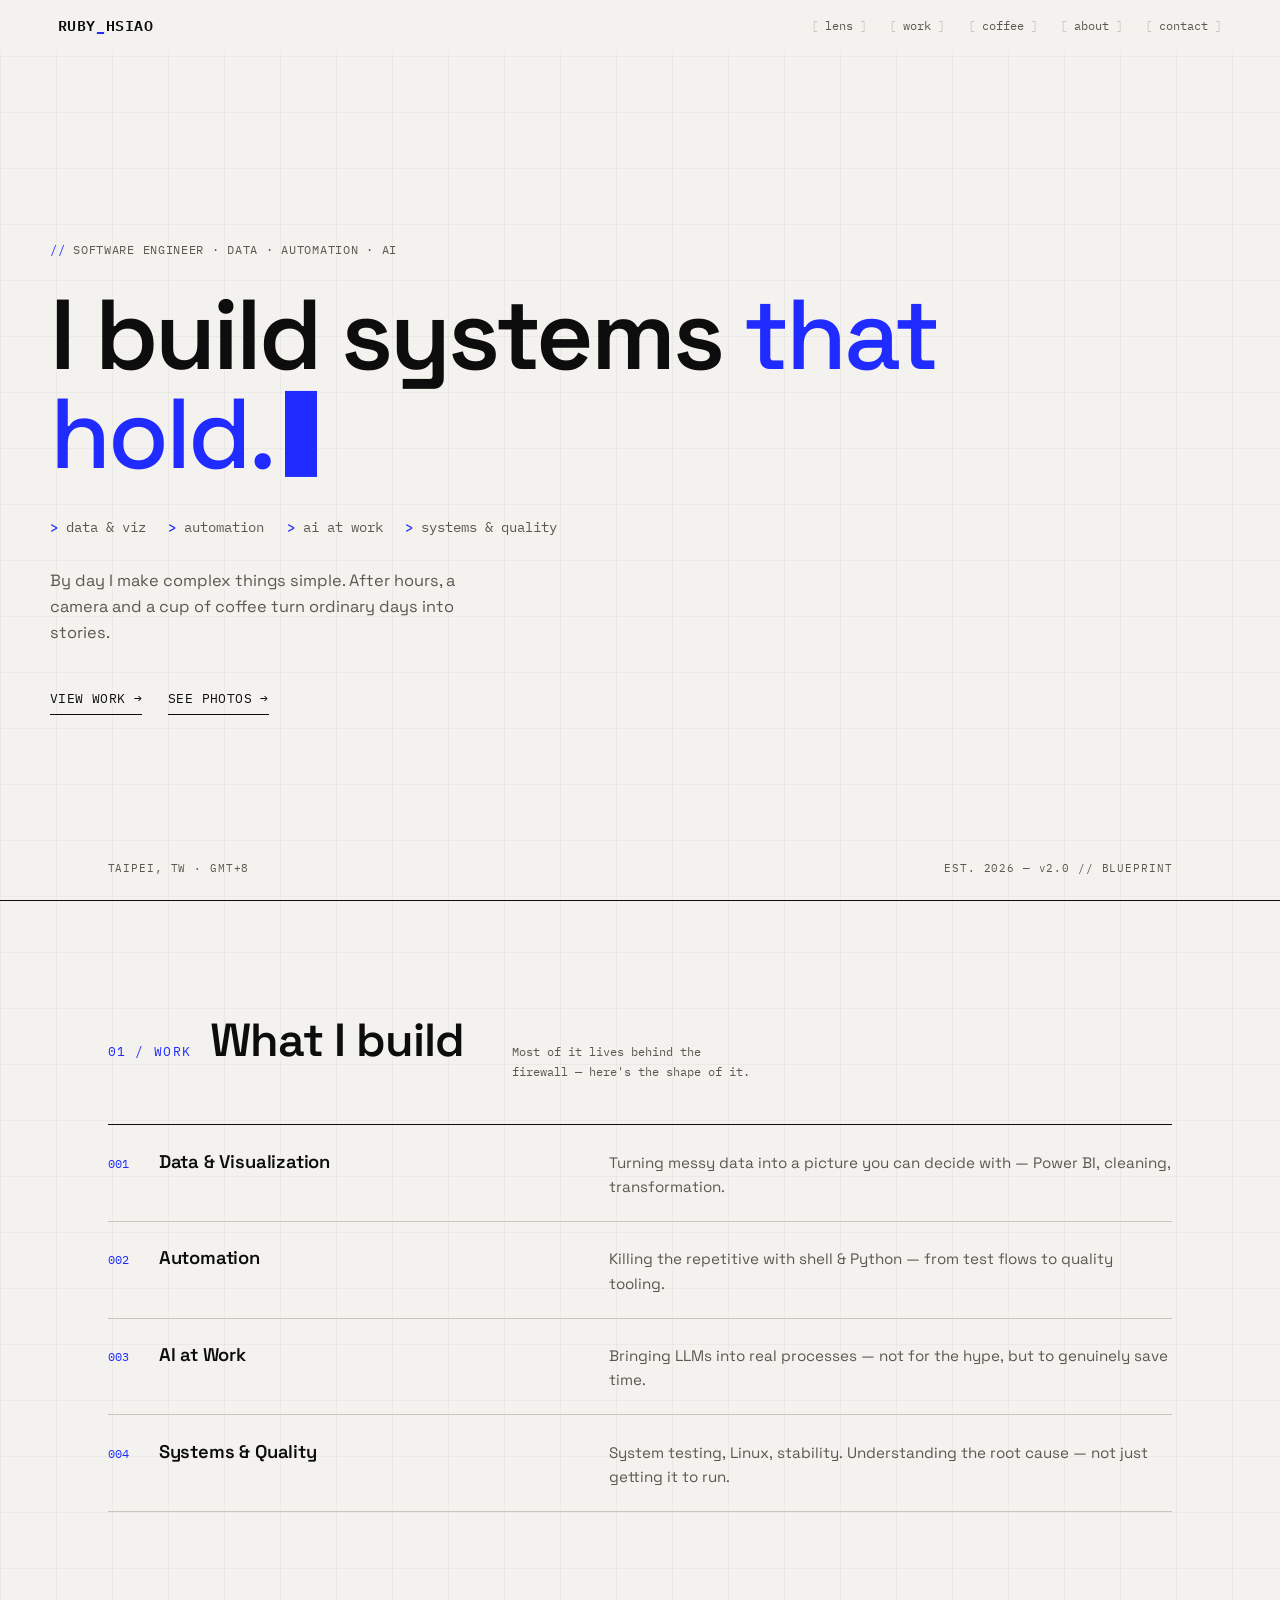
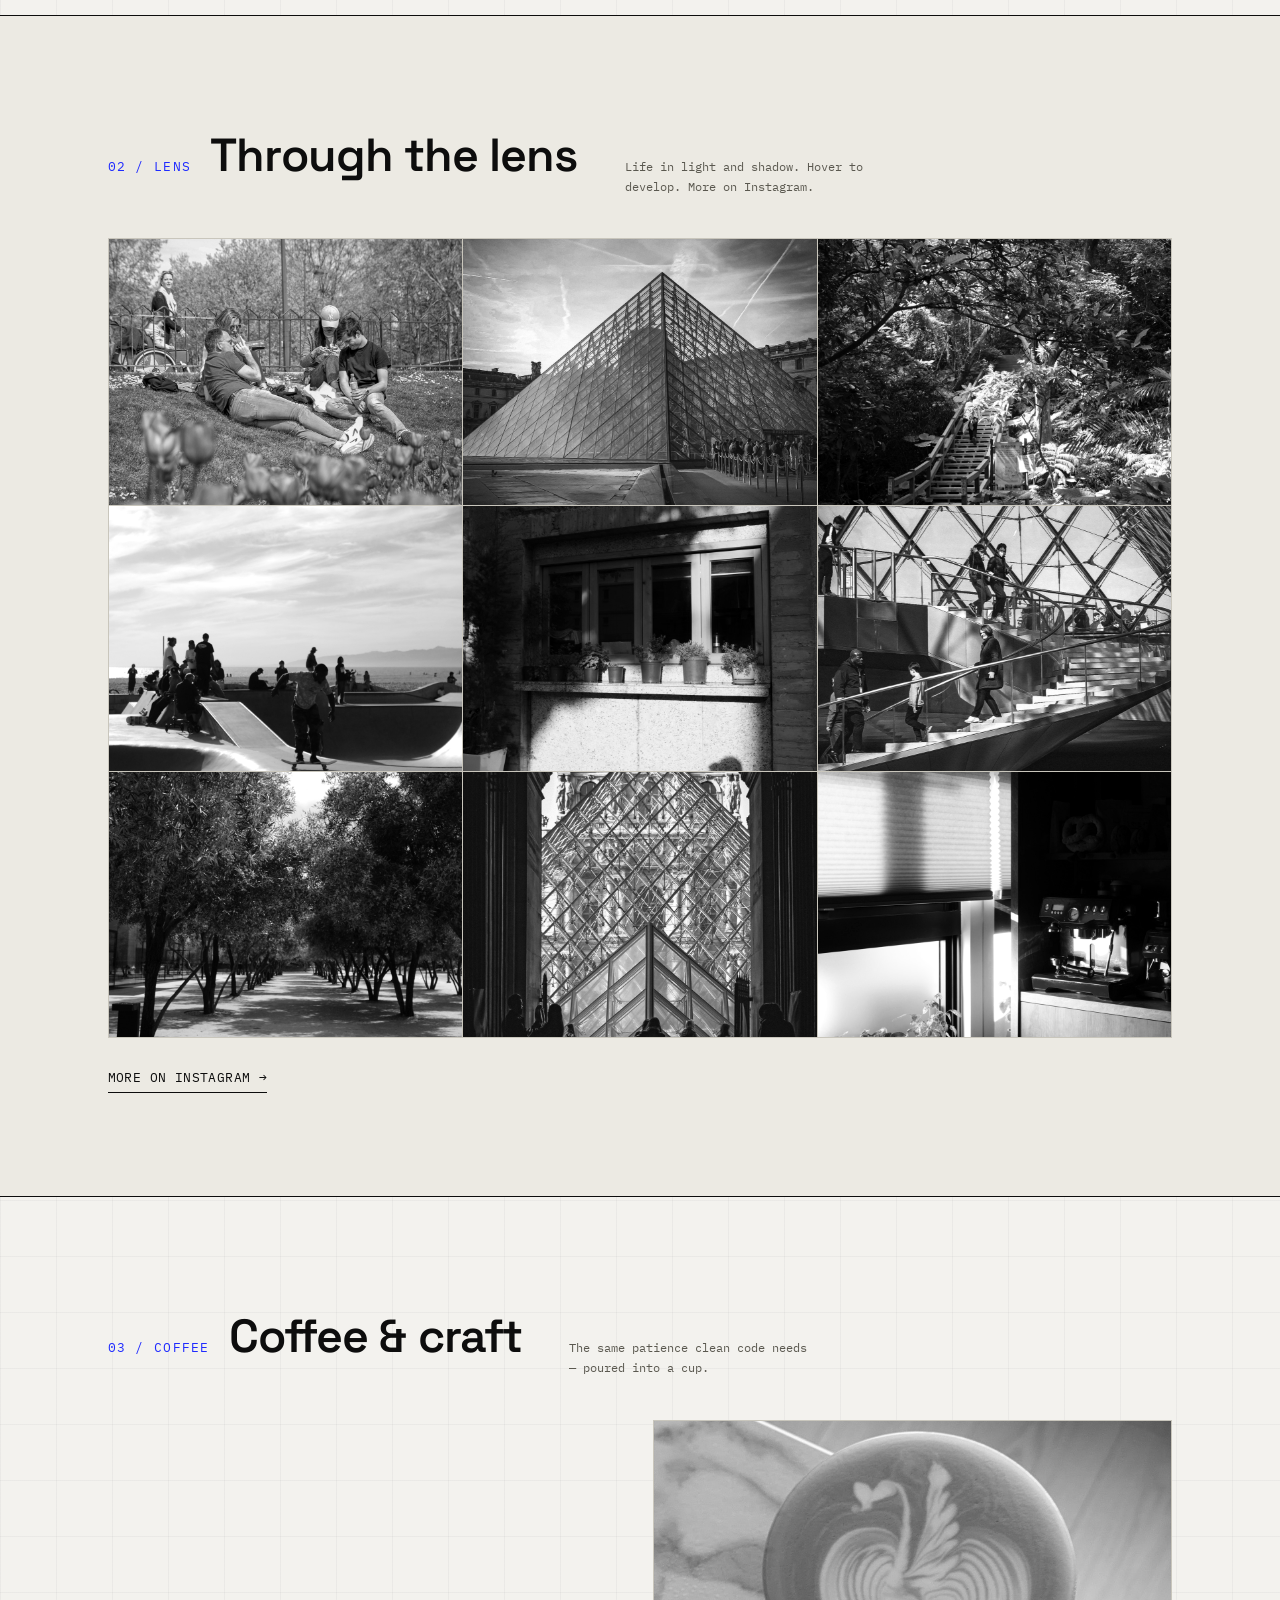
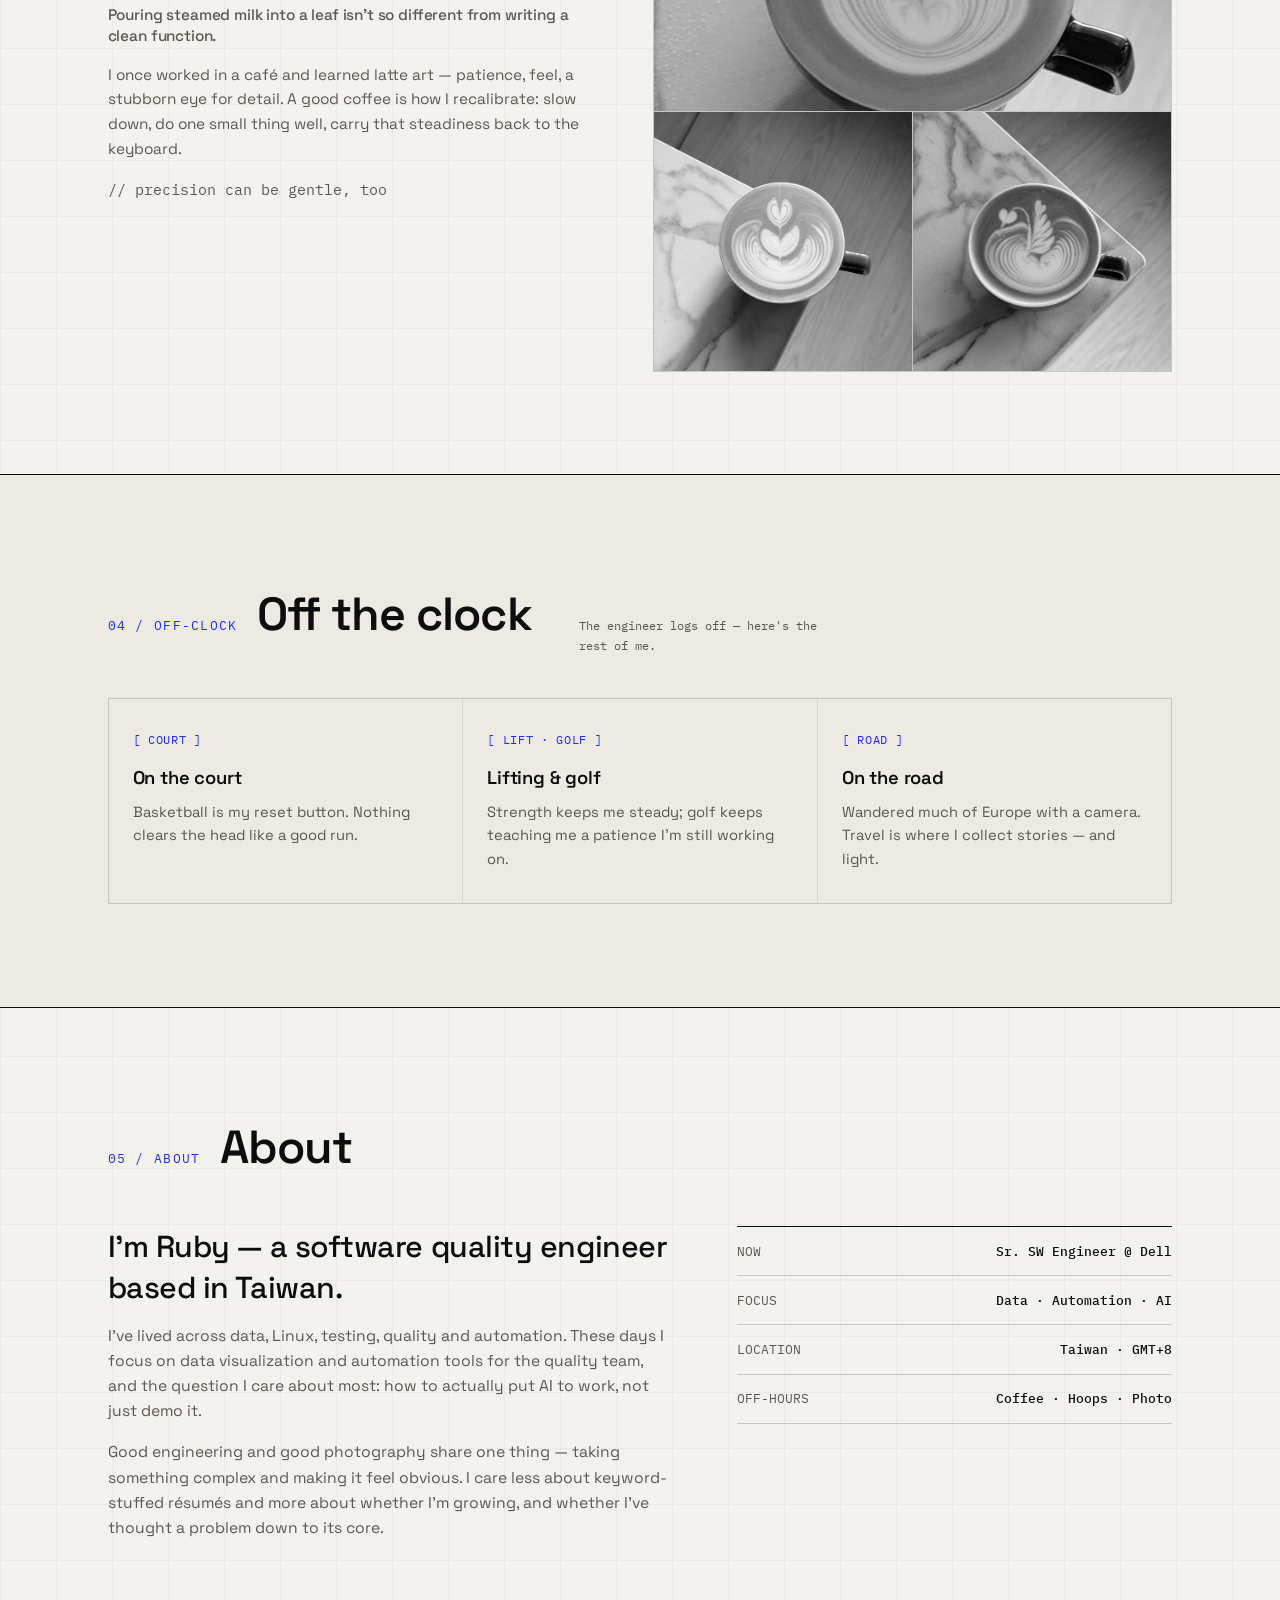
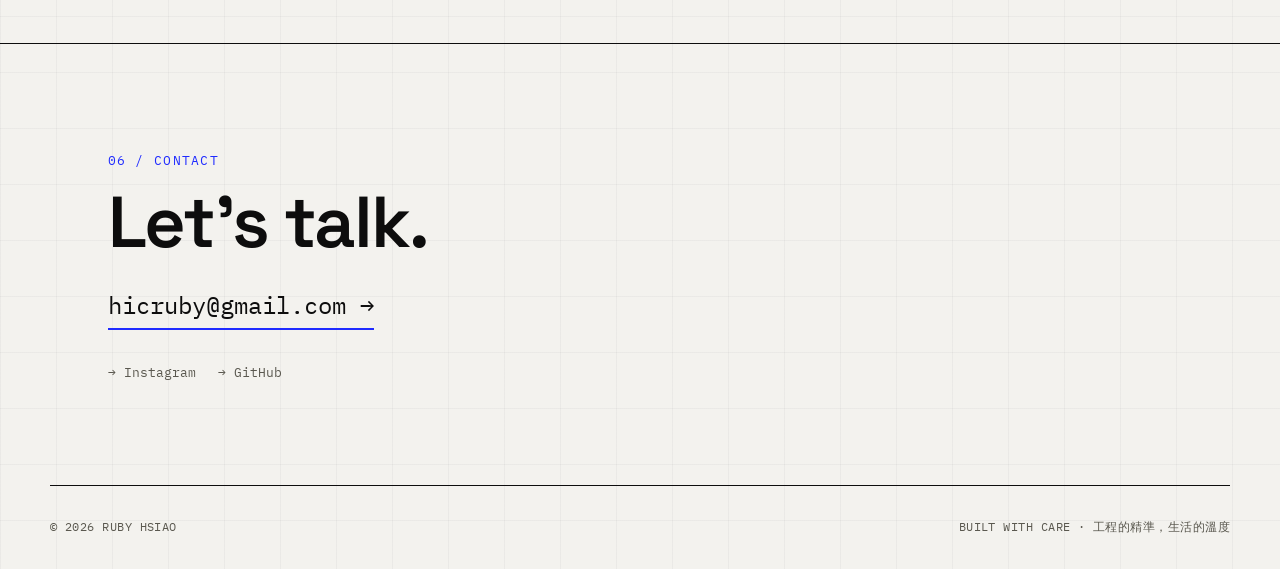
==== index.html @ a97027af "Redesign to Style A (Blueprint): mono/grotesk, electric blue, data-driven gallery" ====
<!DOCTYPE html>
<html lang="en">
<head>
<meta charset="UTF-8" />
<meta name="viewport" content="width=device-width, initial-scale=1.0" />
<title>Ruby Hsiao — Software Engineer</title>
<meta name="description" content="Ruby Hsiao — software engineer working in data, automation and AI. And a camera after hours." />
<meta property="og:title" content="Ruby Hsiao — Software Engineer" />
<meta property="og:description" content="I build systems that hold — engineering precision, a life with light." />
<meta property="og:type" content="website" />
<link rel="preconnect" href="https://fonts.googleapis.com" />
<link rel="preconnect" href="https://fonts.gstatic.com" crossorigin />
<link href="https://fonts.googleapis.com/css2?family=IBM+Plex+Mono:wght@400;500;600&family=Space+Grotesk:wght@400;500;600;700&display=swap" rel="stylesheet" />
<link rel="stylesheet" href="css/style.css" />
</head>
<body>
<header class="nav" id="nav">
  <a href="#top" class="nav__brand">RUBY<b>_</b>HSIAO</a>
  <nav class="nav__links">
    <a href="#lens">lens</a>
    <a href="#work">work</a>
    <a href="#coffee">coffee</a>
    <a href="#about">about</a>
    <a href="#contact">contact</a>
  </nav>
</header>

<main id="top">
  <!-- HERO -->
  <section class="hero wrap">
    <p class="hero__eyebrow mono"><span class="tick">//</span> SOFTWARE ENGINEER · DATA · AUTOMATION · AI</p>
    <h1 class="hero__title">I build systems <span class="slash">that hold.</span><span class="cursor"></span></h1>
    <div class="hero__spec">
      <span><b>&gt;</b> data &amp; viz</span>
      <span><b>&gt;</b> automation</span>
      <span><b>&gt;</b> ai at work</span>
      <span><b>&gt;</b> systems &amp; quality</span>
    </div>
    <p class="hero__sub">By day I make complex things simple. After hours, a camera and a cup of coffee turn ordinary days into stories.</p>
    <div class="hero__cta">
      <a href="#work" class="link">VIEW WORK →</a>
      <a href="#lens" class="link">SEE PHOTOS →</a>
    </div>
    <div class="hero__meta">
      <span>TAIPEI, TW · GMT+8</span>
      <span>EST. 2026 — v2.0 // BLUEPRINT</span>
    </div>
  </section>

  <!-- WORK -->
  <section class="section rule" id="work">
    <div class="wrap">
      <div class="shead reveal">
        <span class="shead__idx">01 / WORK</span>
        <h2 class="shead__title">What I build</h2>
        <p class="shead__note">Most of it lives behind the firewall — here's the shape of it.</p>
      </div>
      <div class="spec reveal">
        <div class="spec__row"><span class="spec__no">001</span><span class="spec__name">Data &amp; Visualization</span><span class="spec__desc">Turning messy data into a picture you can decide with — Power BI, cleaning, transformation.</span></div>
        <div class="spec__row"><span class="spec__no">002</span><span class="spec__name">Automation</span><span class="spec__desc">Killing the repetitive with shell &amp; Python — from test flows to quality tooling.</span></div>
        <div class="spec__row"><span class="spec__no">003</span><span class="spec__name">AI at Work</span><span class="spec__desc">Bringing LLMs into real processes — not for the hype, but to genuinely save time.</span></div>
        <div class="spec__row"><span class="spec__no">004</span><span class="spec__name">Systems &amp; Quality</span><span class="spec__desc">System testing, Linux, stability. Understanding the root cause — not just getting it to run.</span></div>
      </div>
    </div>
  </section>

  <!-- LENS -->
  <section class="section section--alt rule" id="lens">
    <div class="wrap">
      <div class="shead reveal">
        <span class="shead__idx">02 / LENS</span>
        <h2 class="shead__title">Through the lens</h2>
        <p class="shead__note">Life in light and shadow. Hover to develop. More on Instagram.</p>
      </div>
      <div class="gal reveal" id="gallery">
        <!-- 由 data/photos.js + js/main.js 動態產生 -->
      </div>
      <p style="margin-top:1.6rem"><a href="#" data-ig target="_blank" rel="noopener" class="link">MORE ON INSTAGRAM →</a></p>
    </div>
  </section>

  <!-- COFFEE -->
  <section class="section rule" id="coffee">
    <div class="wrap">
      <div class="shead reveal">
        <span class="shead__idx">03 / COFFEE</span>
        <h2 class="shead__title">Coffee &amp; craft</h2>
        <p class="shead__note">The same patience clean code needs — poured into a cup.</p>
      </div>
      <div class="coffee reveal">
        <div>
          <p class="coffee__lead">Pouring steamed milk into a leaf isn't so different from writing a clean function.</p>
          <p>I once worked in a café and learned latte art — patience, feel, a stubborn eye for detail. A good coffee is how I recalibrate: slow down, do one small thing well, carry that steadiness back to the keyboard.</p>
          <p class="coffee__sig">// precision can be gentle, too</p>
        </div>
        <div class="coffee__grid" id="coffee-grid">
          <!-- 由 data/coffee.js + js/main.js 動態產生 -->
        </div>
      </div>
    </div>
  </section>

  <!-- OFF THE CLOCK -->
  <section class="section section--alt rule" id="life">
    <div class="wrap">
      <div class="shead reveal">
        <span class="shead__idx">04 / OFF-CLOCK</span>
        <h2 class="shead__title">Off the clock</h2>
        <p class="shead__note">The engineer logs off — here's the rest of me.</p>
      </div>
      <div class="cards reveal">
        <div class="cardx"><span class="cardx__k">[ COURT ]</span><h3 class="cardx__t">On the court</h3><p class="cardx__d">Basketball is my reset button. Nothing clears the head like a good run.</p></div>
        <div class="cardx"><span class="cardx__k">[ LIFT · GOLF ]</span><h3 class="cardx__t">Lifting &amp; golf</h3><p class="cardx__d">Strength keeps me steady; golf keeps teaching me a patience I'm still working on.</p></div>
        <div class="cardx"><span class="cardx__k">[ ROAD ]</span><h3 class="cardx__t">On the road</h3><p class="cardx__d">Wandered much of Europe with a camera. Travel is where I collect stories — and light.</p></div>
      </div>
    </div>
  </section>

  <!-- ABOUT -->
  <section class="section rule" id="about">
    <div class="wrap">
      <div class="shead reveal">
        <span class="shead__idx">05 / ABOUT</span>
        <h2 class="shead__title">About</h2>
      </div>
      <div class="about reveal">
        <div>
          <p class="about__lead">I'm Ruby — a software quality engineer based in Taiwan.</p>
          <div class="about__body">
            <p>I've lived across data, Linux, testing, quality and automation. These days I focus on data visualization and automation tools for the quality team, and the question I care about most: how to actually put AI to work, not just demo it.</p>
            <p>Good engineering and good photography share one thing — taking something complex and making it feel obvious. I care less about keyword-stuffed résumés and more about whether I'm growing, and whether I've thought a problem down to its core.</p>
          </div>
        </div>
        <div class="facts">
          <div><span>NOW</span><b>Sr. SW Engineer @ Dell</b></div>
          <div><span>FOCUS</span><b>Data · Automation · AI</b></div>
          <div><span>LOCATION</span><b>Taiwan · GMT+8</b></div>
          <div><span>OFF-HOURS</span><b>Coffee · Hoops · Photo</b></div>
        </div>
      </div>
    </div>
  </section>

  <!-- CONTACT -->
  <section class="section rule" id="contact">
    <div class="wrap contact reveal">
      <span class="shead__idx">06 / CONTACT</span>
      <h2 class="contact__title" style="margin-top:.8rem">Let's talk.</h2>
      <a href="mailto:hicruby@gmail.com" class="contact__mail">hicruby@gmail.com →</a>
      <div class="contact__soc">
        <a href="#" data-ig target="_blank" rel="noopener">Instagram</a>
        <a href="#" data-gh target="_blank" rel="noopener">GitHub</a>
      </div>
    </div>
  </section>
</main>

<footer class="footer wrap rule">
  <span>© <span id="year"></span> RUBY HSIAO</span>
  <span>BUILT WITH CARE · 工程的精準，生活的溫度</span>
</footer>

<!-- Data（改這幾個檔就能加內容，不用動版型） -->
<script src="data/site.js"></script>
<script src="data/photos.js"></script>
<script src="data/coffee.js"></script>
<script src="js/main.js"></script>
</body>
</html>
---- css/style.css ----
/* =========================================================
   Ruby H — personal site · Style A "Blueprint"
   Space Grotesk (display) × IBM Plex Mono (labels)
   冷調紙白 + 純黑 + 一抹電光藍 · 硬格線 · 靠左
   ========================================================= */
:root{
  --paper:#f3f2ee;
  --paper-2:#eceae3;
  --ink:#0d0d0d;
  --ink-2:#5a584f;
  --line:#c9c6bc;
  --line-2:#d9d6cd;
  --accent:#1f2bff;      /* electric blue */
  --accent-ink:#0f18b8;
  --mono:"IBM Plex Mono",ui-monospace,SFMono-Regular,Menlo,monospace;
  --sans:"Space Grotesk",system-ui,"PingFang TC","Noto Sans TC",sans-serif;
  --maxw:1180px;
  --pad:clamp(1.15rem,4.5vw,4rem);
}
*,*::before,*::after{box-sizing:border-box;margin:0;padding:0}
html{scroll-behavior:smooth;-webkit-text-size-adjust:100%}
body{
  font-family:var(--sans);
  color:var(--ink);
  background:var(--paper);
  line-height:1.6;
  font-size:1.02rem;
  -webkit-font-smoothing:antialiased;
  text-rendering:optimizeLegibility;
  background-image:
    linear-gradient(to right, rgba(13,13,13,.035) 1px, transparent 1px),
    linear-gradient(to bottom, rgba(13,13,13,.035) 1px, transparent 1px);
  background-size:56px 56px;
}
a{color:inherit;text-decoration:none}
::selection{background:var(--accent);color:#fff}

.mono{font-family:var(--mono);font-size:.74rem;letter-spacing:.06em;color:var(--ink-2);text-transform:uppercase}
.tick{color:var(--accent)}

/* ---- nav ---- */
.nav{position:fixed;inset:0 0 auto 0;z-index:50;display:flex;align-items:center;justify-content:space-between;
  padding:.9rem var(--pad);border-bottom:1px solid transparent;
  background:color-mix(in srgb,var(--paper) 82%,transparent);backdrop-filter:blur(8px);
  transition:border-color .3s ease}
.nav.is-scrolled{border-color:var(--ink)}
.nav__brand{font-family:var(--mono);font-weight:600;font-size:.92rem;letter-spacing:.04em}
.nav__brand b{color:var(--accent)}
.nav__links{display:flex;gap:clamp(.6rem,2vw,1.4rem);font-family:var(--mono);font-size:.76rem}
.nav__links a{color:var(--ink-2);transition:color .2s ease}
.nav__links a::before{content:"[ ";color:var(--line)}
.nav__links a::after{content:" ]";color:var(--line)}
.nav__links a:hover{color:var(--accent)}
@media(max-width:640px){.nav__links a{font-size:.68rem}.nav__links a::before,.nav__links a::after{content:""}}

/* ---- layout ---- */
.wrap{max-width:var(--maxw);margin:0 auto;padding-left:var(--pad);padding-right:var(--pad)}
.rule{border-top:1px solid var(--ink)}

/* ---- hero ---- */
.hero{min-height:100svh;display:flex;flex-direction:column;justify-content:center;padding:7rem 0 3.5rem;position:relative}
.hero__eyebrow{margin-bottom:1.6rem}
.hero__title{font-weight:600;font-size:clamp(2.5rem,8.5vw,6.2rem);line-height:.98;letter-spacing:-.03em;max-width:16ch}
.hero__title .slash{color:var(--accent);font-weight:500}
.cursor{display:inline-block;width:.5ch;height:.86em;background:var(--accent);margin-left:.12em;transform:translateY(.08em);animation:blink 1.1s steps(1) infinite}
@keyframes blink{0%,50%{opacity:1}51%,100%{opacity:0}}
.hero__spec{font-family:var(--mono);font-size:.9rem;color:var(--ink-2);margin-top:2rem;display:flex;flex-wrap:wrap;gap:.4rem 1.4rem}
.hero__spec span{white-space:nowrap}
.hero__spec b{color:var(--accent);font-weight:500}
.hero__sub{margin-top:1.9rem;max-width:44ch;color:var(--ink-2);font-size:1.02rem}
.hero__cta{margin-top:2.6rem;display:flex;flex-wrap:wrap;gap:1.6rem}
.link{font-family:var(--mono);font-size:.84rem;letter-spacing:.03em;display:inline-flex;align-items:center;gap:.5rem;
  border-bottom:1px solid var(--ink);padding-bottom:.25rem;transition:color .2s ease,border-color .2s ease,gap .2s ease}
.link:hover{color:var(--accent);border-color:var(--accent);gap:.85rem}
.hero__meta{position:absolute;left:var(--pad);right:var(--pad);bottom:1.4rem;display:flex;justify-content:space-between;
  font-family:var(--mono);font-size:.68rem;color:var(--ink-2);letter-spacing:.08em}
@media(max-width:640px){.hero__meta{display:none}}

/* ---- section ---- */
.section{padding:clamp(3.5rem,8vw,6.5rem) 0}
.section--alt{background:var(--paper-2)}
.shead{display:flex;align-items:baseline;gap:1.2rem;flex-wrap:wrap;margin-bottom:2.6rem}
.shead__idx{font-family:var(--mono);font-size:.8rem;color:var(--accent);letter-spacing:.1em;padding-top:.3rem}
.shead__title{font-weight:600;font-size:clamp(1.7rem,4.5vw,2.9rem);letter-spacing:-.02em}
.shead__note{font-family:var(--mono);font-size:.78rem;color:var(--ink-2);max-width:40ch;margin-top:.2rem;flex-basis:100%;padding-left:calc(.8rem + 2.2ch)}
@media(max-width:640px){.shead__note{padding-left:0}}

/* ---- spec table (work) ---- */
.spec{border-top:1px solid var(--ink)}
.spec__row{display:grid;grid-template-columns:2.2rem 1fr 1.3fr;gap:1rem;align-items:baseline;
  padding:1.35rem 0;border-bottom:1px solid var(--line);transition:background .2s ease,padding-left .2s ease}
.spec__row:hover{background:color-mix(in srgb,var(--accent) 6%,transparent);padding-left:.7rem}
.spec__no{font-family:var(--mono);font-size:.78rem;color:var(--accent)}
.spec__name{font-weight:600;font-size:1.15rem;letter-spacing:-.01em}
.spec__desc{color:var(--ink-2);font-size:.95rem}
@media(max-width:640px){.spec__row{grid-template-columns:2rem 1fr;gap:.4rem .8rem}.spec__desc{grid-column:2/-1}}

/* ---- life cards ---- */
.cards{display:grid;grid-template-columns:repeat(auto-fit,minmax(220px,1fr));gap:1px;background:var(--line);border:1px solid var(--line)}
.cardx{background:var(--paper);padding:1.7rem 1.5rem 2rem;transition:background .25s ease}
.cardx:hover{background:var(--paper-2)}
.cardx__k{font-family:var(--mono);font-size:.72rem;color:var(--accent);letter-spacing:.06em}
.cardx__t{font-weight:600;font-size:1.15rem;margin:.7rem 0 .5rem;letter-spacing:-.01em}
.cardx__d{color:var(--ink-2);font-size:.92rem}
.section--alt .cards{background:var(--line-2)}
.section--alt .cardx{background:var(--paper-2)}
.section--alt .cardx:hover{background:var(--paper)}

/* ---- gallery (rendered from data/photos.js) ---- */
.gal{display:grid;grid-template-columns:repeat(3,1fr);gap:1px;background:var(--line);border:1px solid var(--line)}
.gal a{position:relative;display:block;aspect-ratio:4/3;overflow:hidden;background:var(--paper-2)}
.gal img{width:100%;height:100%;object-fit:cover;display:block;filter:grayscale(1) contrast(1.02);transition:filter .5s ease,transform .6s ease}
.gal a:hover img{filter:none;transform:scale(1.03)}
.gal__ph{width:100%;height:100%;display:grid;place-items:center;font-family:var(--mono);font-size:.7rem;color:var(--ink-2)}
.gal__cap{position:absolute;left:0;bottom:0;font-family:var(--mono);font-size:.66rem;letter-spacing:.04em;text-transform:uppercase;
  color:#fff;background:var(--accent);padding:.3rem .5rem;opacity:0;transform:translateY(4px);transition:.25s ease}
.gal a:hover .gal__cap{opacity:1;transform:none}
@media(max-width:640px){.gal{grid-template-columns:repeat(2,1fr)}}

/* ---- coffee (grid rendered from data/coffee.js) ---- */
.coffee{display:grid;grid-template-columns:1fr 1.05fr;gap:clamp(1.5rem,4vw,3.2rem);align-items:center}
.coffee__lead{font-weight:500;font-size:clamp(1.2rem,2.4vw,1.6rem);line-height:1.35;letter-spacing:-.01em}
.coffee p{color:var(--ink-2);margin-top:1rem;font-size:.96rem}
.coffee__sig{font-family:var(--mono);font-size:.8rem;color:var(--accent);margin-top:1.3rem}
.coffee__grid{display:grid;grid-template-columns:1fr 1fr;gap:1px;background:var(--line);border:1px solid var(--line)}
.coffee__grid a{position:relative;display:block;aspect-ratio:1/1;overflow:hidden}
.coffee__grid a:first-child{grid-column:1/-1;aspect-ratio:16/9}
.coffee__grid img{width:100%;height:100%;object-fit:cover;display:block;filter:grayscale(1);transition:filter .5s ease,transform .6s ease}
.coffee__grid a:hover img{filter:none;transform:scale(1.03)}
@media(max-width:720px){.coffee{grid-template-columns:1fr}}

/* ---- about ---- */
.about{display:grid;grid-template-columns:1.3fr 1fr;gap:clamp(1.5rem,5vw,4rem)}
.about__lead{font-weight:500;font-size:clamp(1.3rem,2.6vw,1.9rem);line-height:1.35;letter-spacing:-.015em}
.about__body{color:var(--ink-2);font-size:.98rem}
.about__body p{margin-top:1rem}
.facts{font-family:var(--mono);font-size:.82rem;border-top:1px solid var(--ink)}
.facts div{display:flex;justify-content:space-between;gap:1rem;padding:.85rem 0;border-bottom:1px solid var(--line)}
.facts span{color:var(--ink-2)}
.facts b{font-weight:500;color:var(--ink);text-align:right}
@media(max-width:720px){.about{grid-template-columns:1fr}}

/* ---- contact ---- */
.contact{text-align:left}
.contact__title{font-weight:600;font-size:clamp(2.2rem,7vw,4.5rem);letter-spacing:-.03em;line-height:1}
.contact__mail{font-family:var(--mono);font-size:clamp(1rem,3vw,1.5rem);display:inline-flex;align-items:center;gap:.5rem;
  margin-top:1.8rem;border-bottom:2px solid var(--accent);padding-bottom:.2rem;transition:gap .2s ease,color .2s ease}
.contact__mail:hover{gap:.9rem;color:var(--accent)}
.contact__soc{margin-top:2rem;display:flex;gap:1.4rem;font-family:var(--mono);font-size:.82rem}
.contact__soc a{color:var(--ink-2);transition:color .2s ease}
.contact__soc a:hover{color:var(--accent)}
.contact__soc a::before{content:"→ "}

/* ---- footer ---- */
.footer{padding:2rem 0;font-family:var(--mono);font-size:.72rem;color:var(--ink-2);display:flex;justify-content:space-between;flex-wrap:wrap;gap:.5rem;letter-spacing:.04em}

/* ---- reveal ---- */
.reveal{opacity:0;transform:translateY(16px);transition:opacity .6s ease,transform .6s ease}
.reveal.is-in{opacity:1;transform:none}
@media(prefers-reduced-motion:reduce){*{animation:none!important;transition:none!important}.reveal{opacity:1;transform:none}html{scroll-behavior:auto}}
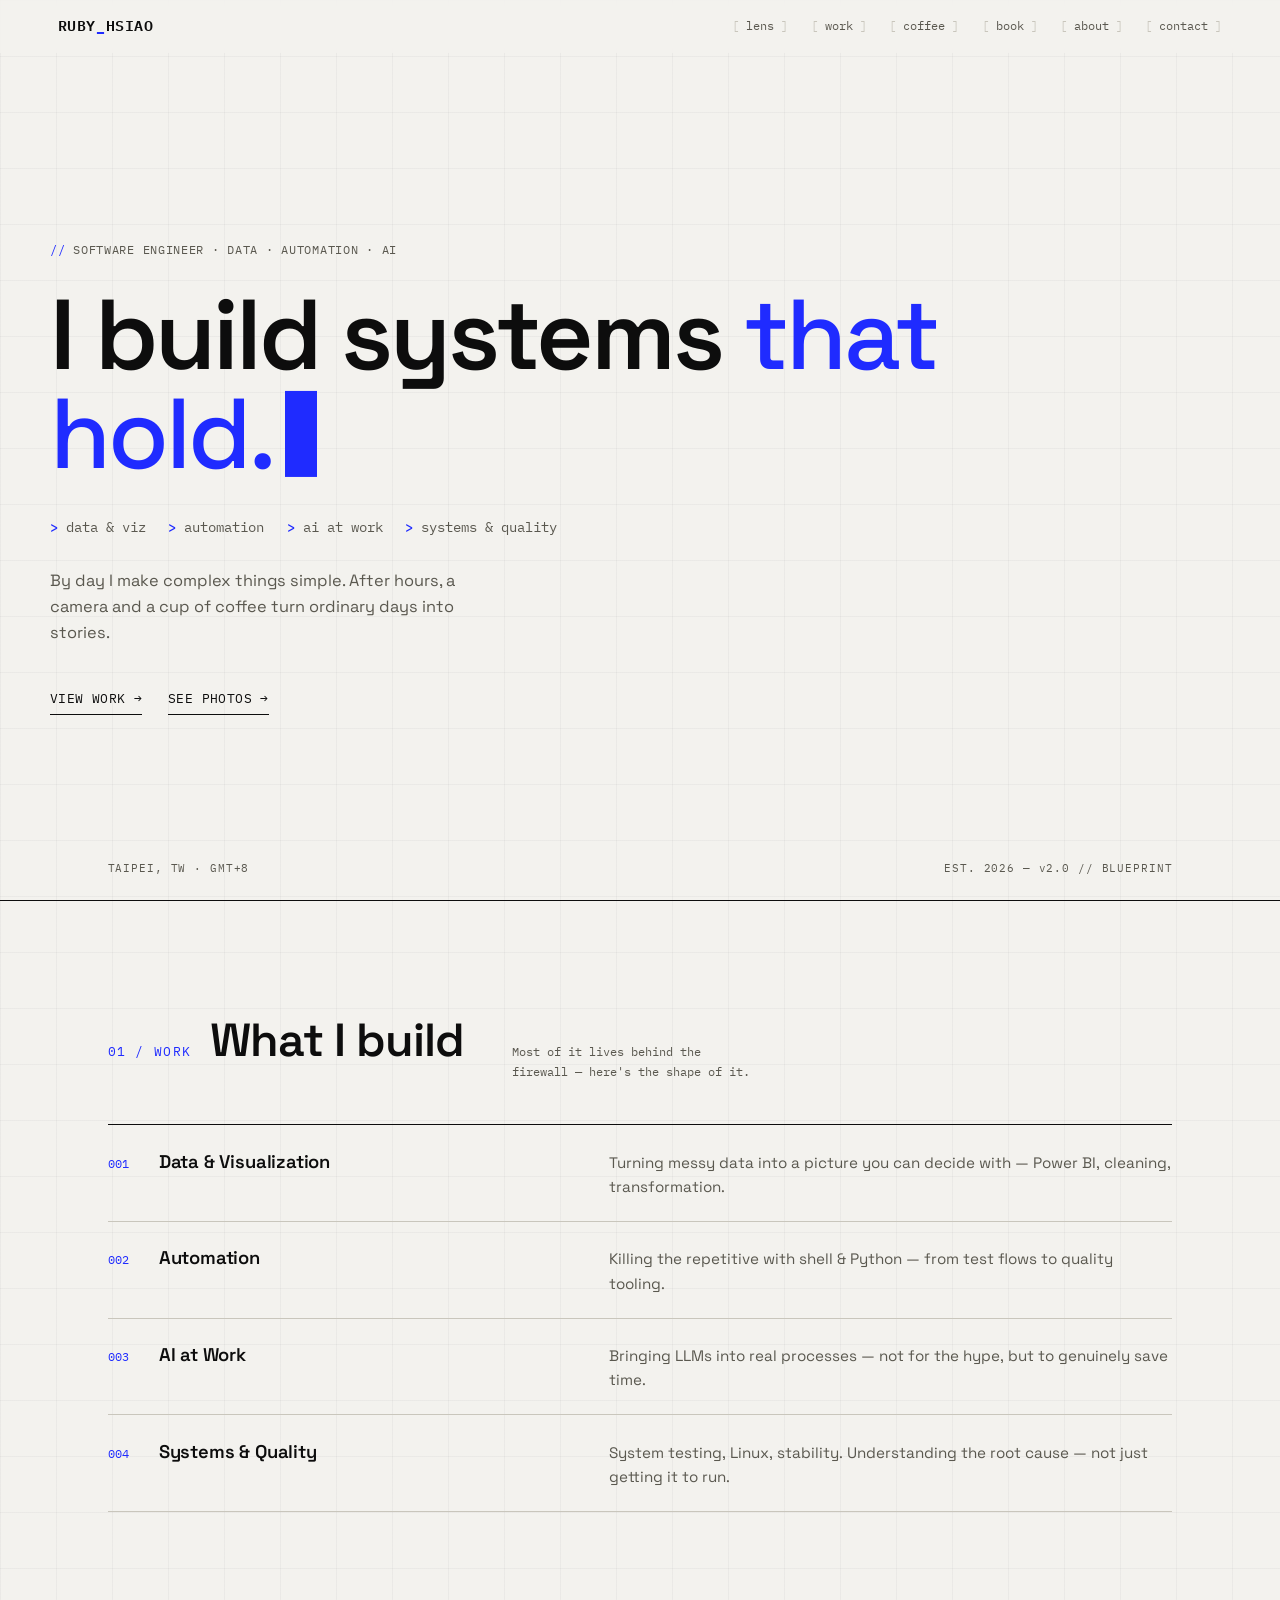
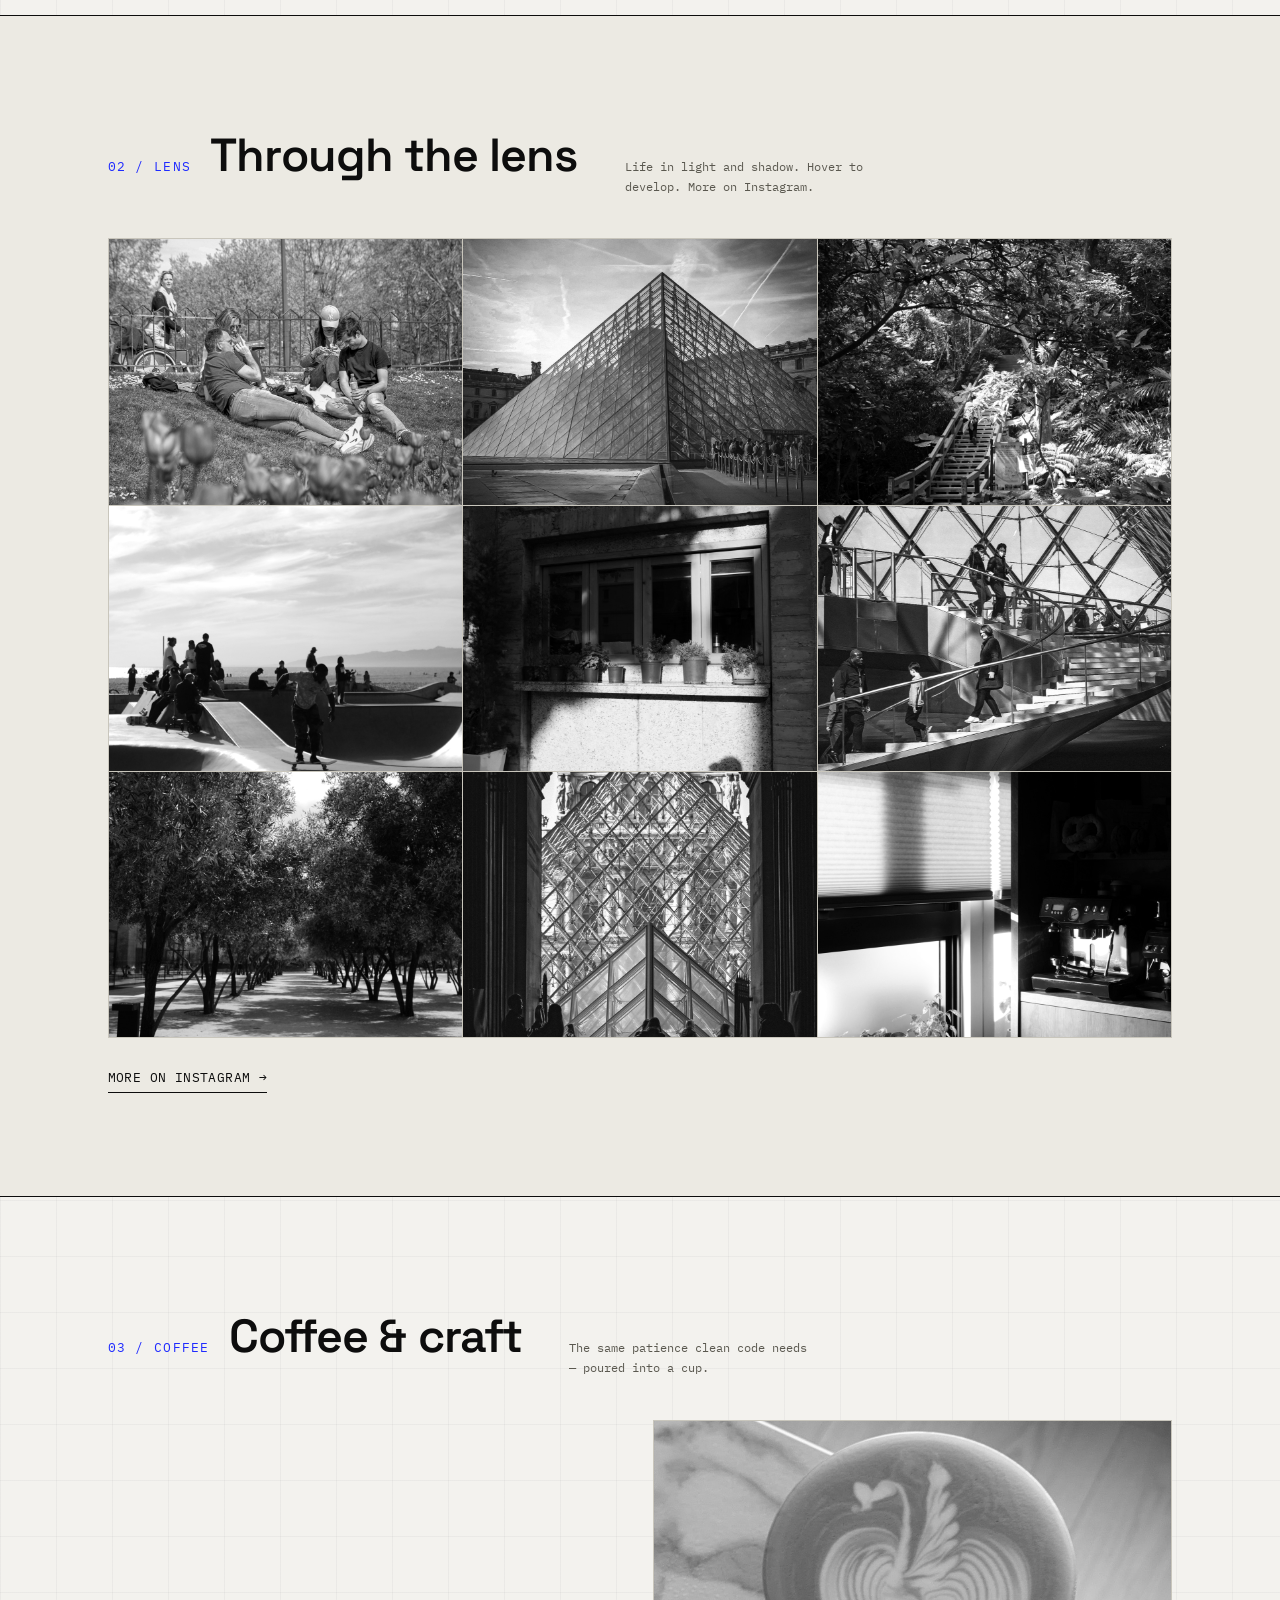
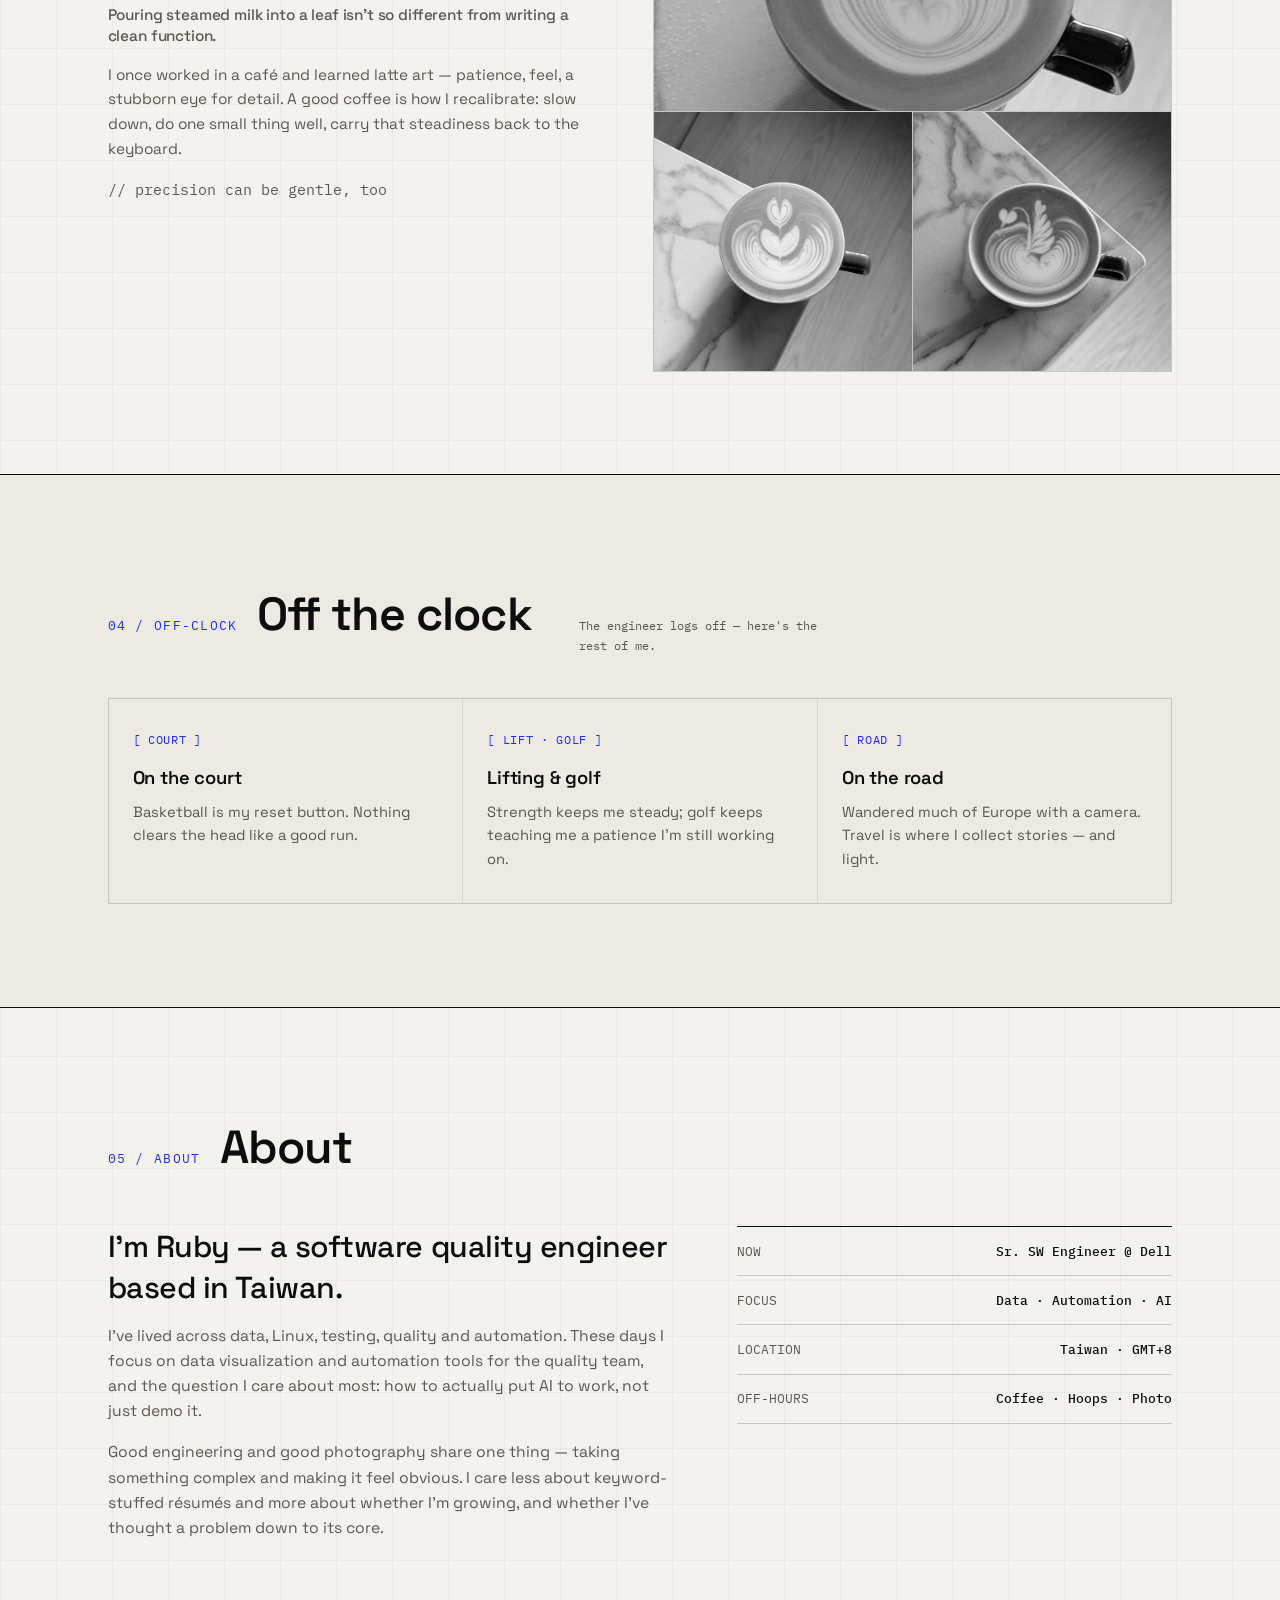
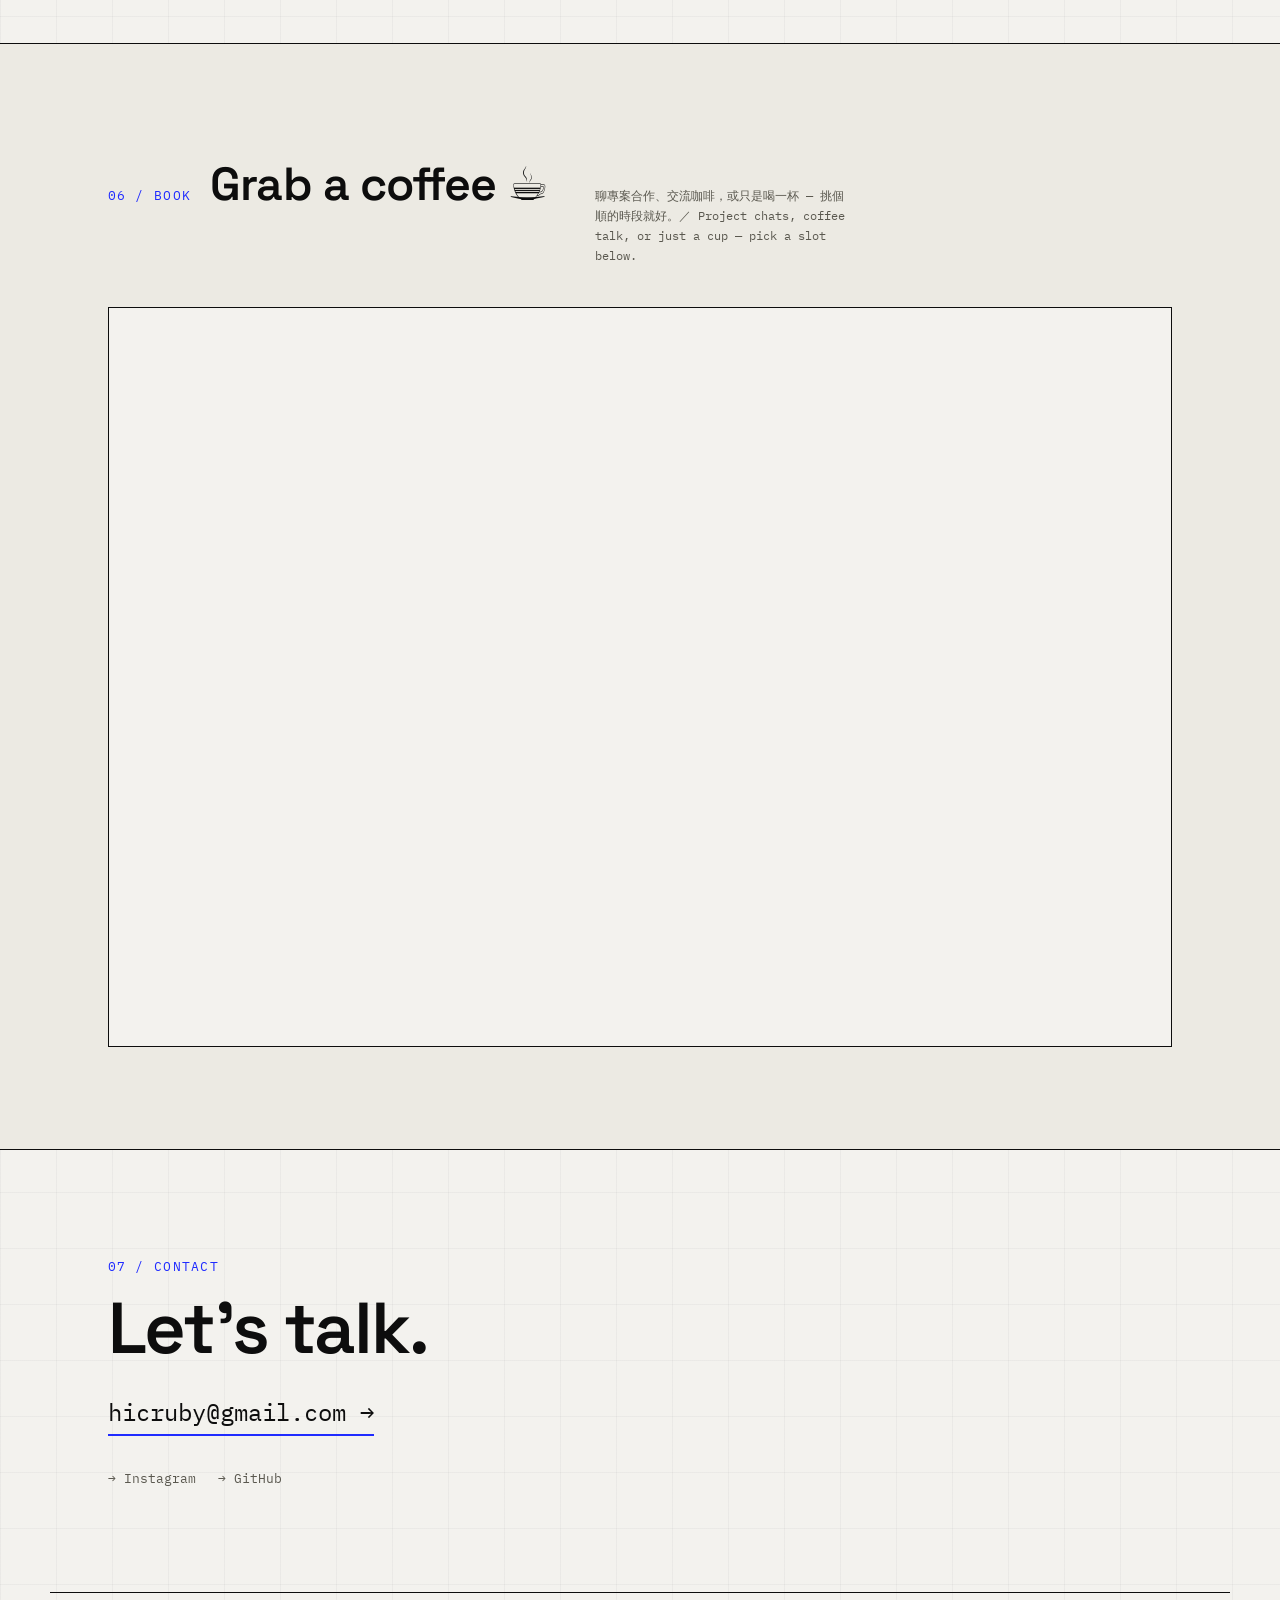
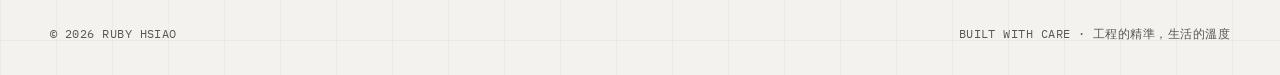
==== commit 31189f0f: "Add 'Grab a coffee' booking section (Cal.com inline embed, Blueprint-styled)" ====
--- a/index.html
+++ b/index.html
@@ -20,6 +20,7 @@
     <a href="#lens">lens</a>
     <a href="#work">work</a>
     <a href="#coffee">coffee</a>
+    <a href="#book">book</a>
     <a href="#about">about</a>
     <a href="#contact">contact</a>
   </nav>
@@ -141,10 +142,24 @@
     </div>
   </section>
 
+  <!-- BOOK -->
+  <section class="section section--alt rule" id="book">
+    <div class="wrap">
+      <div class="shead reveal">
+        <span class="shead__idx">06 / BOOK</span>
+        <h2 class="shead__title">Grab a coffee ☕</h2>
+        <p class="shead__note">聊專案合作、交流咖啡，或只是喝一杯 — 挑個順的時段就好。／ Project chats, coffee talk, or just a cup — pick a slot below.</p>
+      </div>
+      <div class="book reveal">
+        <div id="cal-inline"></div>
+      </div>
+    </div>
+  </section>
+
   <!-- CONTACT -->
   <section class="section rule" id="contact">
     <div class="wrap contact reveal">
-      <span class="shead__idx">06 / CONTACT</span>
+      <span class="shead__idx">07 / CONTACT</span>
       <h2 class="contact__title" style="margin-top:.8rem">Let's talk.</h2>
       <a href="mailto:hicruby@gmail.com" class="contact__mail">hicruby@gmail.com →</a>
       <div class="contact__soc">
@@ -165,5 +180,22 @@
 <script src="data/photos.js"></script>
 <script src="data/coffee.js"></script>
 <script src="js/main.js"></script>
+
+<!-- Cal.com inline embed（來喝杯咖啡 預約） -->
+<script type="text/javascript">
+  (function (C, A, L) { let p = function (a, ar) { a.q.push(ar); }; let d = C.document; C.Cal = C.Cal || function () { let cal = C.Cal; let ar = arguments; if (!cal.loaded) { cal.ns = {}; cal.q = cal.q || []; d.head.appendChild(d.createElement("script")).src = A; cal.loaded = true; } if (ar[0] === L) { const api = function () { p(api, arguments); }; const namespace = ar[1]; api.q = api.q || []; if (typeof namespace === "string") { cal.ns[namespace] = cal.ns[namespace] || api; p(cal.ns[namespace], ar); p(cal, ["initNamespace", namespace]); } else p(cal, ar); return; } p(cal, ar); }; })(window, "https://app.cal.com/embed/embed.js", "init");
+  Cal("init", "grab-a-coffee", { origin: "https://cal.com" });
+  Cal.ns["grab-a-coffee"]("inline", {
+    elementOrSelector: "#cal-inline",
+    config: { layout: "month_view" },
+    calLink: "ruby-hsiao/grab-a-coffee",
+  });
+  Cal.ns["grab-a-coffee"]("ui", {
+    theme: "light",
+    cssVarsPerTheme: { light: { "cal-brand": "#1f2bff" } },
+    hideEventTypeDetails: false,
+    layout: "month_view",
+  });
+</script>
 </body>
 </html>
--- a/css/style.css
+++ b/css/style.css
@@ -129,6 +129,10 @@
 .coffee__grid a:hover img{filter:none;transform:scale(1.03)}
 @media(max-width:720px){.coffee{grid-template-columns:1fr}}
 
+/* ---- booking (Cal.com inline embed) ---- */
+.book{border:1px solid var(--ink);background:var(--paper)}
+.book #cal-inline{width:100%;min-height:640px;height:clamp(640px,82vh,940px);overflow:auto}
+
 /* ---- about ---- */
 .about{display:grid;grid-template-columns:1.3fr 1fr;gap:clamp(1.5rem,5vw,4rem)}
 .about__lead{font-weight:500;font-size:clamp(1.3rem,2.6vw,1.9rem);line-height:1.35;letter-spacing:-.015em}
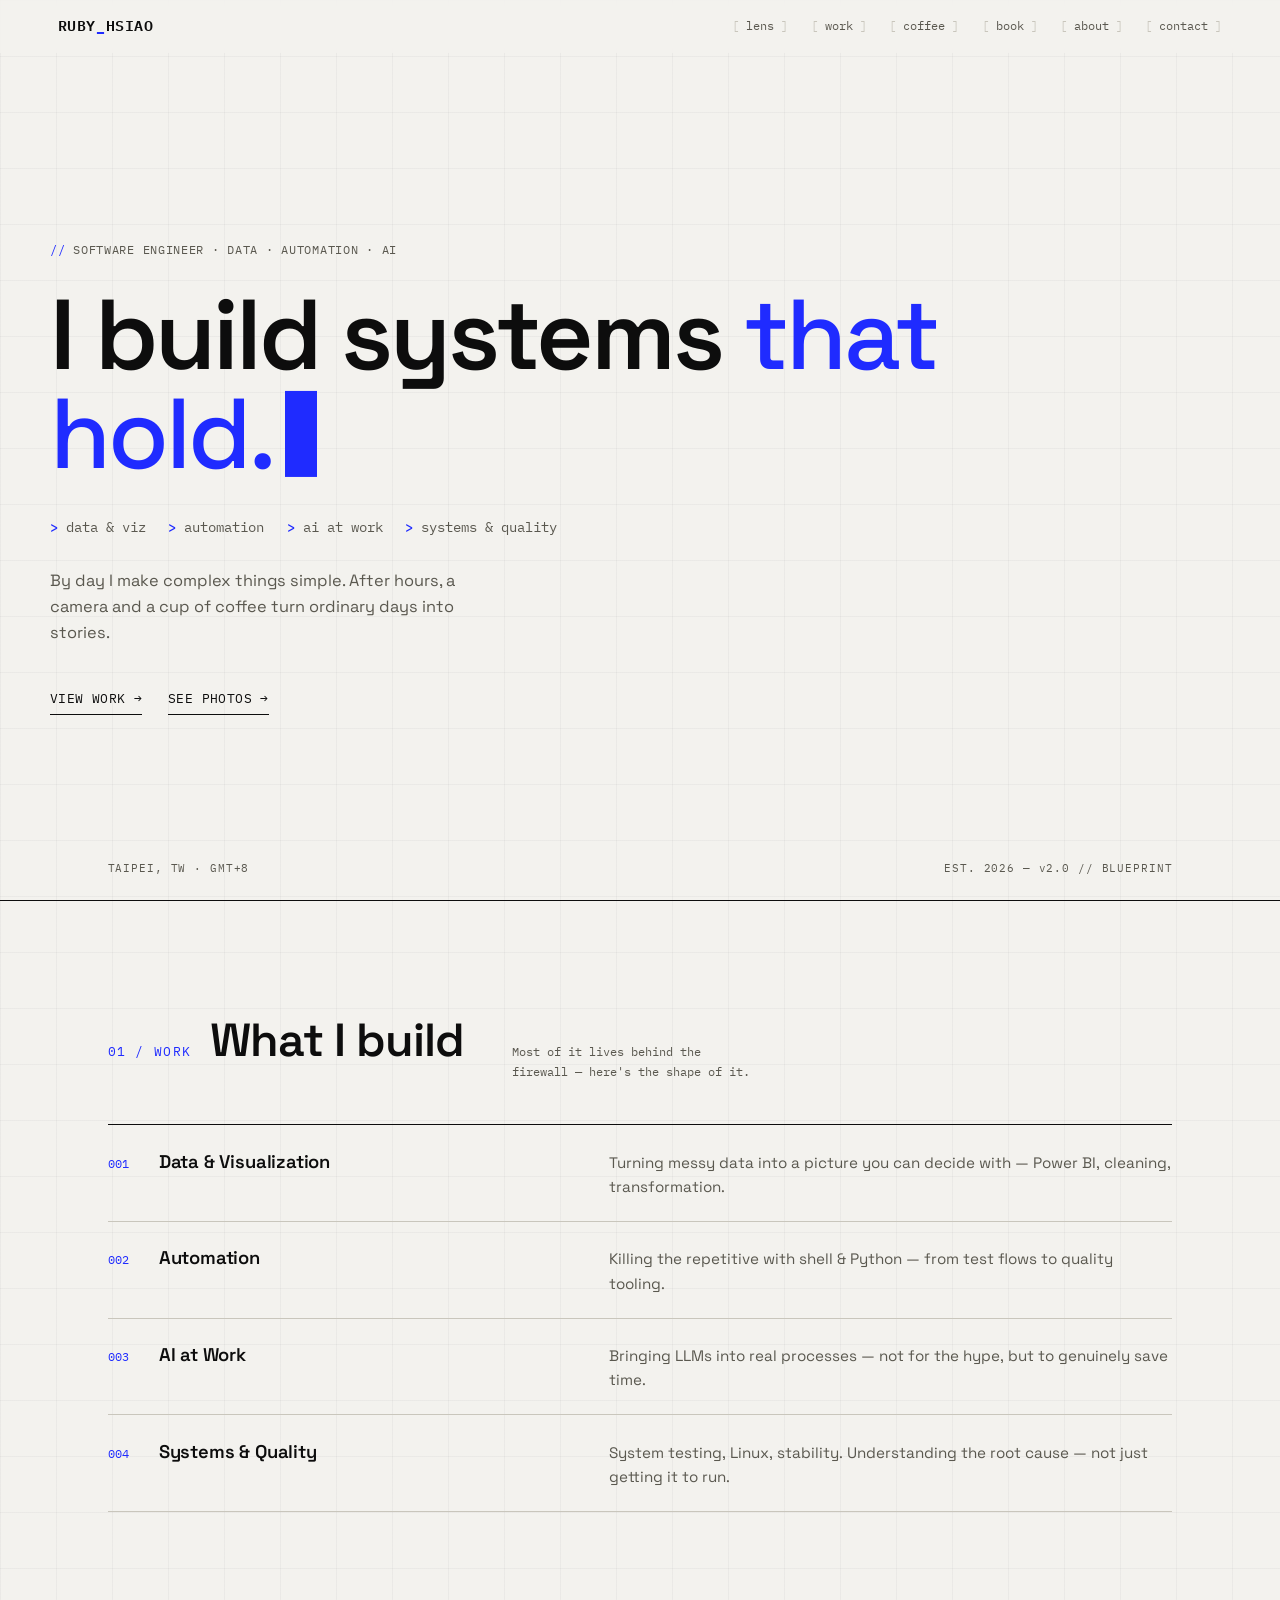
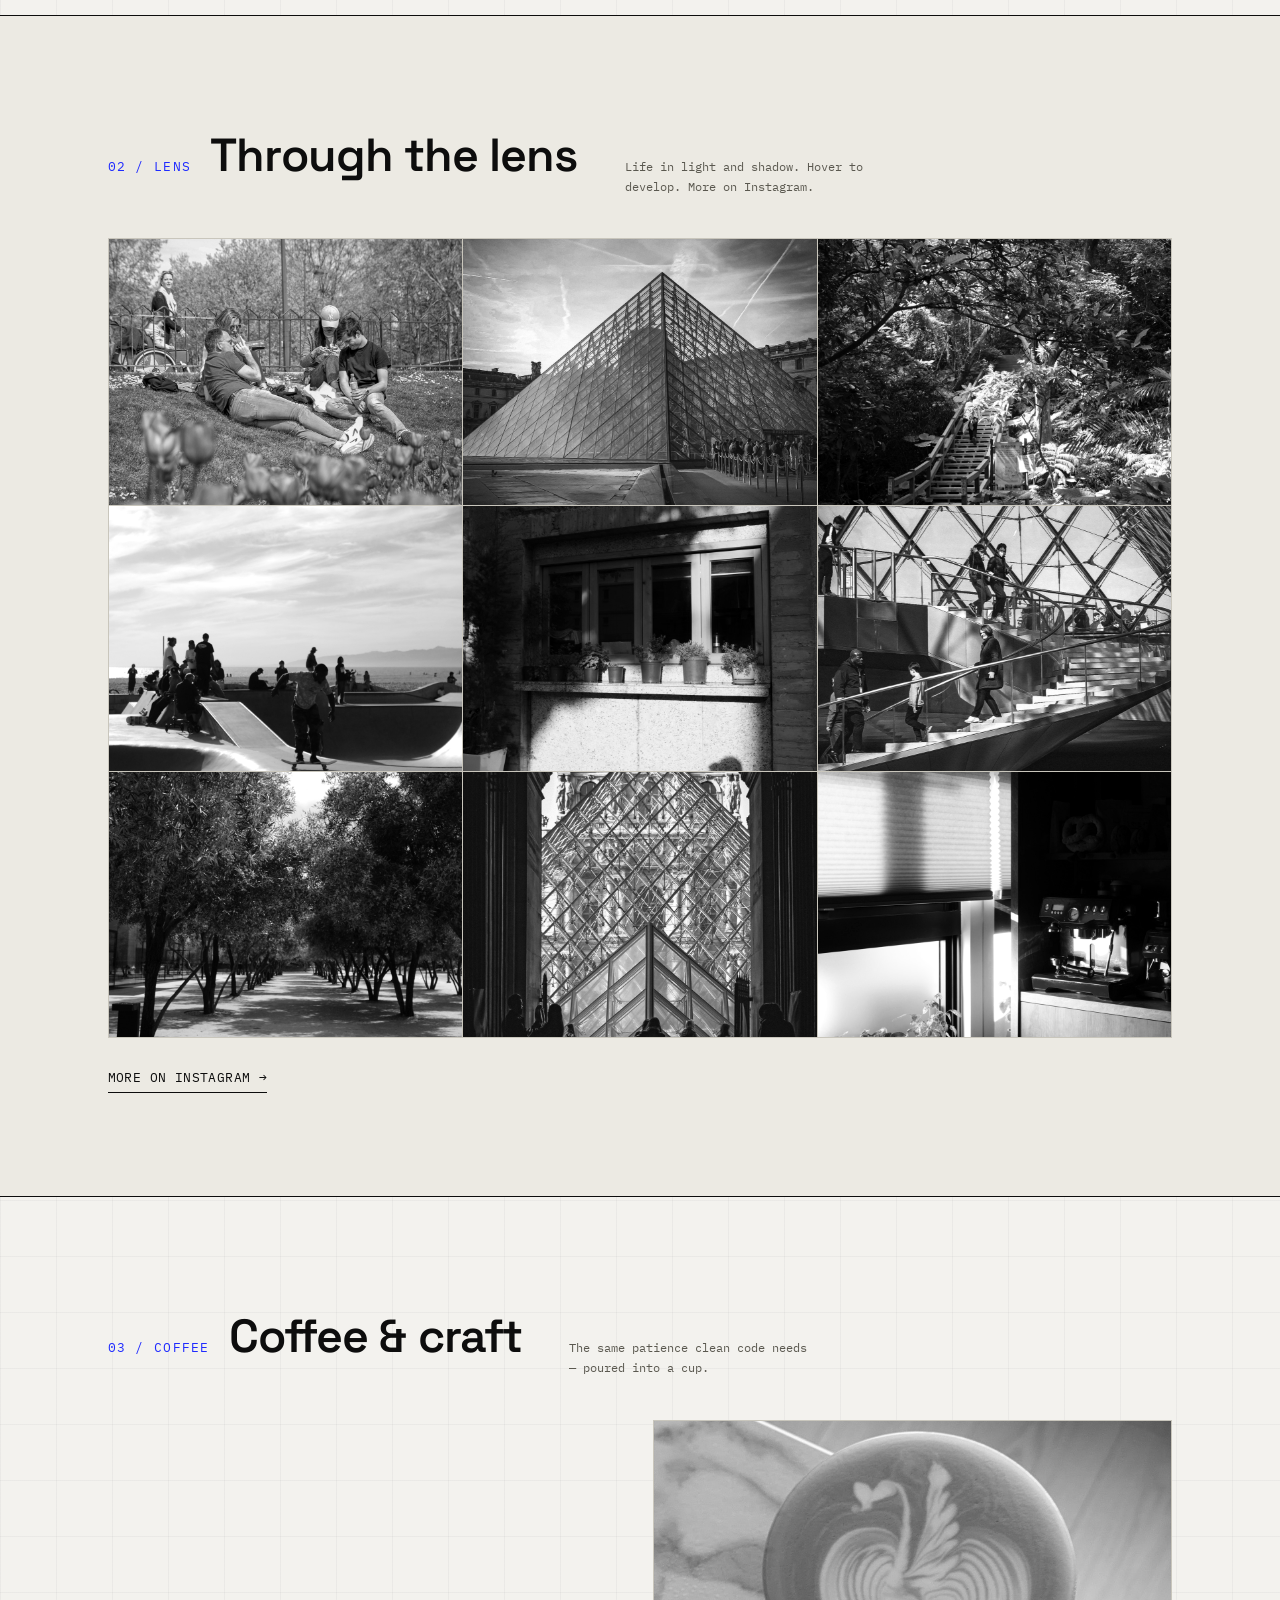
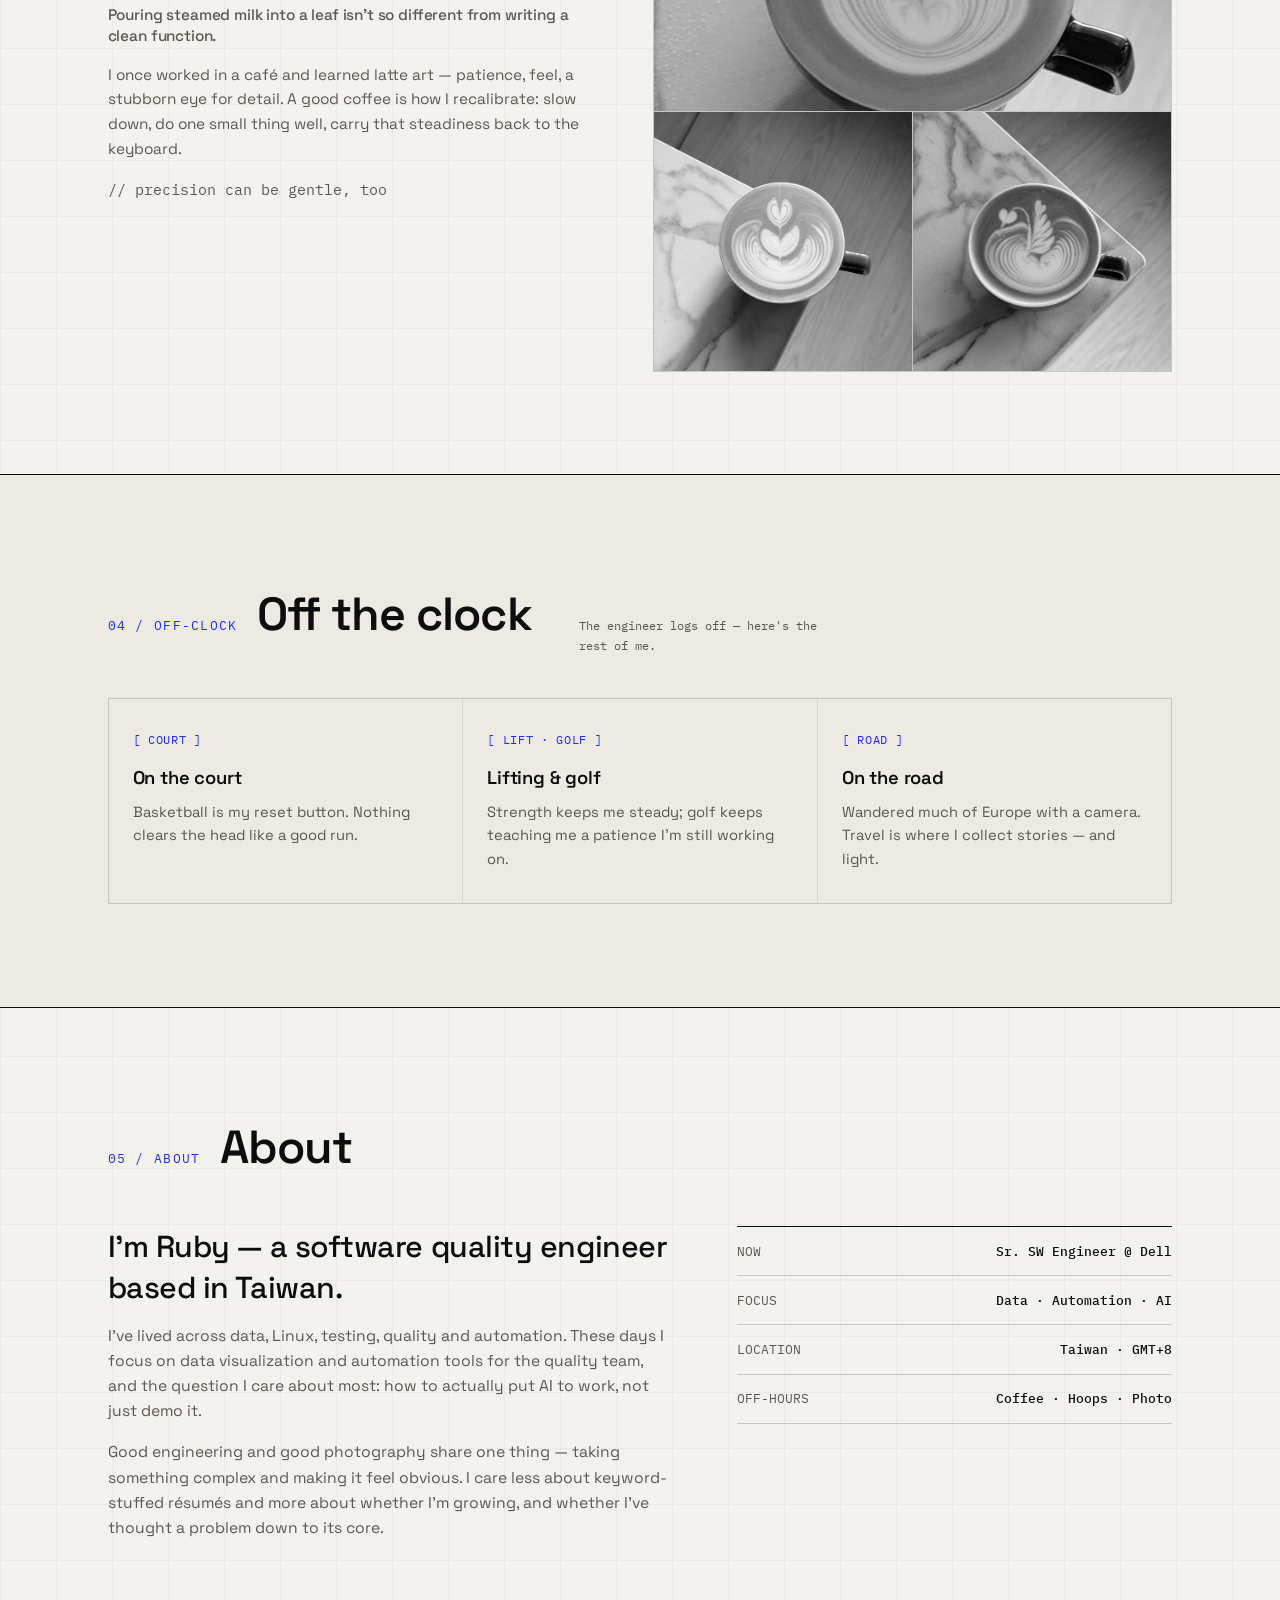
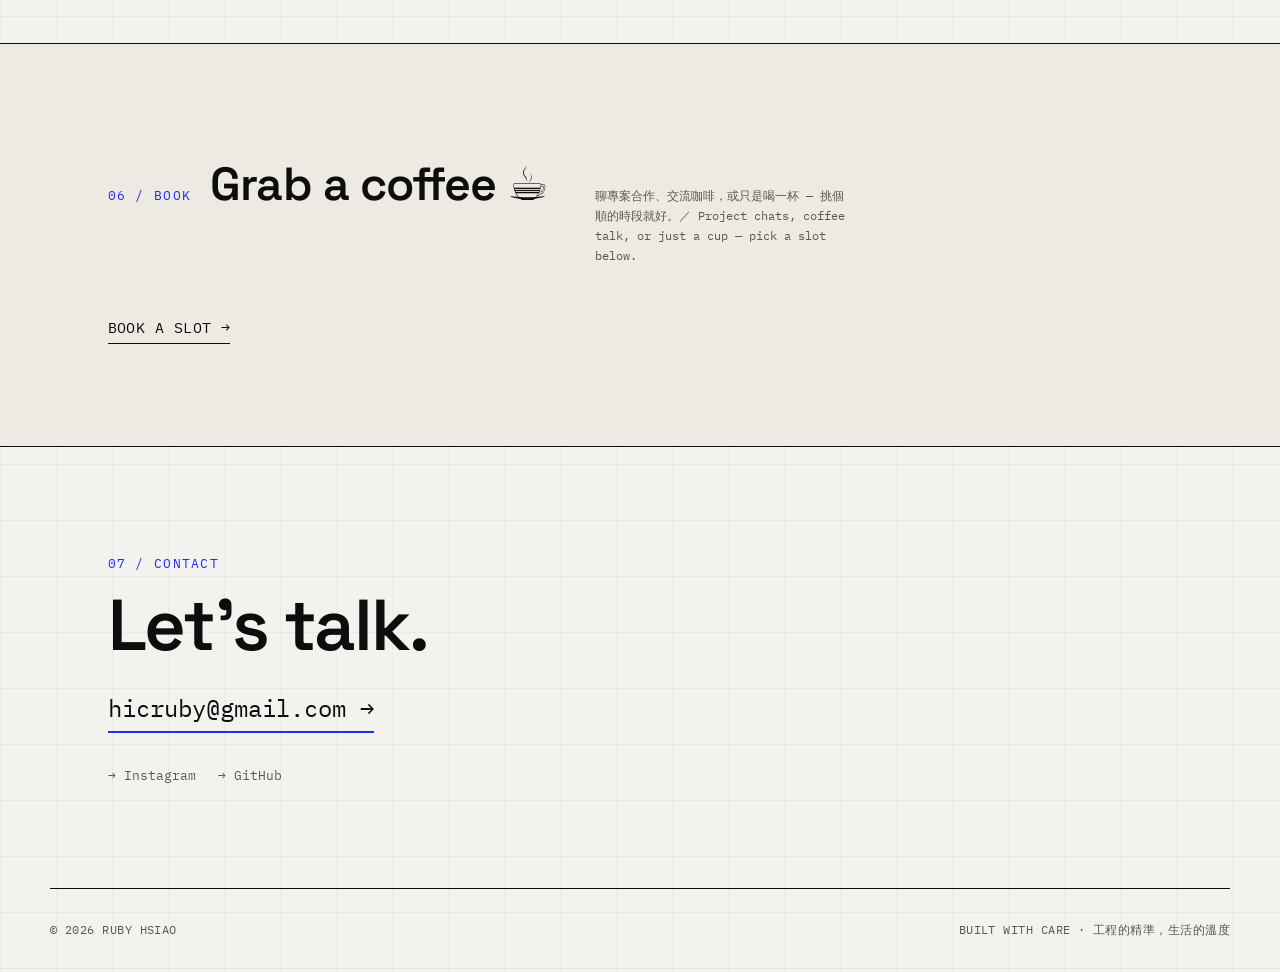
==== commit d9739ae0: "Switch booking to Cal.com popup button (Blueprint-styled)" ====
--- a/index.html
+++ b/index.html
@@ -151,7 +151,11 @@
         <p class="shead__note">聊專案合作、交流咖啡，或只是喝一杯 — 挑個順的時段就好。／ Project chats, coffee talk, or just a cup — pick a slot below.</p>
       </div>
       <div class="book reveal">
-        <div id="cal-inline"></div>
+        <button
+          class="book__btn"
+          data-cal-link="ruby-hsiao/grab-a-coffee"
+          data-cal-namespace="grab-a-coffee"
+          data-cal-config='{"layout":"month_view","theme":"light"}'>BOOK A SLOT →</button>
       </div>
     </div>
   </section>
@@ -185,11 +189,6 @@
 <script type="text/javascript">
   (function (C, A, L) { let p = function (a, ar) { a.q.push(ar); }; let d = C.document; C.Cal = C.Cal || function () { let cal = C.Cal; let ar = arguments; if (!cal.loaded) { cal.ns = {}; cal.q = cal.q || []; d.head.appendChild(d.createElement("script")).src = A; cal.loaded = true; } if (ar[0] === L) { const api = function () { p(api, arguments); }; const namespace = ar[1]; api.q = api.q || []; if (typeof namespace === "string") { cal.ns[namespace] = cal.ns[namespace] || api; p(cal.ns[namespace], ar); p(cal, ["initNamespace", namespace]); } else p(cal, ar); return; } p(cal, ar); }; })(window, "https://app.cal.com/embed/embed.js", "init");
   Cal("init", "grab-a-coffee", { origin: "https://cal.com" });
-  Cal.ns["grab-a-coffee"]("inline", {
-    elementOrSelector: "#cal-inline",
-    config: { layout: "month_view" },
-    calLink: "ruby-hsiao/grab-a-coffee",
-  });
   Cal.ns["grab-a-coffee"]("ui", {
     theme: "light",
     cssVarsPerTheme: { light: { "cal-brand": "#1f2bff" } },
--- a/css/style.css
+++ b/css/style.css
@@ -130,8 +130,8 @@
 @media(max-width:720px){.coffee{grid-template-columns:1fr}}
 
 /* ---- booking (Cal.com inline embed) ---- */
-.book{border:1px solid var(--ink);background:var(--paper)}
-.book #cal-inline{width:100%;min-height:640px;height:clamp(640px,82vh,940px);overflow:auto}
+.book__btn{display:inline-flex;align-items:center;gap:.5rem;font-family:var(--mono);font-size:.92rem;letter-spacing:.03em;color:var(--ink);background:none;border:0;border-bottom:1px solid var(--ink);padding:.7rem 0 .35rem;cursor:pointer;transition:color .2s ease,border-color .2s ease,gap .2s ease}
+.book__btn:hover{color:var(--accent);border-color:var(--accent);gap:.85rem}
 
 /* ---- about ---- */
 .about{display:grid;grid-template-columns:1.3fr 1fr;gap:clamp(1.5rem,5vw,4rem)}
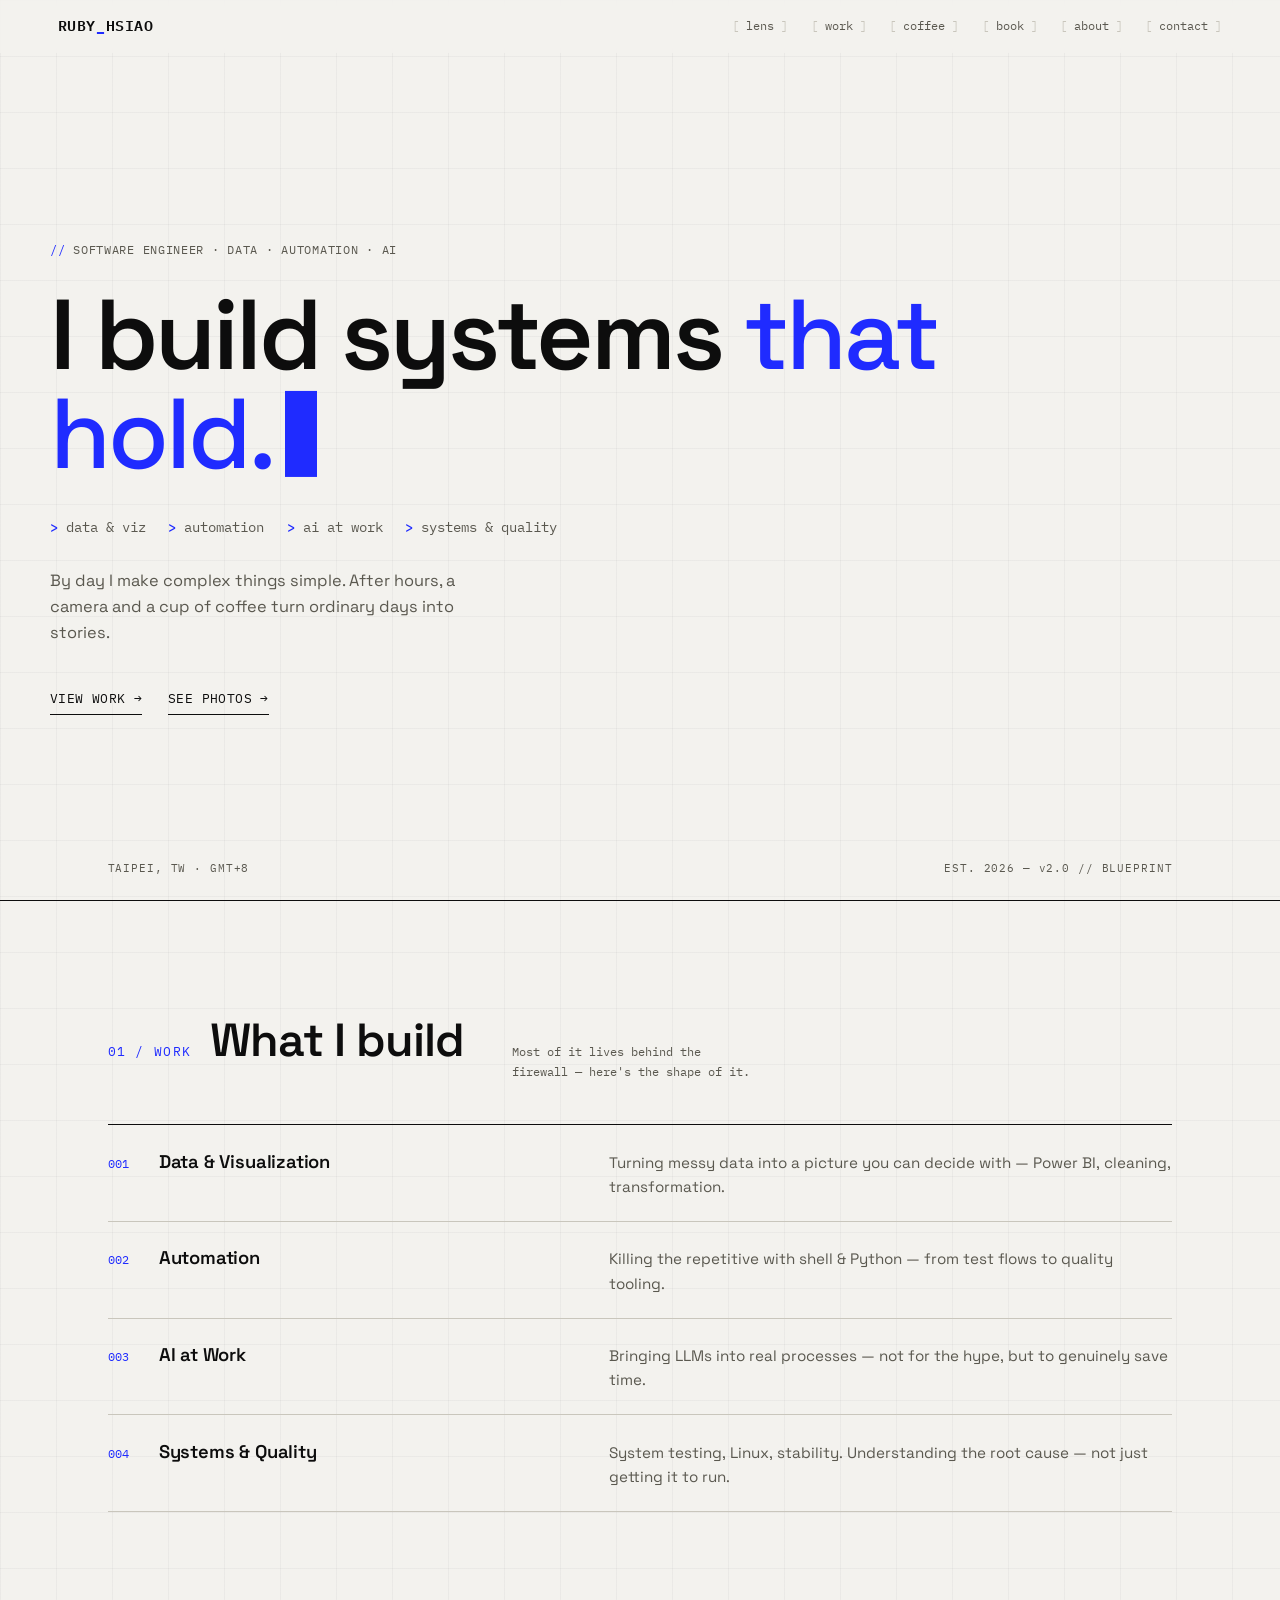
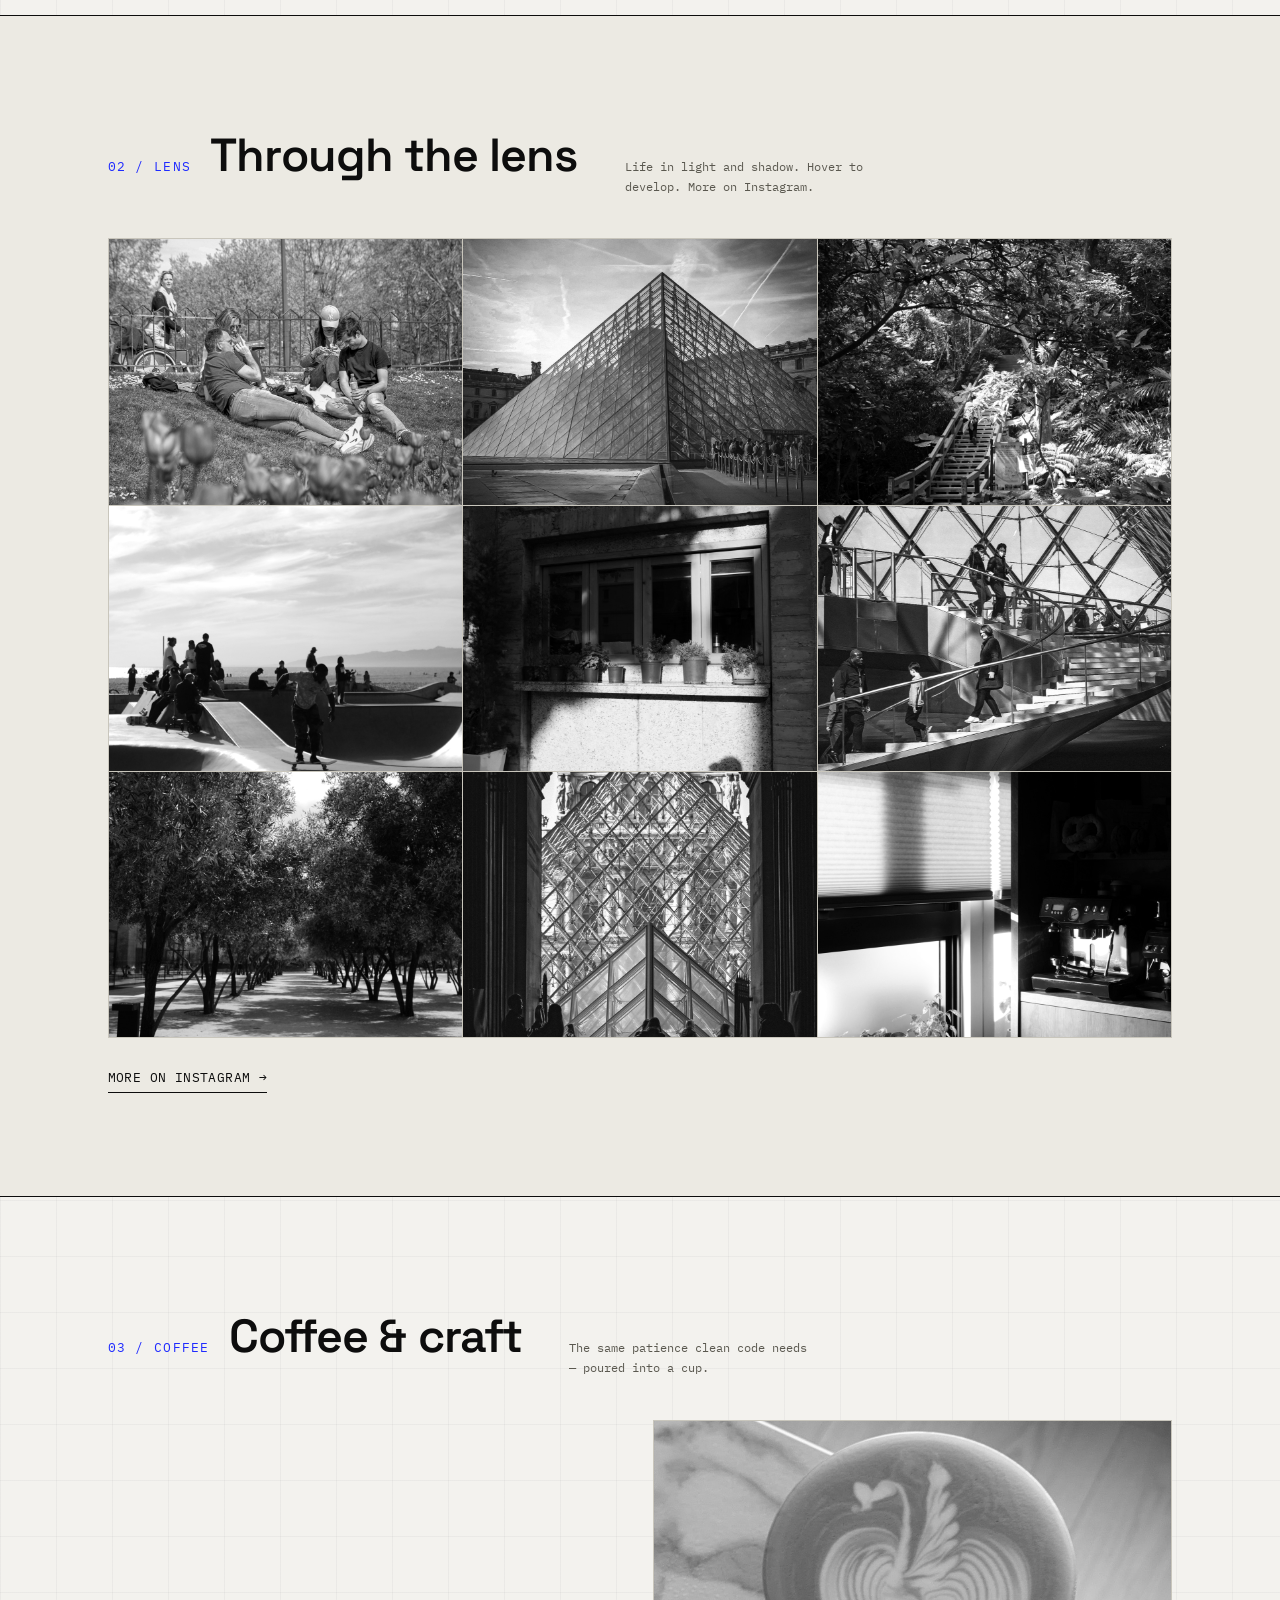
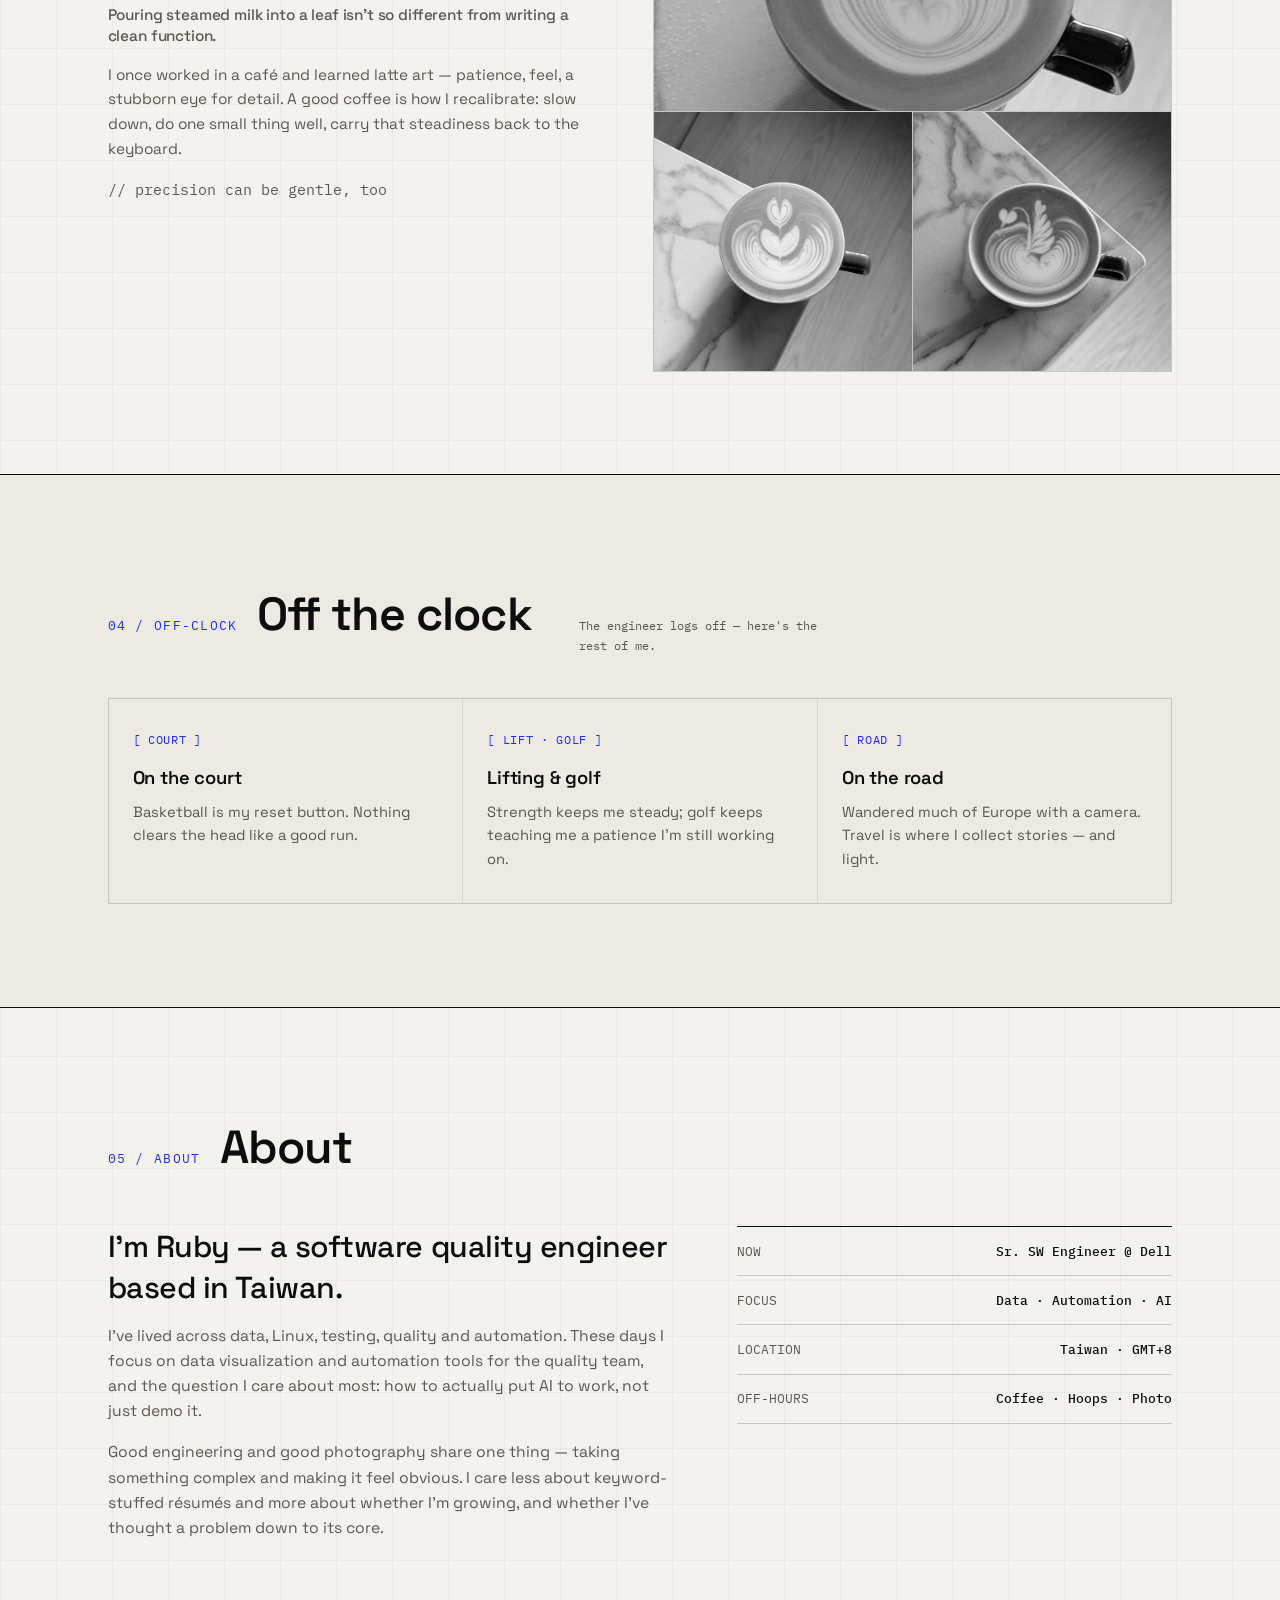
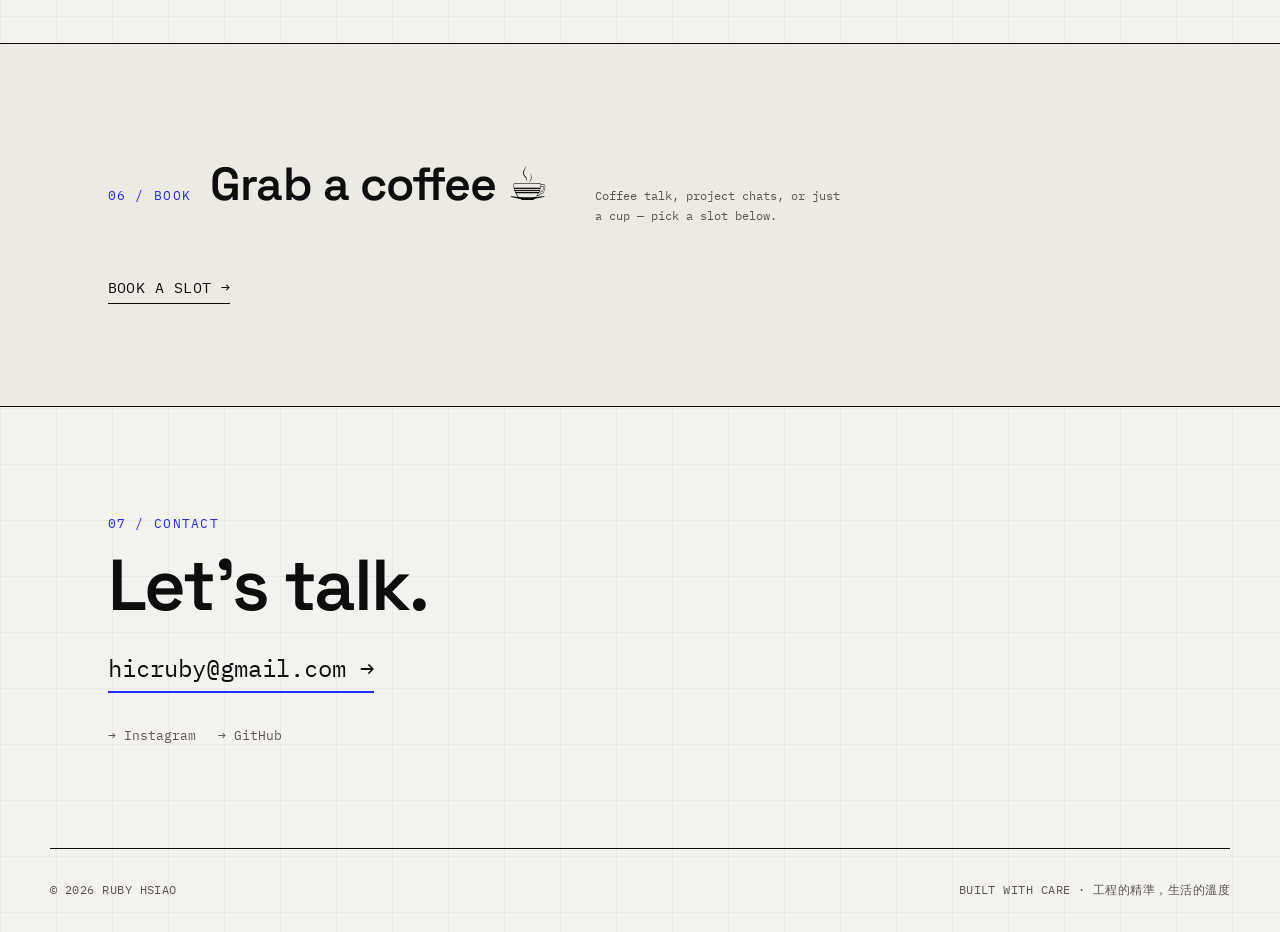
==== commit bf98bc45: "Booking blurb: English only, reordered" ====
--- a/index.html
+++ b/index.html
@@ -148,7 +148,7 @@
       <div class="shead reveal">
         <span class="shead__idx">06 / BOOK</span>
         <h2 class="shead__title">Grab a coffee ☕</h2>
-        <p class="shead__note">聊專案合作、交流咖啡，或只是喝一杯 — 挑個順的時段就好。／ Project chats, coffee talk, or just a cup — pick a slot below.</p>
+        <p class="shead__note">Coffee talk, project chats, or just a cup — pick a slot below.</p>
       </div>
       <div class="book reveal">
         <button
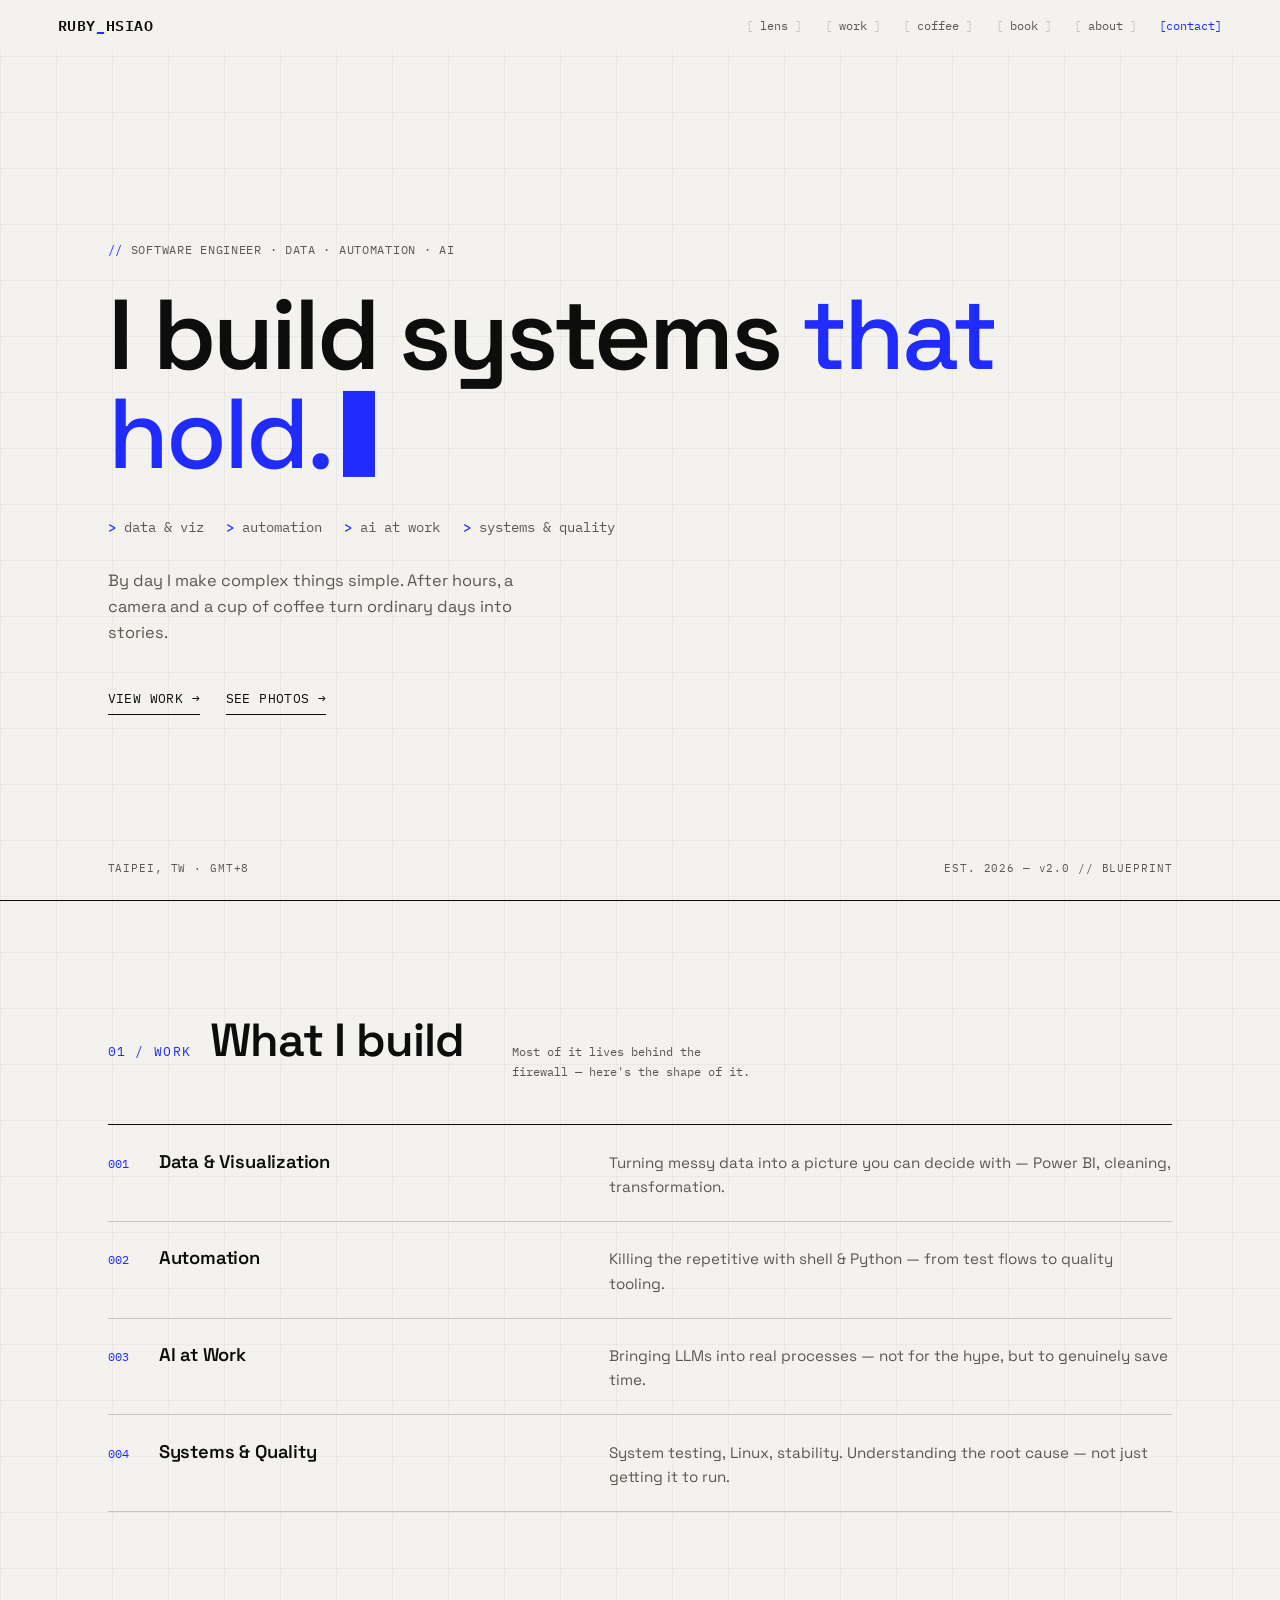
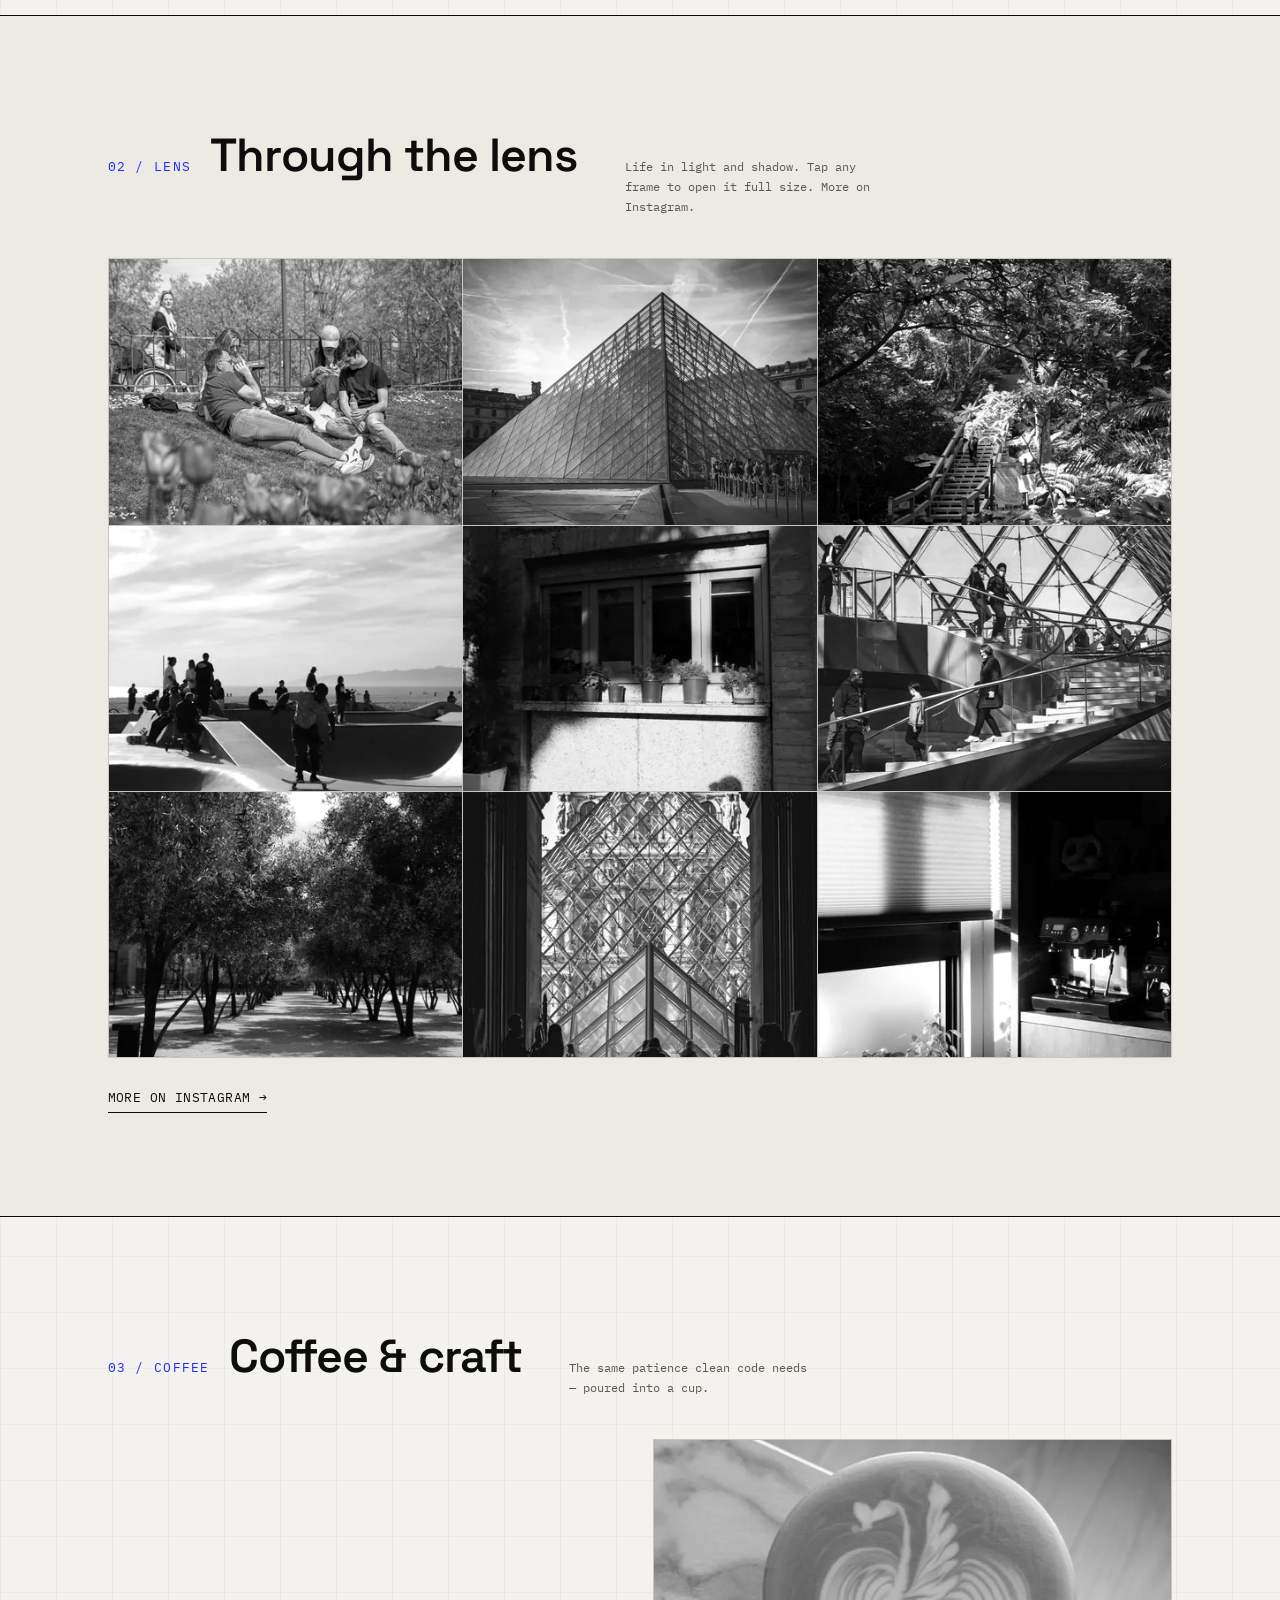
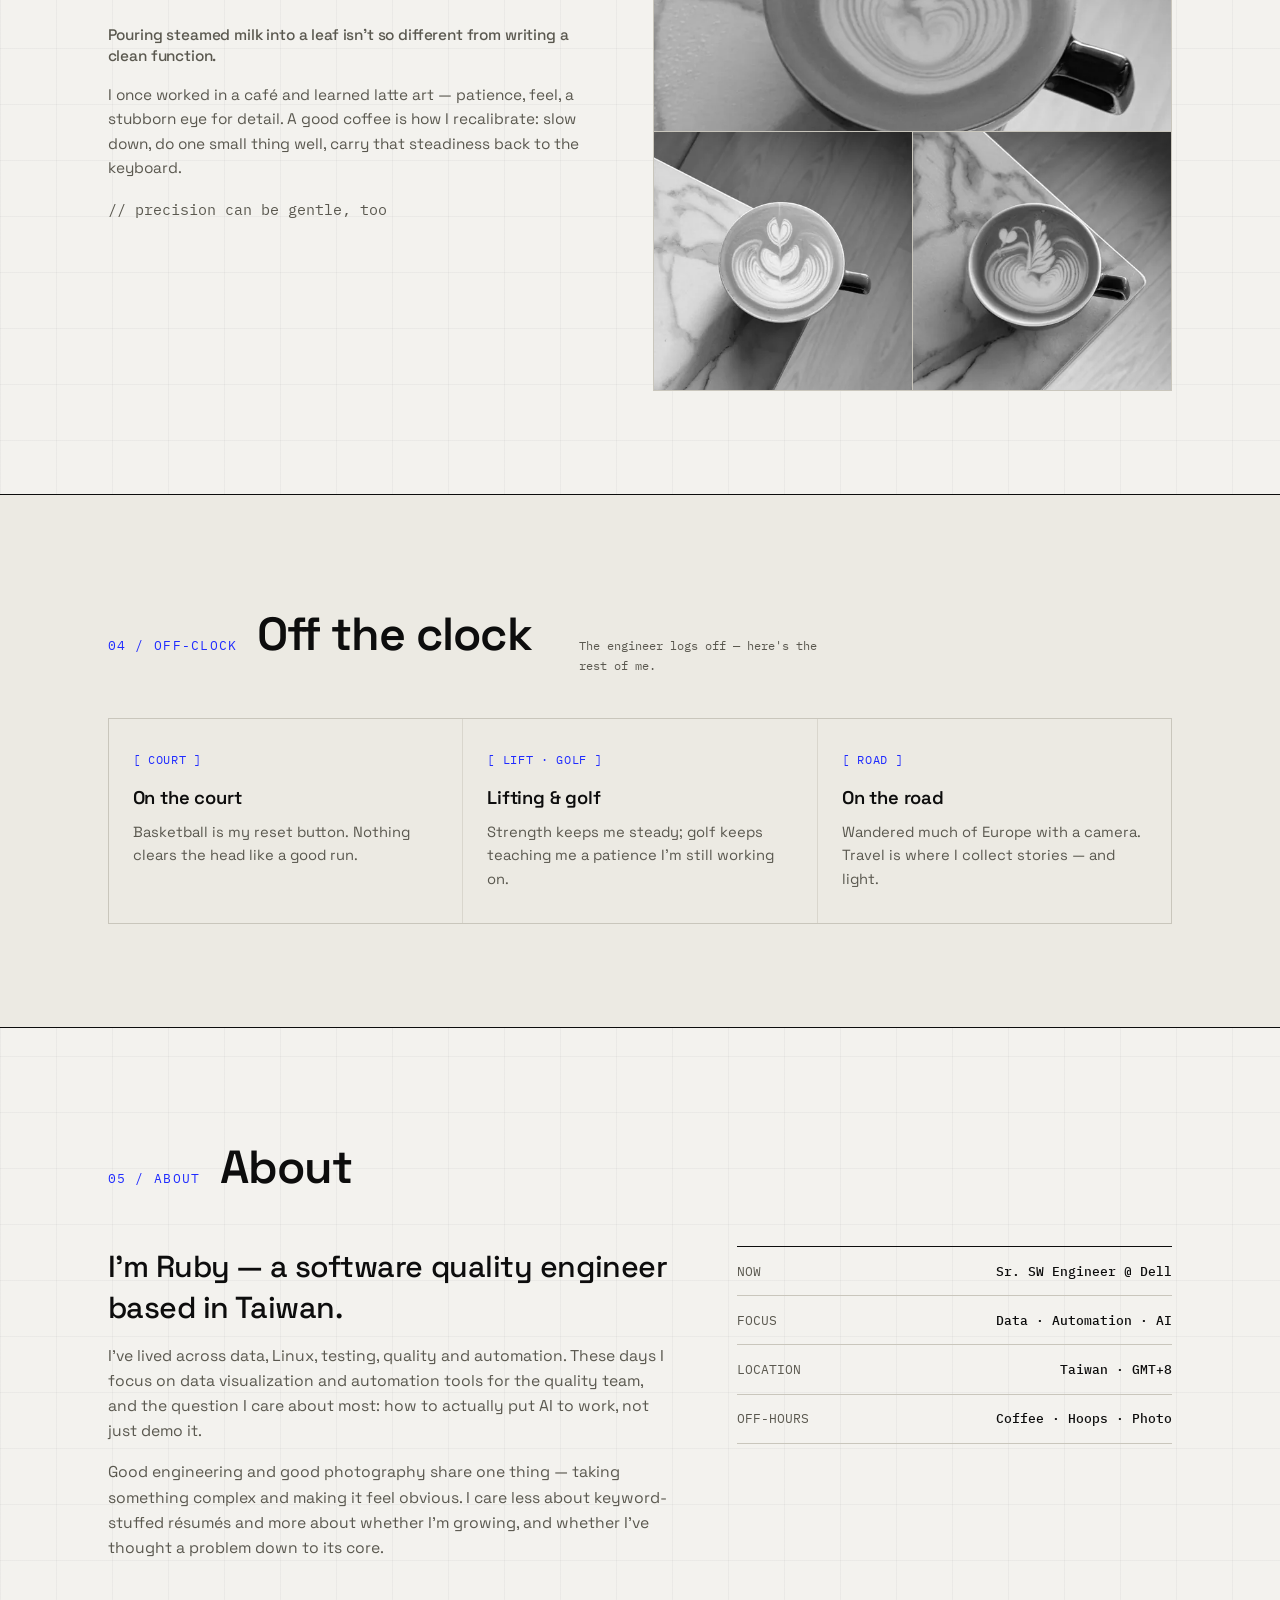
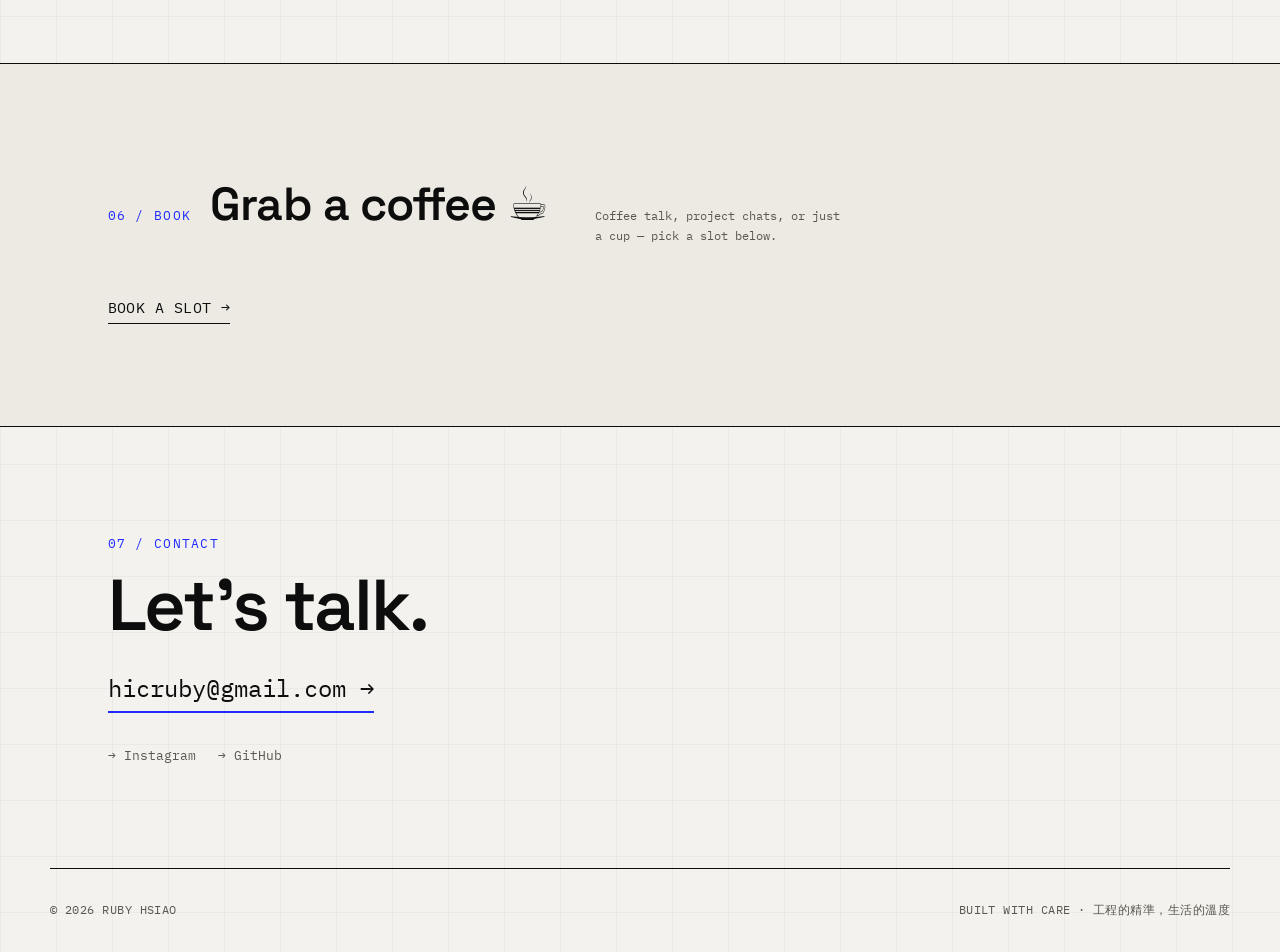
==== commit c8f97f9b: "Perf, a11y, SEO overhaul + make the site installable as a PWA 效能 - 加 tools/optimize-images.py：產 400/" ====
--- a/index.html
+++ b/index.html
@@ -5,15 +5,58 @@
 <meta name="viewport" content="width=device-width, initial-scale=1.0" />
 <title>Ruby Hsiao — Software Engineer</title>
 <meta name="description" content="Ruby Hsiao — software engineer working in data, automation and AI. And a camera after hours." />
+<meta name="author" content="Ruby Hsiao" />
+<link rel="canonical" href="https://hicruby.github.io/" />
+
+<!-- social preview -->
 <meta property="og:title" content="Ruby Hsiao — Software Engineer" />
 <meta property="og:description" content="I build systems that hold — engineering precision, a life with light." />
 <meta property="og:type" content="website" />
+<meta property="og:url" content="https://hicruby.github.io/" />
+<meta property="og:site_name" content="Ruby Hsiao" />
+<meta property="og:locale" content="en_US" />
+<meta property="og:image" content="https://hicruby.github.io/assets/og.jpg" />
+<meta property="og:image:width" content="1200" />
+<meta property="og:image:height" content="630" />
+<meta property="og:image:alt" content="Ruby Hsiao — I build systems that hold." />
+<meta name="twitter:card" content="summary_large_image" />
+<meta name="twitter:title" content="Ruby Hsiao — Software Engineer" />
+<meta name="twitter:description" content="I build systems that hold — engineering precision, a life with light." />
+<meta name="twitter:image" content="https://hicruby.github.io/assets/og.jpg" />
+
+<!-- icons & PWA -->
+<link rel="icon" href="favicon.ico" sizes="48x48" />
+<link rel="icon" href="assets/icons/icon-32.png" type="image/png" sizes="32x32" />
+<link rel="apple-touch-icon" href="assets/icons/icon-180.png" />
+<link rel="manifest" href="manifest.webmanifest" />
+<meta name="theme-color" content="#f3f2ee" />
+<meta name="apple-mobile-web-app-title" content="Ruby Hsiao" />
+<meta name="apple-mobile-web-app-capable" content="yes" />
+<meta name="mobile-web-app-capable" content="yes" />
+
 <link rel="preconnect" href="https://fonts.googleapis.com" />
 <link rel="preconnect" href="https://fonts.gstatic.com" crossorigin />
 <link href="https://fonts.googleapis.com/css2?family=IBM+Plex+Mono:wght@400;500;600&family=Space+Grotesk:wght@400;500;600;700&display=swap" rel="stylesheet" />
 <link rel="stylesheet" href="css/style.css" />
+
+<script type="application/ld+json">
+{
+  "@context": "https://schema.org",
+  "@type": "Person",
+  "name": "Ruby Hsiao",
+  "url": "https://hicruby.github.io/",
+  "image": "https://hicruby.github.io/assets/og.jpg",
+  "email": "mailto:hicruby@gmail.com",
+  "jobTitle": "Senior Software Engineer",
+  "description": "Software engineer working in data, automation and AI. And a camera after hours.",
+  "address": { "@type": "PostalAddress", "addressCountry": "TW", "addressLocality": "Taipei" },
+  "knowsAbout": ["Data Visualization", "Automation", "Software Quality Engineering", "Linux", "Python", "Power BI", "AI Workflows", "Photography"],
+  "sameAs": ["https://github.com/hicruby", "https://www.instagram.com/hifotogram/"]
+}
+</script>
 </head>
 <body>
+<a class="skip" href="#top">Skip to content</a>
 <header class="nav" id="nav">
   <a href="#top" class="nav__brand">RUBY<b>_</b>HSIAO</a>
   <nav class="nav__links">
@@ -71,7 +114,7 @@
       <div class="shead reveal">
         <span class="shead__idx">02 / LENS</span>
         <h2 class="shead__title">Through the lens</h2>
-        <p class="shead__note">Life in light and shadow. Hover to develop. More on Instagram.</p>
+        <p class="shead__note">Life in light and shadow. Tap any frame to open it full size. More on Instagram.</p>
       </div>
       <div class="gal reveal" id="gallery">
         <!-- 由 data/photos.js + js/main.js 動態產生 -->
@@ -176,25 +219,15 @@
 
 <footer class="footer wrap rule">
   <span>© <span id="year"></span> RUBY HSIAO</span>
-  <span>BUILT WITH CARE · 工程的精準，生活的溫度</span>
+  <span>BUILT WITH CARE · <span lang="zh-Hant">工程的精準，生活的溫度</span></span>
 </footer>
 
 <!-- Data（改這幾個檔就能加內容，不用動版型） -->
 <script src="data/site.js"></script>
 <script src="data/photos.js"></script>
 <script src="data/coffee.js"></script>
+<script src="data/images.js"></script>
+<!-- Cal.com 的預約嵌入改在 main.js 裡延後載入（捲到 #book 附近才抓） -->
 <script src="js/main.js"></script>
-
-<!-- Cal.com inline embed（來喝杯咖啡 預約） -->
-<script type="text/javascript">
-  (function (C, A, L) { let p = function (a, ar) { a.q.push(ar); }; let d = C.document; C.Cal = C.Cal || function () { let cal = C.Cal; let ar = arguments; if (!cal.loaded) { cal.ns = {}; cal.q = cal.q || []; d.head.appendChild(d.createElement("script")).src = A; cal.loaded = true; } if (ar[0] === L) { const api = function () { p(api, arguments); }; const namespace = ar[1]; api.q = api.q || []; if (typeof namespace === "string") { cal.ns[namespace] = cal.ns[namespace] || api; p(cal.ns[namespace], ar); p(cal, ["initNamespace", namespace]); } else p(cal, ar); return; } p(cal, ar); }; })(window, "https://app.cal.com/embed/embed.js", "init");
-  Cal("init", "grab-a-coffee", { origin: "https://cal.com" });
-  Cal.ns["grab-a-coffee"]("ui", {
-    theme: "light",
-    cssVarsPerTheme: { light: { "cal-brand": "#1f2bff" } },
-    hideEventTypeDetails: false,
-    layout: "month_view",
-  });
-</script>
 </body>
 </html>
--- a/css/style.css
+++ b/css/style.css
@@ -58,7 +58,9 @@
 .rule{border-top:1px solid var(--ink)}
 
 /* ---- hero ---- */
-.hero{min-height:100svh;display:flex;flex-direction:column;justify-content:center;padding:7rem 0 3.5rem;position:relative}
+/* 左右 padding 要寫 var(--pad)：用 padding:7rem 0 3.5rem 會蓋掉 .wrap 的左右內距，
+   畫面寬度 <=1180px 時文字會整個貼齊螢幕邊緣 */
+.hero{min-height:100svh;display:flex;flex-direction:column;justify-content:center;padding:7rem var(--pad) 3.5rem;position:relative}
 .hero__eyebrow{margin-bottom:1.6rem}
 .hero__title{font-weight:600;font-size:clamp(2.5rem,8.5vw,6.2rem);line-height:.98;letter-spacing:-.03em;max-width:16ch}
 .hero__title .slash{color:var(--accent);font-weight:500}
@@ -108,13 +110,15 @@
 
 /* ---- gallery (rendered from data/photos.js) ---- */
 .gal{display:grid;grid-template-columns:repeat(3,1fr);gap:1px;background:var(--line);border:1px solid var(--line)}
-.gal a{position:relative;display:block;aspect-ratio:4/3;overflow:hidden;background:var(--paper-2)}
+.gal>*{position:relative;display:block;aspect-ratio:4/3;overflow:hidden;background:var(--paper-2)}
+.gal button.gal__item{border:0;padding:0;font:inherit;color:inherit;cursor:zoom-in;width:100%}
+.gal picture{display:block;width:100%;height:100%}
 .gal img{width:100%;height:100%;object-fit:cover;display:block;filter:grayscale(1) contrast(1.02);transition:filter .5s ease,transform .6s ease}
-.gal a:hover img{filter:none;transform:scale(1.03)}
-.gal__ph{width:100%;height:100%;display:grid;place-items:center;font-family:var(--mono);font-size:.7rem;color:var(--ink-2)}
+.gal .gal__item:hover img,.gal .gal__item:focus-visible img{filter:none;transform:scale(1.03)}
+.gal__ph{display:grid!important;place-items:center;font-family:var(--mono);font-size:.7rem;color:var(--ink-2)}
 .gal__cap{position:absolute;left:0;bottom:0;font-family:var(--mono);font-size:.66rem;letter-spacing:.04em;text-transform:uppercase;
-  color:#fff;background:var(--accent);padding:.3rem .5rem;opacity:0;transform:translateY(4px);transition:.25s ease}
-.gal a:hover .gal__cap{opacity:1;transform:none}
+  color:#fff;background:var(--accent);padding:.3rem .5rem;opacity:0;transform:translateY(4px);transition:.25s ease;text-align:left}
+.gal .gal__item:hover .gal__cap,.gal .gal__item:focus-visible .gal__cap{opacity:1;transform:none}
 @media(max-width:640px){.gal{grid-template-columns:repeat(2,1fr)}}
 
 /* ---- coffee (grid rendered from data/coffee.js) ---- */
@@ -123,10 +127,12 @@
 .coffee p{color:var(--ink-2);margin-top:1rem;font-size:.96rem}
 .coffee__sig{font-family:var(--mono);font-size:.8rem;color:var(--accent);margin-top:1.3rem}
 .coffee__grid{display:grid;grid-template-columns:1fr 1fr;gap:1px;background:var(--line);border:1px solid var(--line)}
-.coffee__grid a{position:relative;display:block;aspect-ratio:1/1;overflow:hidden}
-.coffee__grid a:first-child{grid-column:1/-1;aspect-ratio:16/9}
+.coffee__grid>*{position:relative;display:block;aspect-ratio:1/1;overflow:hidden;background:var(--paper-2)}
+.coffee__grid>*:first-child{grid-column:1/-1;aspect-ratio:16/9}
+.coffee__grid button.gal__item{border:0;padding:0;font:inherit;color:inherit;cursor:zoom-in;width:100%}
+.coffee__grid picture{display:block;width:100%;height:100%}
 .coffee__grid img{width:100%;height:100%;object-fit:cover;display:block;filter:grayscale(1);transition:filter .5s ease,transform .6s ease}
-.coffee__grid a:hover img{filter:none;transform:scale(1.03)}
+.coffee__grid .gal__item:hover img,.coffee__grid .gal__item:focus-visible img{filter:none;transform:scale(1.03)}
 @media(max-width:720px){.coffee{grid-template-columns:1fr}}
 
 /* ---- booking (Cal.com inline embed) ---- */
@@ -162,3 +168,62 @@
 .reveal{opacity:0;transform:translateY(16px);transition:opacity .6s ease,transform .6s ease}
 .reveal.is-in{opacity:1;transform:none}
 @media(prefers-reduced-motion:reduce){*{animation:none!important;transition:none!important}.reveal{opacity:1;transform:none}html{scroll-behavior:auto}}
+
+/* ---- a11y：skip link 與焦點框 ---- */
+.skip{position:absolute;left:-9999px;top:0;z-index:100;font-family:var(--mono);font-size:.8rem;
+  background:var(--accent);color:#fff;padding:.7rem 1rem}
+.skip:focus{left:.5rem;top:.5rem}
+:focus-visible{outline:2px solid var(--accent);outline-offset:3px}
+.gal .gal__item:focus-visible,.coffee__grid .gal__item:focus-visible{outline-offset:-3px}
+.nav__links a[aria-current]{color:var(--accent)}
+.nav__links a[aria-current]::before{content:"[";color:var(--accent)}
+.nav__links a[aria-current]::after{content:"]";color:var(--accent)}
+@media(max-width:640px){.nav__links a[aria-current]::before,.nav__links a[aria-current]::after{content:""}
+  .nav__links a[aria-current]{border-bottom:1px solid var(--accent)}}
+
+/* ---- lightbox ---- */
+body.is-lb-open{overflow:hidden}
+.lb{position:fixed;inset:0;z-index:200;display:grid;grid-template-columns:auto 1fr auto;align-items:center;
+  gap:clamp(.25rem,2vw,1rem);padding:clamp(.75rem,3vw,2rem);
+  background:color-mix(in srgb,var(--ink) 92%,transparent);backdrop-filter:blur(4px);
+  animation:lb-in .2s ease}
+.lb[hidden]{display:none}
+@keyframes lb-in{from{opacity:0}to{opacity:1}}
+.lb__fig{grid-column:2;display:flex;flex-direction:column;align-items:center;justify-content:center;
+  gap:.9rem;min-width:0}
+/* picture 用 display:contents，讓 img 直接當 flex 子項，max-width:100% 才有明確的參照對象 */
+.lb__fig picture{display:contents}
+/* 高度要用視窗單位算：百分比會去參照高度 auto 的父層，等於沒有限制，圖會撐爆畫面 */
+.lb__img{max-width:100%;max-height:calc(100svh - 9rem);width:auto;height:auto;object-fit:contain;display:block;
+  border:1px solid rgba(255,255,255,.14);background:var(--ink)}
+.lb__cap{display:flex;align-items:baseline;gap:1rem;flex-wrap:wrap;justify-content:center;
+  font-family:var(--mono);font-size:.75rem;letter-spacing:.05em;text-transform:uppercase;color:#f3f2ee}
+.lb__count{color:var(--accent);font-size:.72rem}
+.lb__btn{display:grid;place-items:center;width:clamp(2.4rem,6vw,3.1rem);aspect-ratio:1;flex:none;
+  font-family:var(--mono);font-size:1.15rem;line-height:1;color:#f3f2ee;background:rgba(255,255,255,.06);
+  border:1px solid rgba(255,255,255,.2);cursor:pointer;transition:background .2s ease,border-color .2s ease,color .2s ease}
+.lb__btn:hover{background:var(--accent);border-color:var(--accent);color:#fff}
+.lb__btn[hidden]{display:none}
+.lb__prev{grid-column:1}
+.lb__next{grid-column:3}
+.lb__close{position:absolute;top:clamp(.75rem,3vw,2rem);right:clamp(.75rem,3vw,2rem);z-index:1}
+@media(max-width:640px){
+  .lb{grid-template-columns:1fr;grid-template-rows:1fr auto;padding-top:4rem}
+  .lb__img{max-height:calc(100svh - 14rem)}
+  .lb__fig{grid-column:1;grid-row:1}
+  .lb__prev,.lb__next{grid-row:2}
+  .lb__prev{grid-column:1;justify-self:start}
+  .lb__next{grid-column:1;justify-self:end}
+}
+
+/* ---- print ---- */
+@media print{
+  .nav,.hero__cta,.hero__meta,.book,.lb,.skip,.gal__cap{display:none!important}
+  body{background:#fff;font-size:11pt}
+  .reveal{opacity:1!important;transform:none!important}
+  .section{padding:1.2rem 0;break-inside:avoid}
+  .rule{border-top:1px solid #000}
+  a[href^="http"]::after,a[href^="mailto"]::after{content:" (" attr(href) ")";font-size:.8em;color:#555}
+  .gal,.coffee__grid{grid-template-columns:repeat(3,1fr)}
+  .gal img,.coffee__grid img{filter:none}
+}
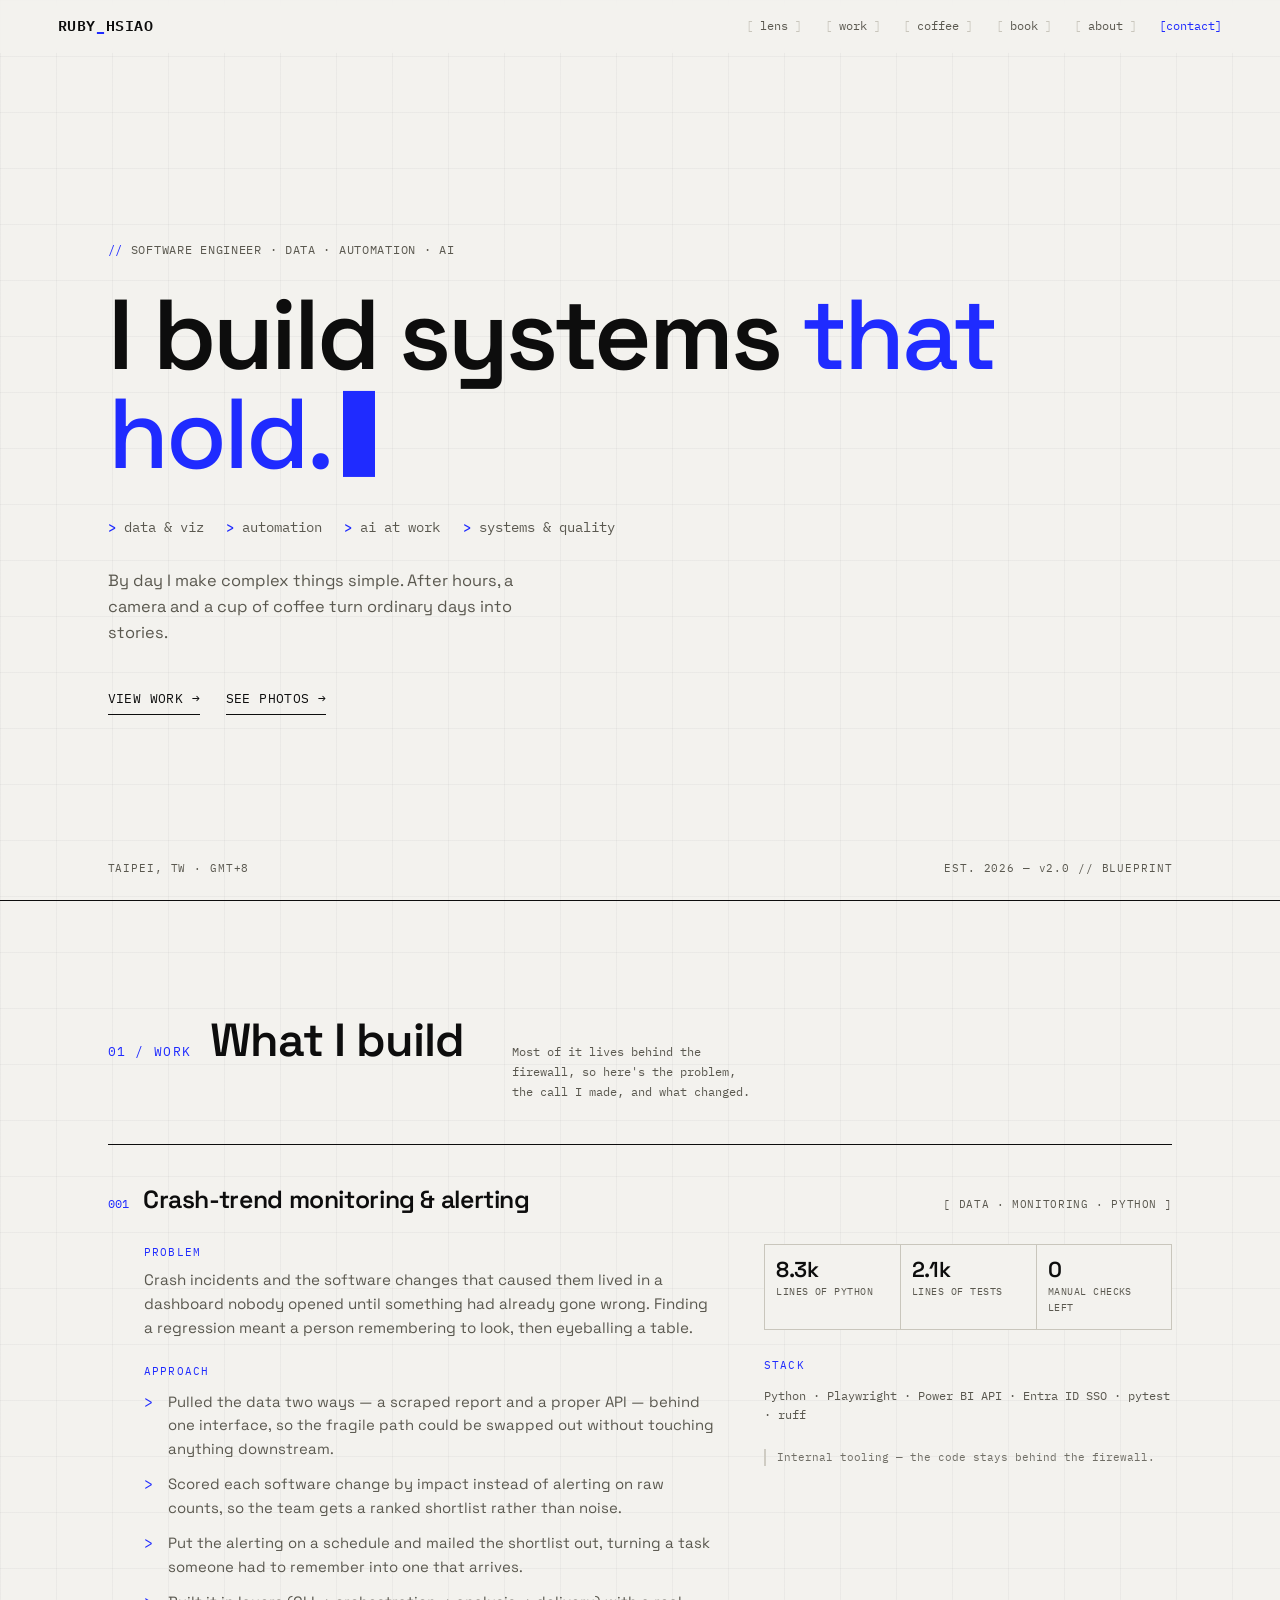
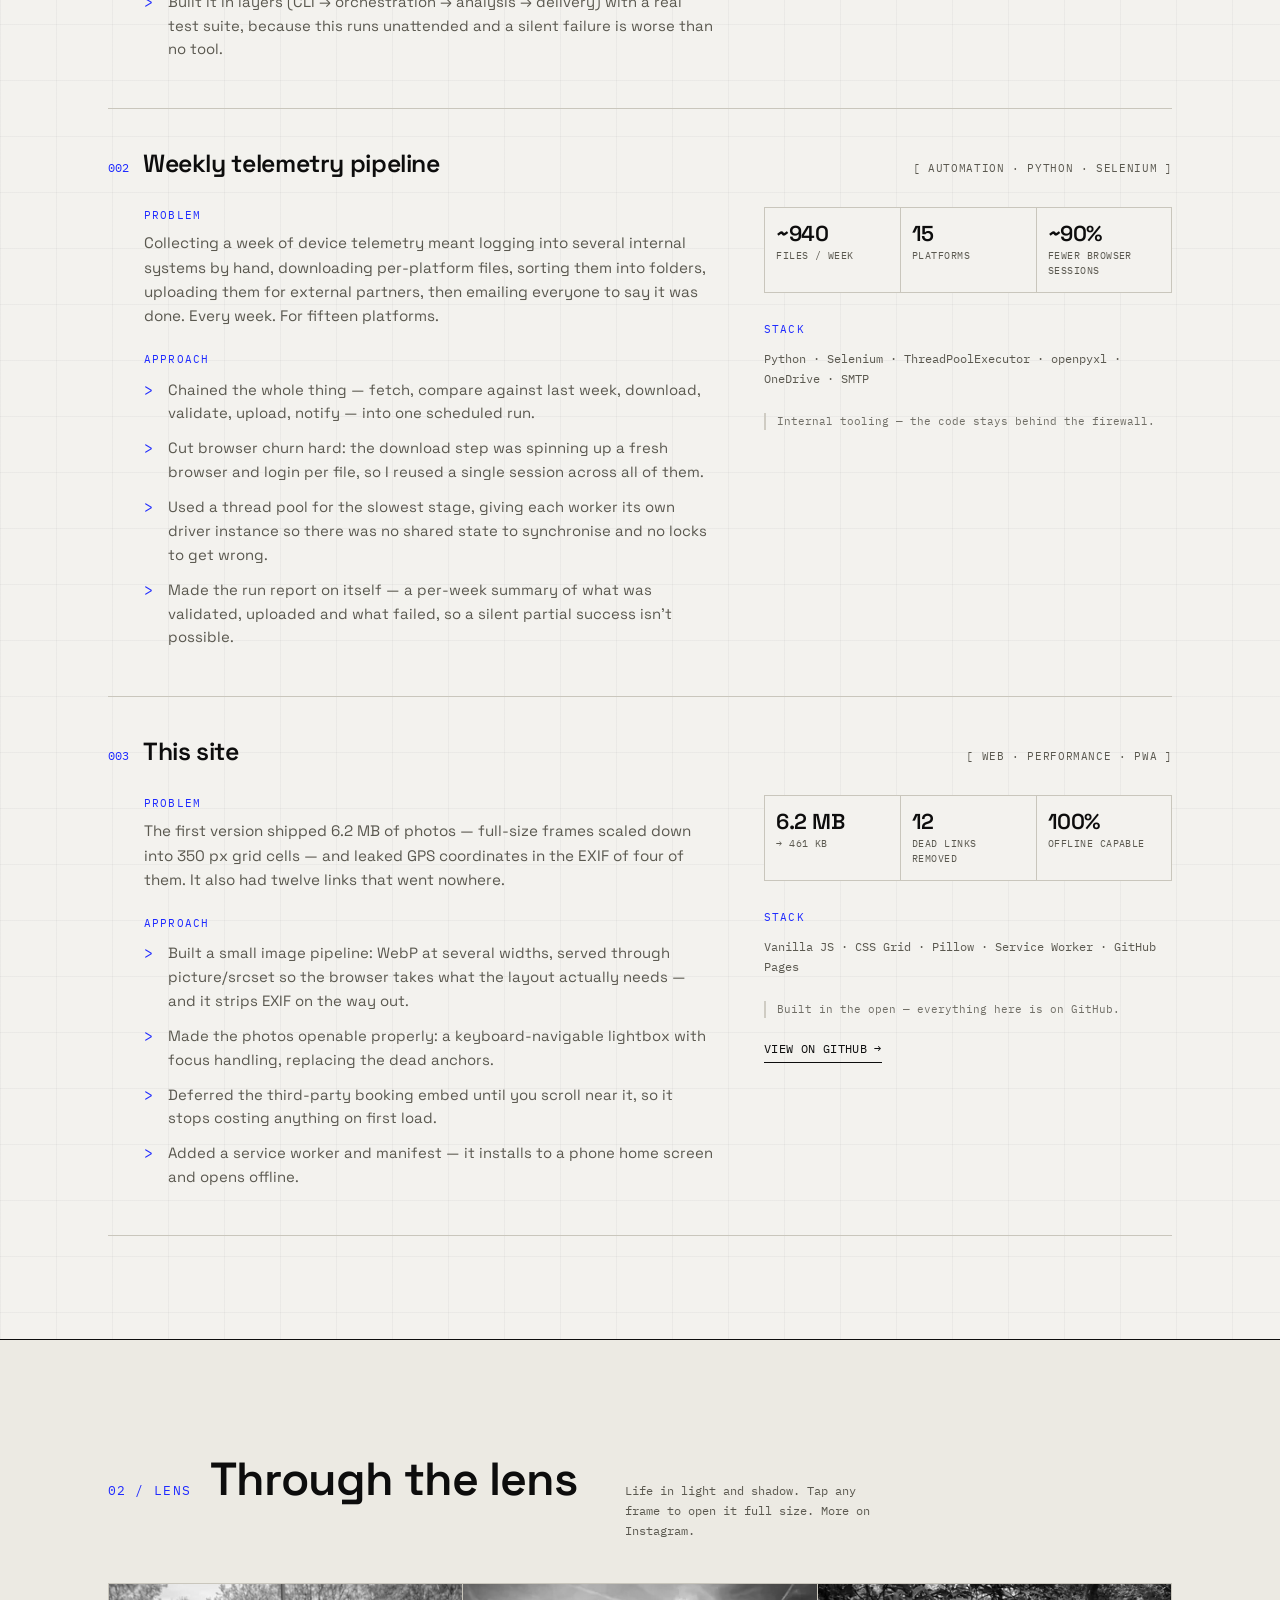
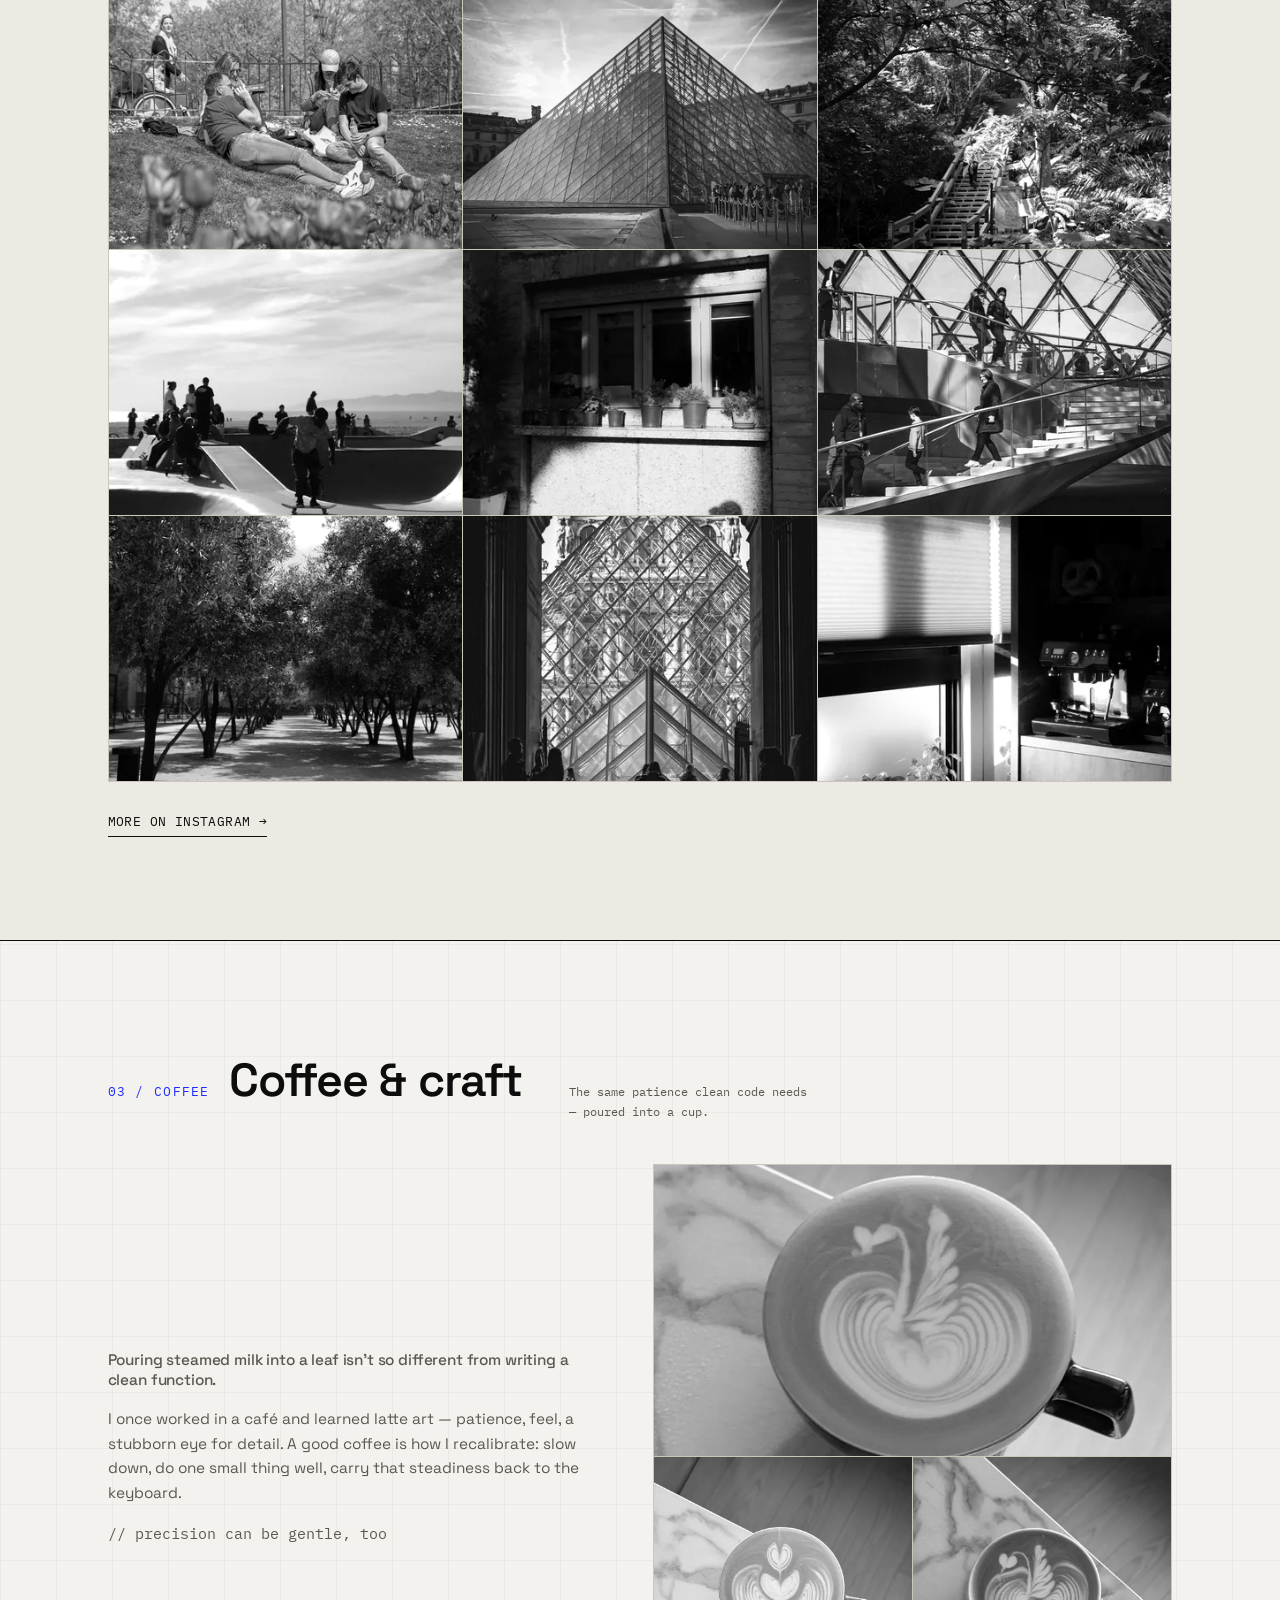
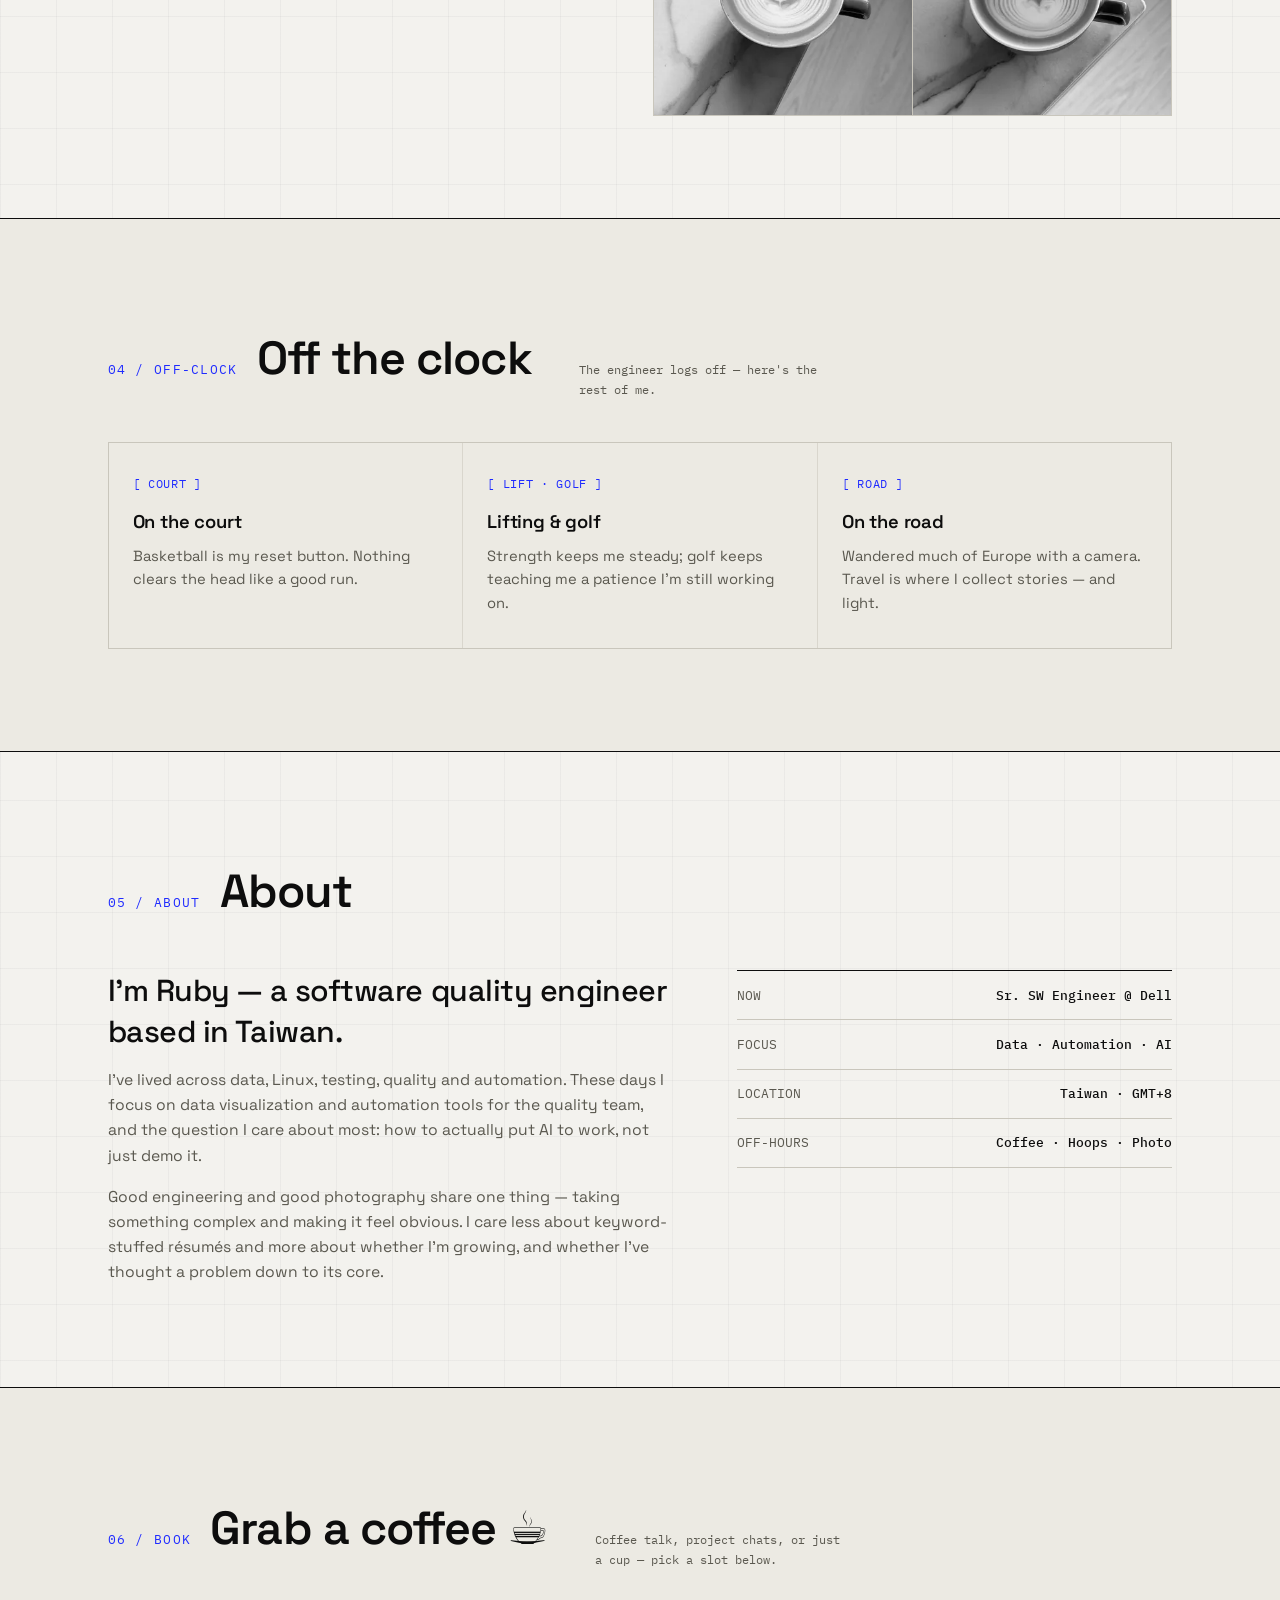
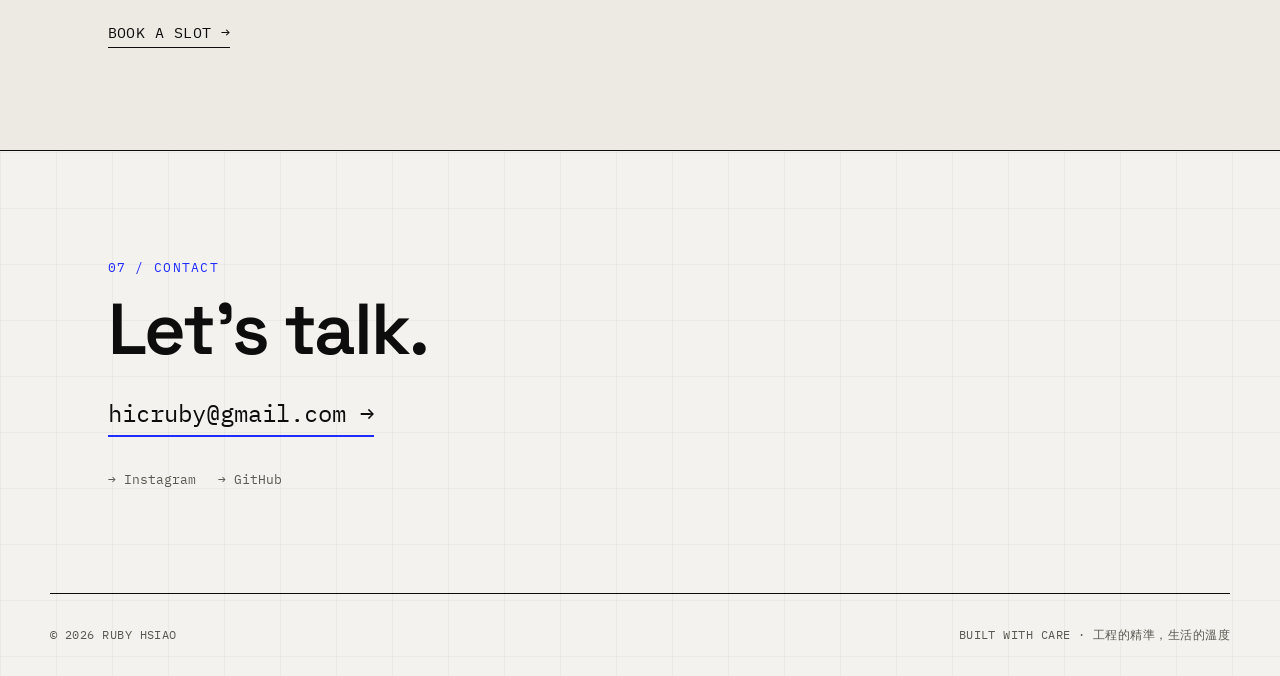
==== commit a36cedf3: "Work 區改成 case study 版型 原本四條抽象描述（「Turning messy data into a picture you can decide with」 之類）沒有情境、沒有結果" ====
--- a/index.html
+++ b/index.html
@@ -97,13 +97,10 @@
       <div class="shead reveal">
         <span class="shead__idx">01 / WORK</span>
         <h2 class="shead__title">What I build</h2>
-        <p class="shead__note">Most of it lives behind the firewall — here's the shape of it.</p>
-      </div>
-      <div class="spec reveal">
-        <div class="spec__row"><span class="spec__no">001</span><span class="spec__name">Data &amp; Visualization</span><span class="spec__desc">Turning messy data into a picture you can decide with — Power BI, cleaning, transformation.</span></div>
-        <div class="spec__row"><span class="spec__no">002</span><span class="spec__name">Automation</span><span class="spec__desc">Killing the repetitive with shell &amp; Python — from test flows to quality tooling.</span></div>
-        <div class="spec__row"><span class="spec__no">003</span><span class="spec__name">AI at Work</span><span class="spec__desc">Bringing LLMs into real processes — not for the hype, but to genuinely save time.</span></div>
-        <div class="spec__row"><span class="spec__no">004</span><span class="spec__name">Systems &amp; Quality</span><span class="spec__desc">System testing, Linux, stability. Understanding the root cause — not just getting it to run.</span></div>
+        <p class="shead__note">Most of it lives behind the firewall, so here's the problem, the call I made, and what changed.</p>
+      </div>
+      <div class="cs-list" id="work-list">
+        <!-- 由 data/work.js + js/main.js 動態產生 -->
       </div>
     </div>
   </section>
@@ -224,6 +221,7 @@
 
 <!-- Data（改這幾個檔就能加內容，不用動版型） -->
 <script src="data/site.js"></script>
+<script src="data/work.js"></script>
 <script src="data/photos.js"></script>
 <script src="data/coffee.js"></script>
 <script src="data/images.js"></script>
--- a/css/style.css
+++ b/css/style.css
@@ -96,6 +96,37 @@
 .spec__name{font-weight:600;font-size:1.15rem;letter-spacing:-.01em}
 .spec__desc{color:var(--ink-2);font-size:.95rem}
 @media(max-width:640px){.spec__row{grid-template-columns:2rem 1fr;gap:.4rem .8rem}.spec__desc{grid-column:2/-1}}
+
+/* ---- case studies (rendered from data/work.js) ---- */
+.cs-list{border-top:1px solid var(--ink)}
+.cs{border-bottom:1px solid var(--line);padding:2.2rem 0}
+.cs__head{display:flex;align-items:baseline;gap:.9rem;flex-wrap:wrap}
+.cs__no{font-family:var(--mono);font-size:.78rem;color:var(--accent);flex:none}
+.cs__title{font-weight:600;font-size:clamp(1.2rem,2.6vw,1.55rem);letter-spacing:-.015em}
+.cs__tag{font-family:var(--mono);font-size:.66rem;letter-spacing:.06em;text-transform:uppercase;
+  color:var(--ink-2);margin-left:auto;white-space:nowrap}
+.cs__body{display:grid;grid-template-columns:1.4fr 1fr;gap:clamp(1.4rem,4vw,3rem);
+  margin-top:1.5rem;padding-left:calc(.9rem + 2.2ch)}
+.cs__label{font-family:var(--mono);font-size:.66rem;letter-spacing:.11em;text-transform:uppercase;color:var(--accent)}
+.cs__p{color:var(--ink-2);font-size:.95rem;margin:.45rem 0 1.4rem}
+.cs__steps{list-style:none;margin:.6rem 0 0}
+.cs__steps li{position:relative;color:var(--ink-2);font-size:.93rem;padding-left:1.5rem;margin-bottom:.7rem}
+.cs__steps li::before{content:">";position:absolute;left:0;font-family:var(--mono);color:var(--accent)}
+.cs__side{display:flex;flex-direction:column;gap:.3rem}
+.cs__metrics{display:grid;grid-template-columns:repeat(3,1fr);gap:1px;background:var(--line);
+  border:1px solid var(--line);margin-bottom:1.4rem}
+.cs__metric{background:var(--paper);padding:.85rem .7rem;display:flex;flex-direction:column;gap:.15rem}
+.cs__mv{font-weight:600;font-size:clamp(1.05rem,2.2vw,1.35rem);letter-spacing:-.02em;line-height:1.1}
+.cs__mk{font-family:var(--mono);font-size:.6rem;letter-spacing:.05em;text-transform:uppercase;color:var(--ink-2)}
+.cs__stack{font-family:var(--mono);font-size:.72rem;color:var(--ink-2);margin:.45rem 0 1.2rem;line-height:1.7}
+.cs__note{font-family:var(--mono);font-size:.68rem;color:var(--ink-2);opacity:.85;
+  border-left:2px solid var(--line);padding-left:.7rem;margin-bottom:1rem}
+.cs__link{align-self:flex-start;font-size:.76rem}
+.section--alt .cs__metric{background:var(--paper-2)}
+@media(max-width:820px){
+  .cs__body{grid-template-columns:1fr;padding-left:0}
+  .cs__tag{margin-left:0;flex-basis:100%;white-space:normal}
+}
 
 /* ---- life cards ---- */
 .cards{display:grid;grid-template-columns:repeat(auto-fit,minmax(220px,1fr));gap:1px;background:var(--line);border:1px solid var(--line)}
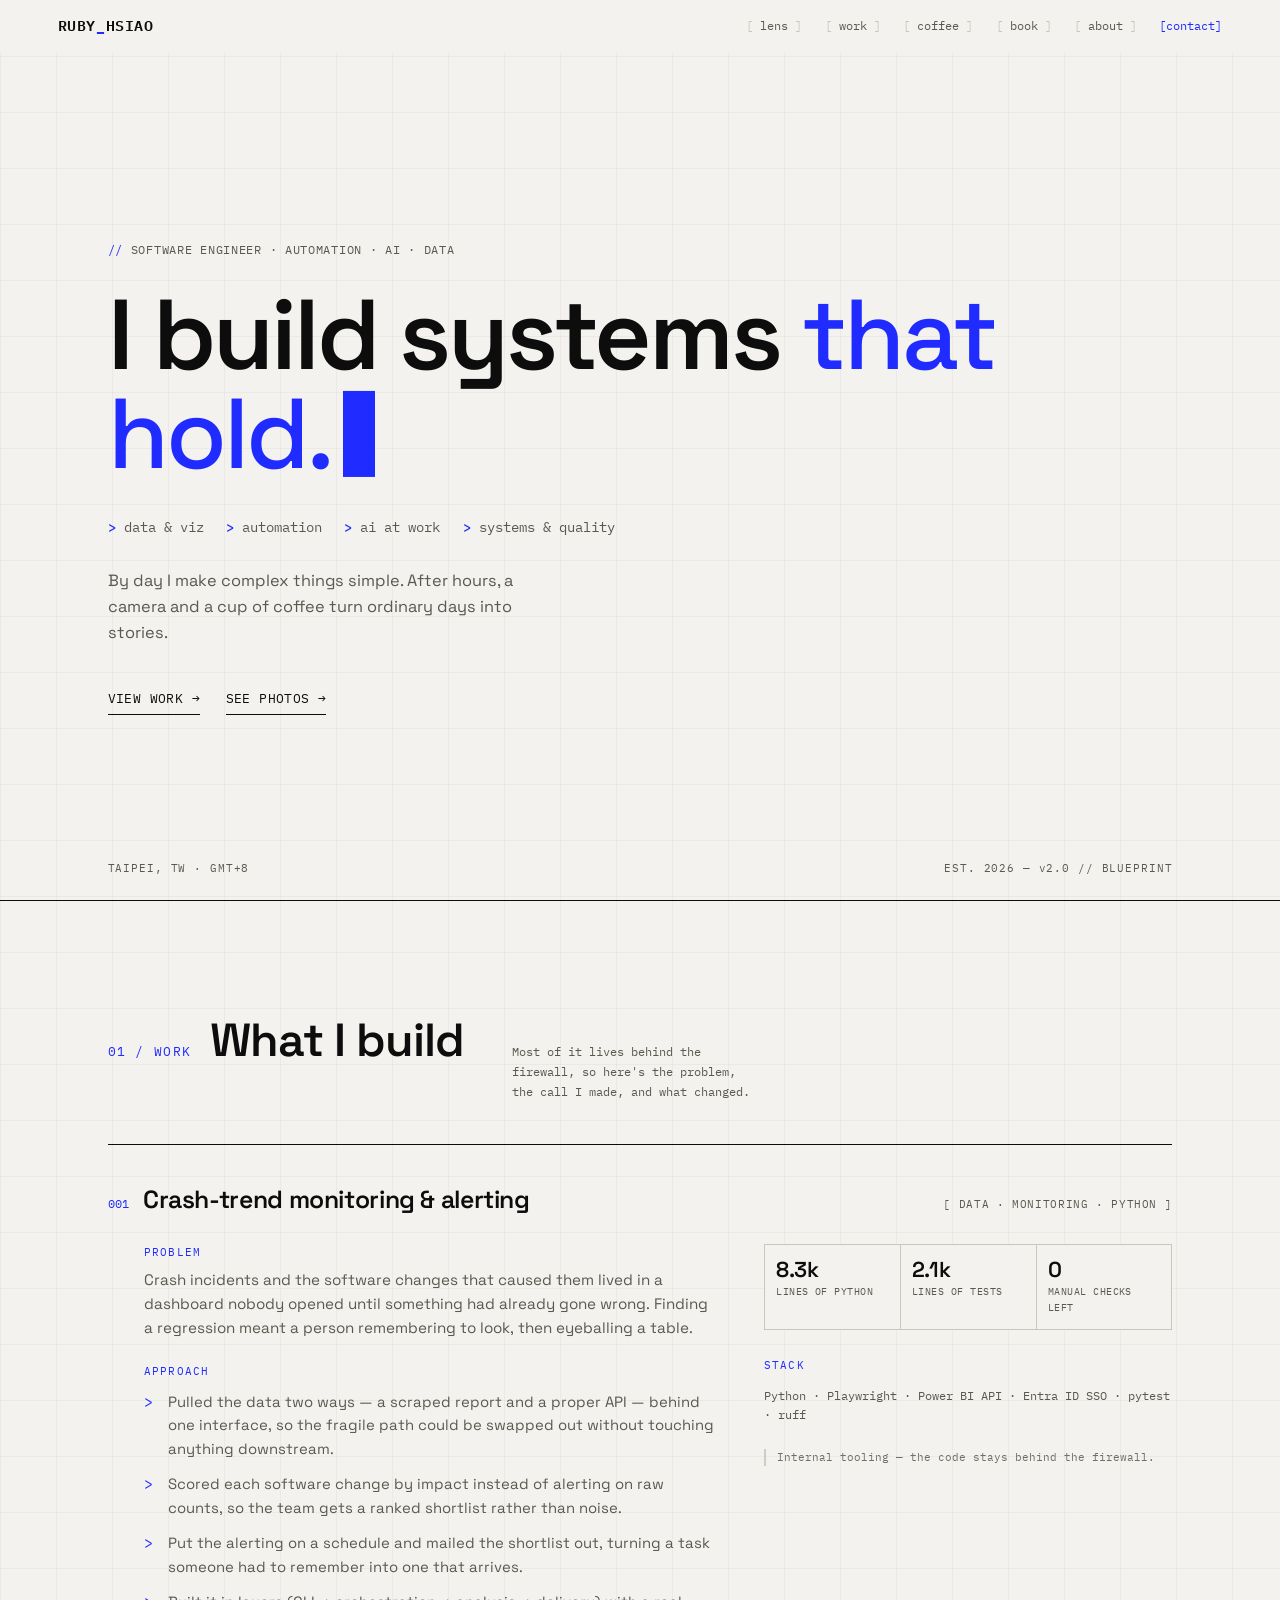
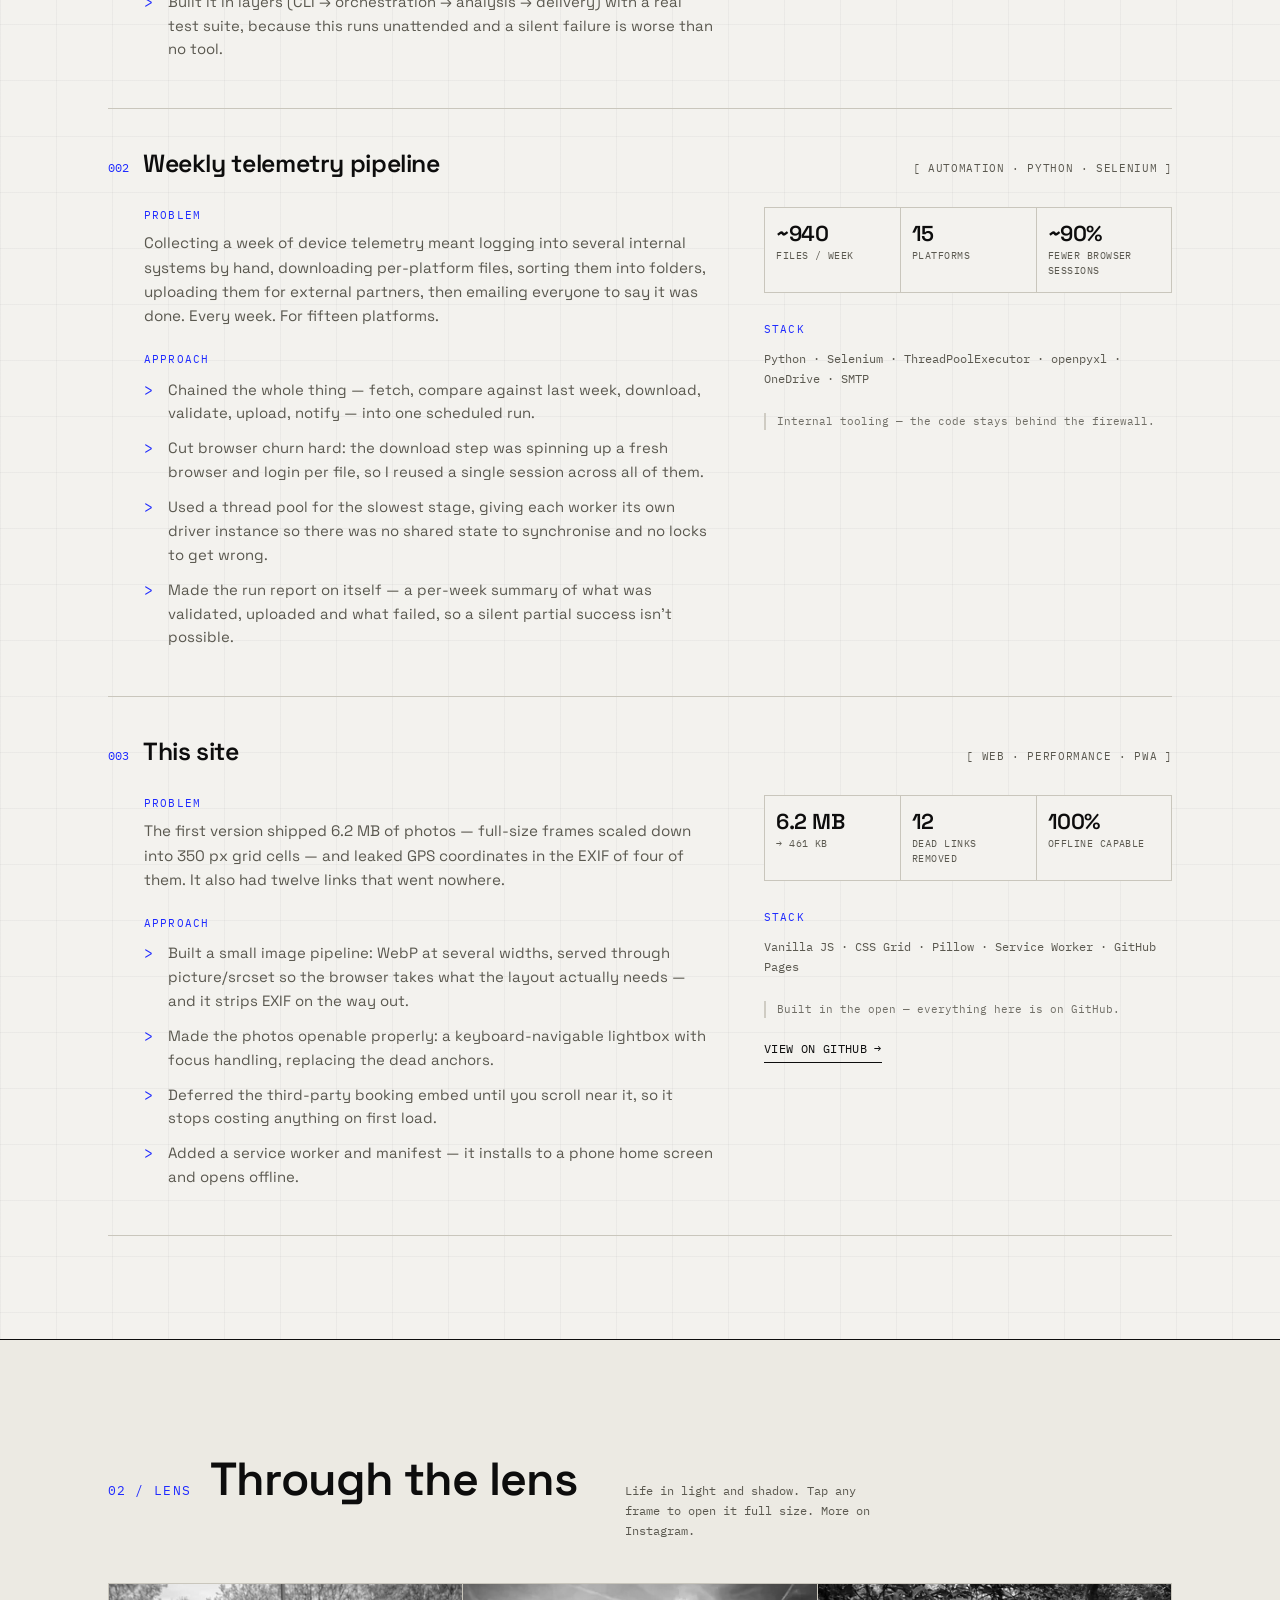
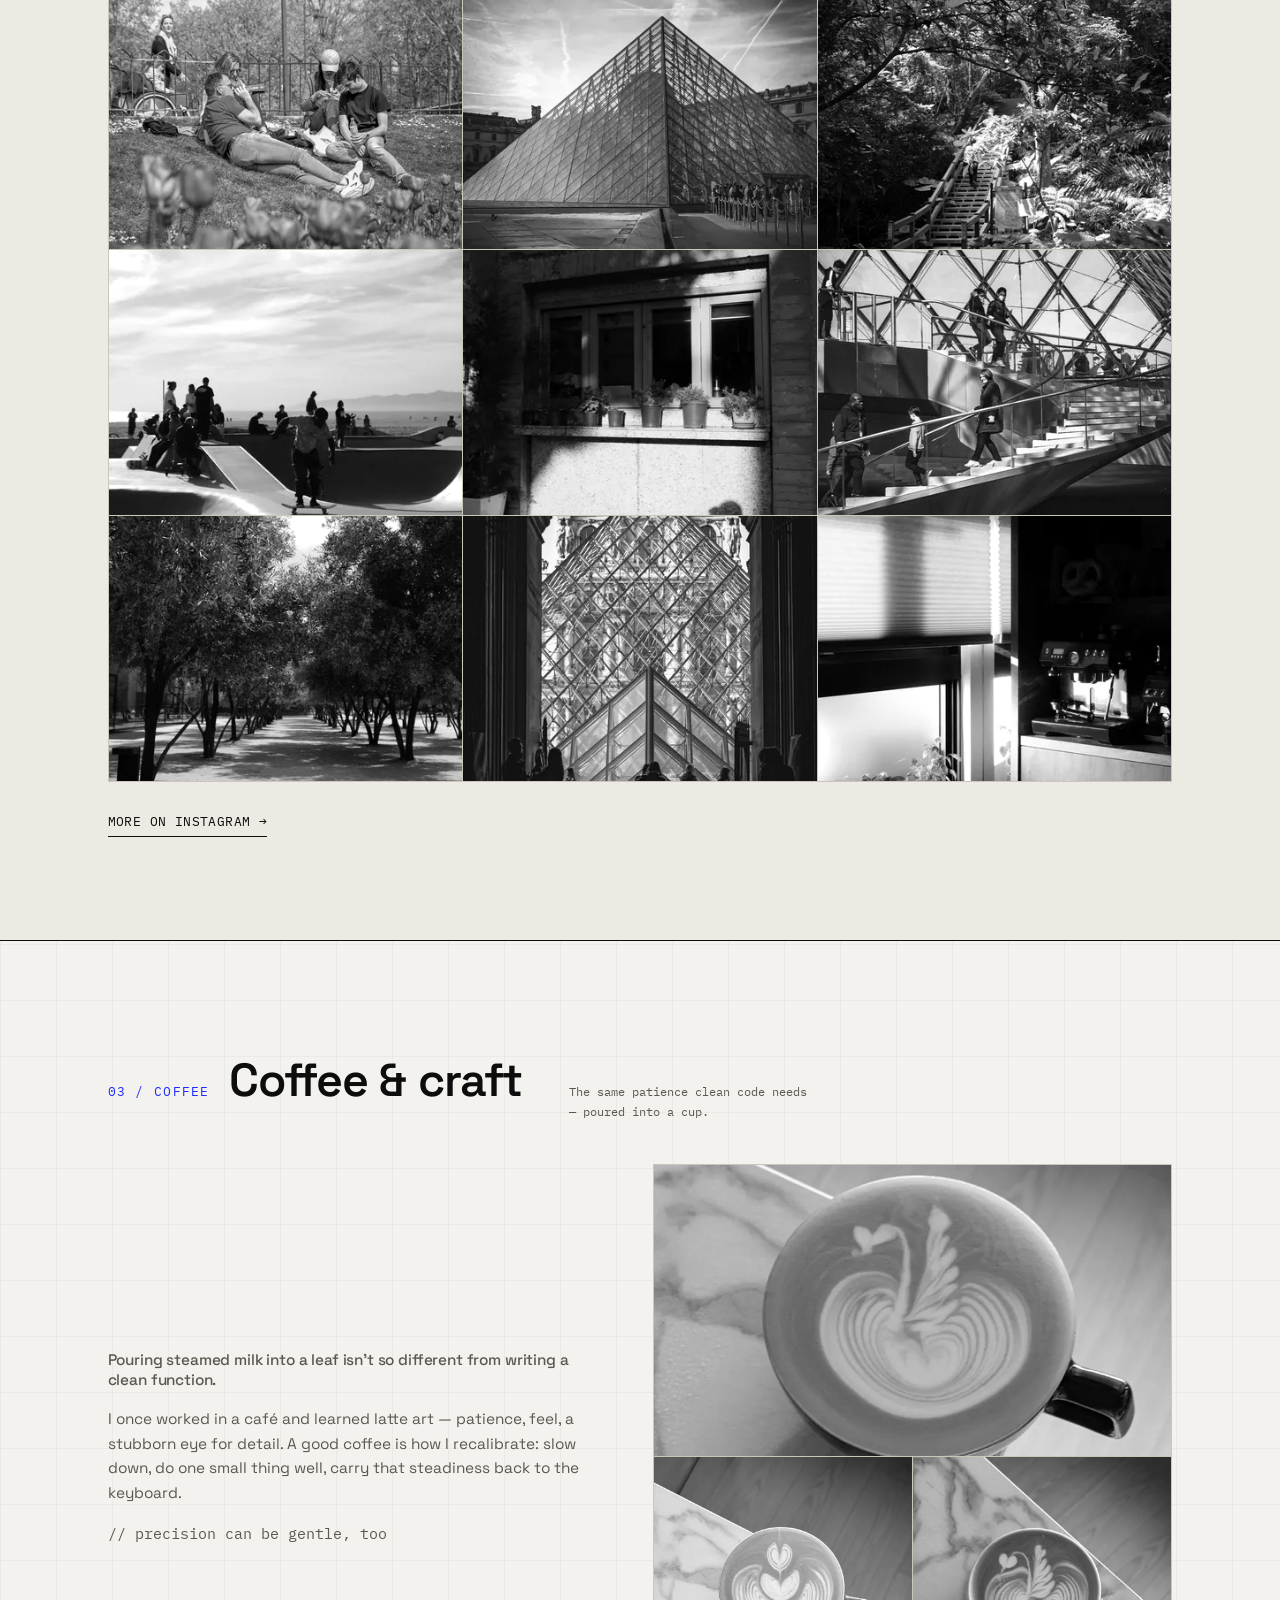
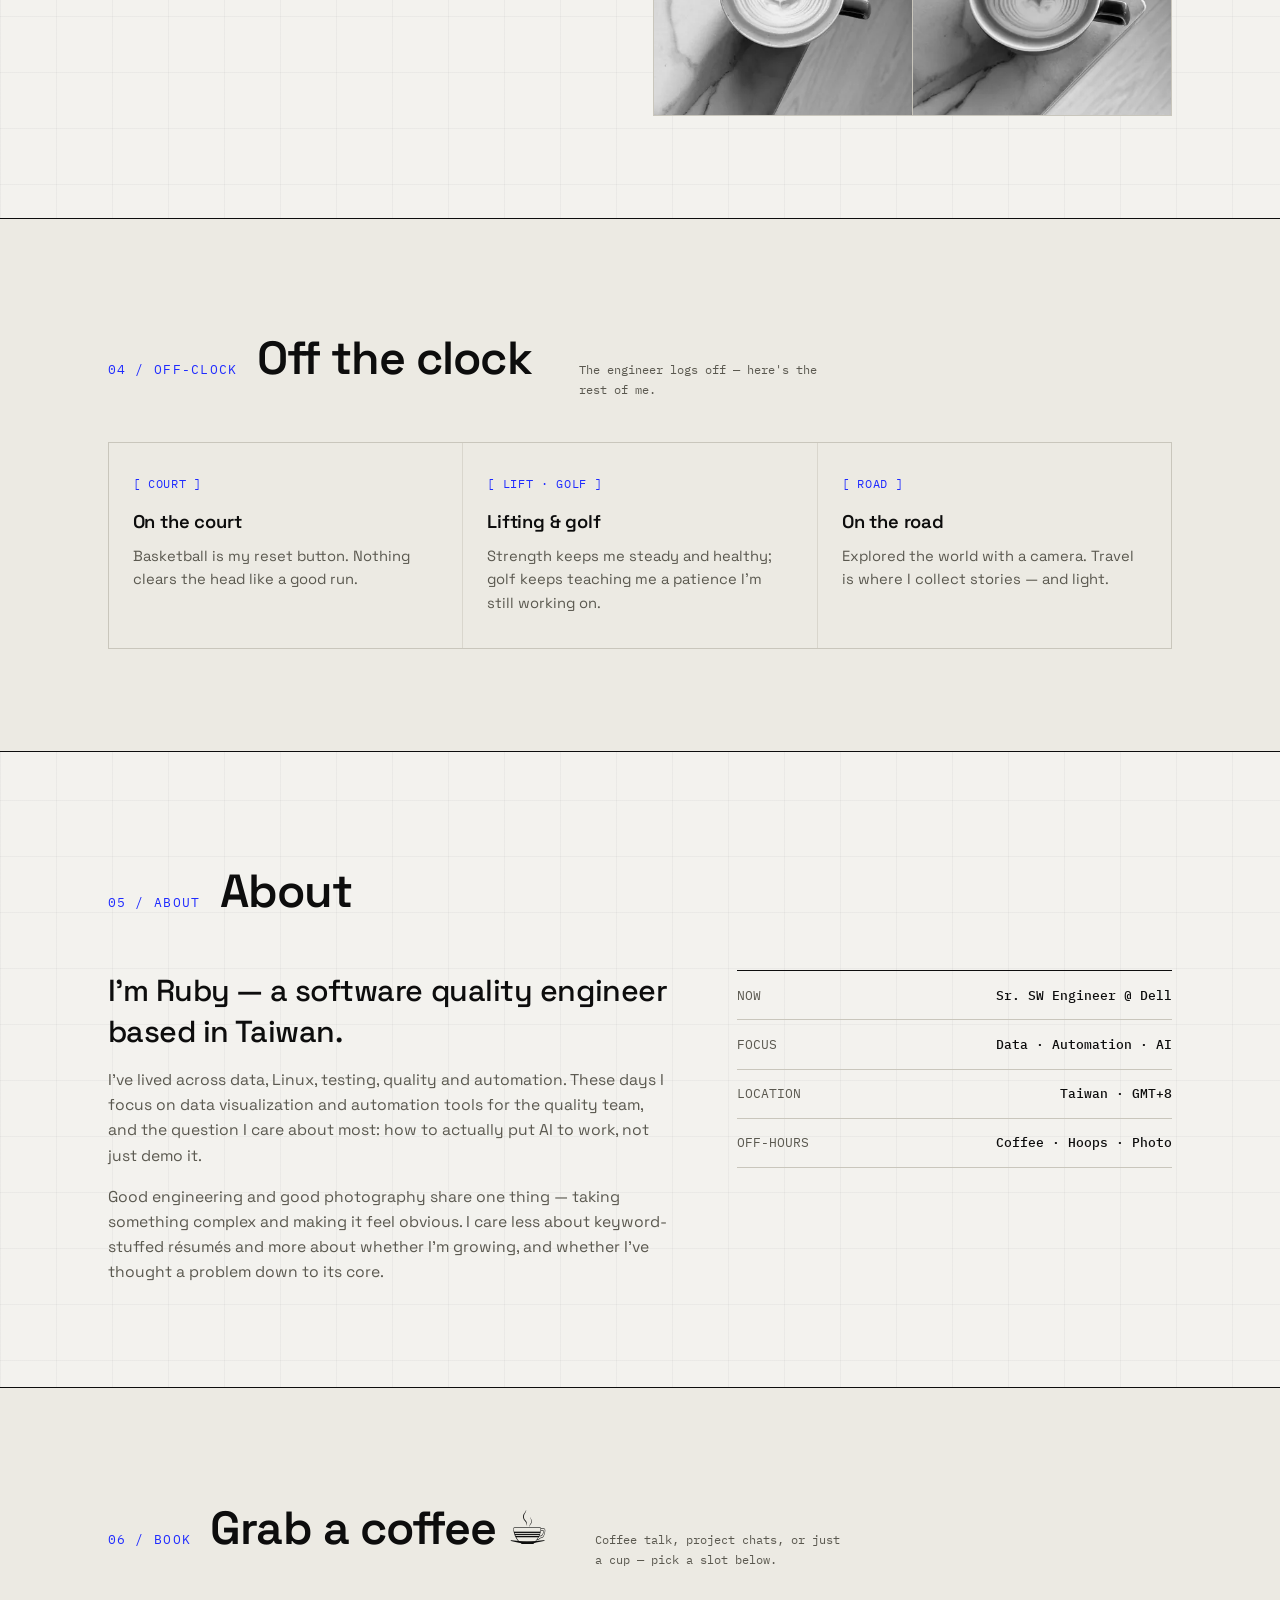
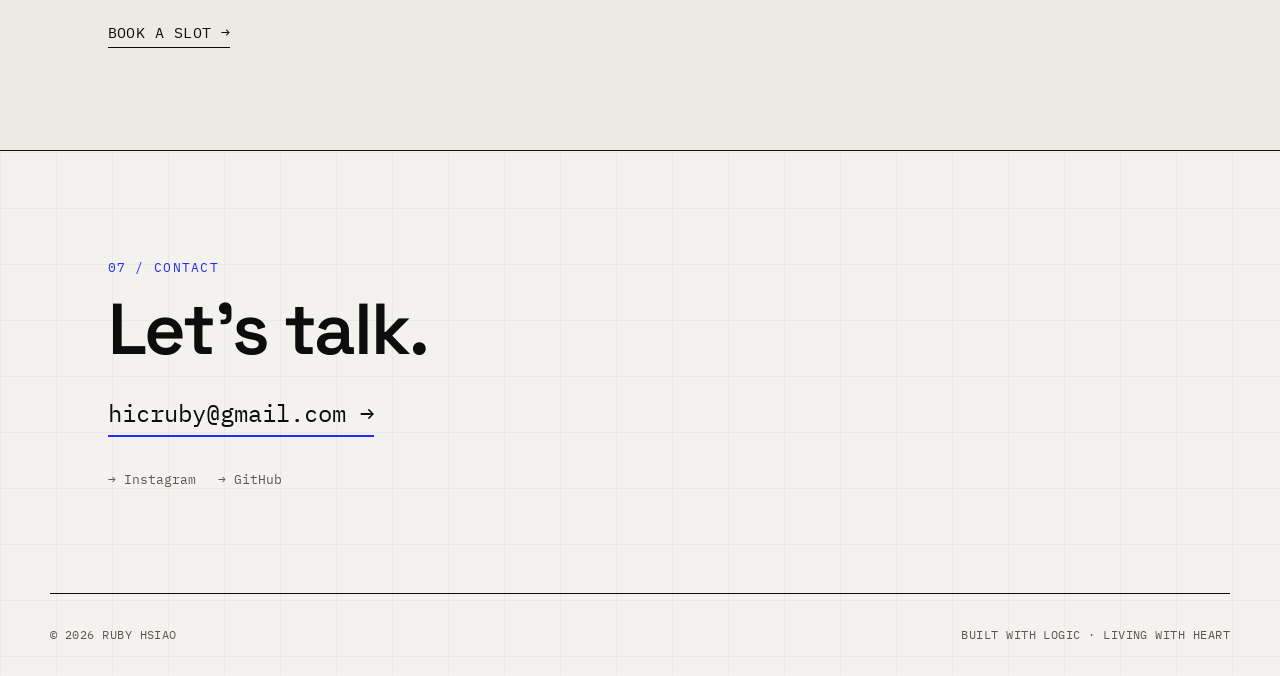
==== commit ab807034: "updated some personal preference contexts" ====
--- a/index.html
+++ b/index.html
@@ -50,7 +50,7 @@
   "jobTitle": "Senior Software Engineer",
   "description": "Software engineer working in data, automation and AI. And a camera after hours.",
   "address": { "@type": "PostalAddress", "addressCountry": "TW", "addressLocality": "Taipei" },
-  "knowsAbout": ["Data Visualization", "Automation", "Software Quality Engineering", "Linux", "Python", "Power BI", "AI Workflows", "Photography"],
+  "knowsAbout": ["Data Visualization", "Automation", "Quality Engineering", "AI Workflows", "Photography"],
   "sameAs": ["https://github.com/hicruby", "https://www.instagram.com/hifotogram/"]
 }
 </script>
@@ -72,7 +72,7 @@
 <main id="top">
   <!-- HERO -->
   <section class="hero wrap">
-    <p class="hero__eyebrow mono"><span class="tick">//</span> SOFTWARE ENGINEER · DATA · AUTOMATION · AI</p>
+    <p class="hero__eyebrow mono"><span class="tick">//</span> SOFTWARE ENGINEER · AUTOMATION · AI · DATA</p>
     <h1 class="hero__title">I build systems <span class="slash">that hold.</span><span class="cursor"></span></h1>
     <div class="hero__spec">
       <span><b>&gt;</b> data &amp; viz</span>
@@ -151,8 +151,8 @@
       </div>
       <div class="cards reveal">
         <div class="cardx"><span class="cardx__k">[ COURT ]</span><h3 class="cardx__t">On the court</h3><p class="cardx__d">Basketball is my reset button. Nothing clears the head like a good run.</p></div>
-        <div class="cardx"><span class="cardx__k">[ LIFT · GOLF ]</span><h3 class="cardx__t">Lifting &amp; golf</h3><p class="cardx__d">Strength keeps me steady; golf keeps teaching me a patience I'm still working on.</p></div>
-        <div class="cardx"><span class="cardx__k">[ ROAD ]</span><h3 class="cardx__t">On the road</h3><p class="cardx__d">Wandered much of Europe with a camera. Travel is where I collect stories — and light.</p></div>
+        <div class="cardx"><span class="cardx__k">[ LIFT · GOLF ]</span><h3 class="cardx__t">Lifting &amp; golf</h3><p class="cardx__d">Strength keeps me steady and healthy; golf keeps teaching me a patience I'm still working on.</p></div>
+        <div class="cardx"><span class="cardx__k">[ ROAD ]</span><h3 class="cardx__t">On the road</h3><p class="cardx__d">Explored the world with a camera. Travel is where I collect stories — and light.</p></div>
       </div>
     </div>
   </section>
@@ -216,7 +216,7 @@
 
 <footer class="footer wrap rule">
   <span>© <span id="year"></span> RUBY HSIAO</span>
-  <span>BUILT WITH CARE · <span lang="zh-Hant">工程的精準，生活的溫度</span></span>
+  <span>BUILT WITH LOGIC · <span>LIVING WITH HEART</span></span>
 </footer>
 
 <!-- Data（改這幾個檔就能加內容，不用動版型） -->
